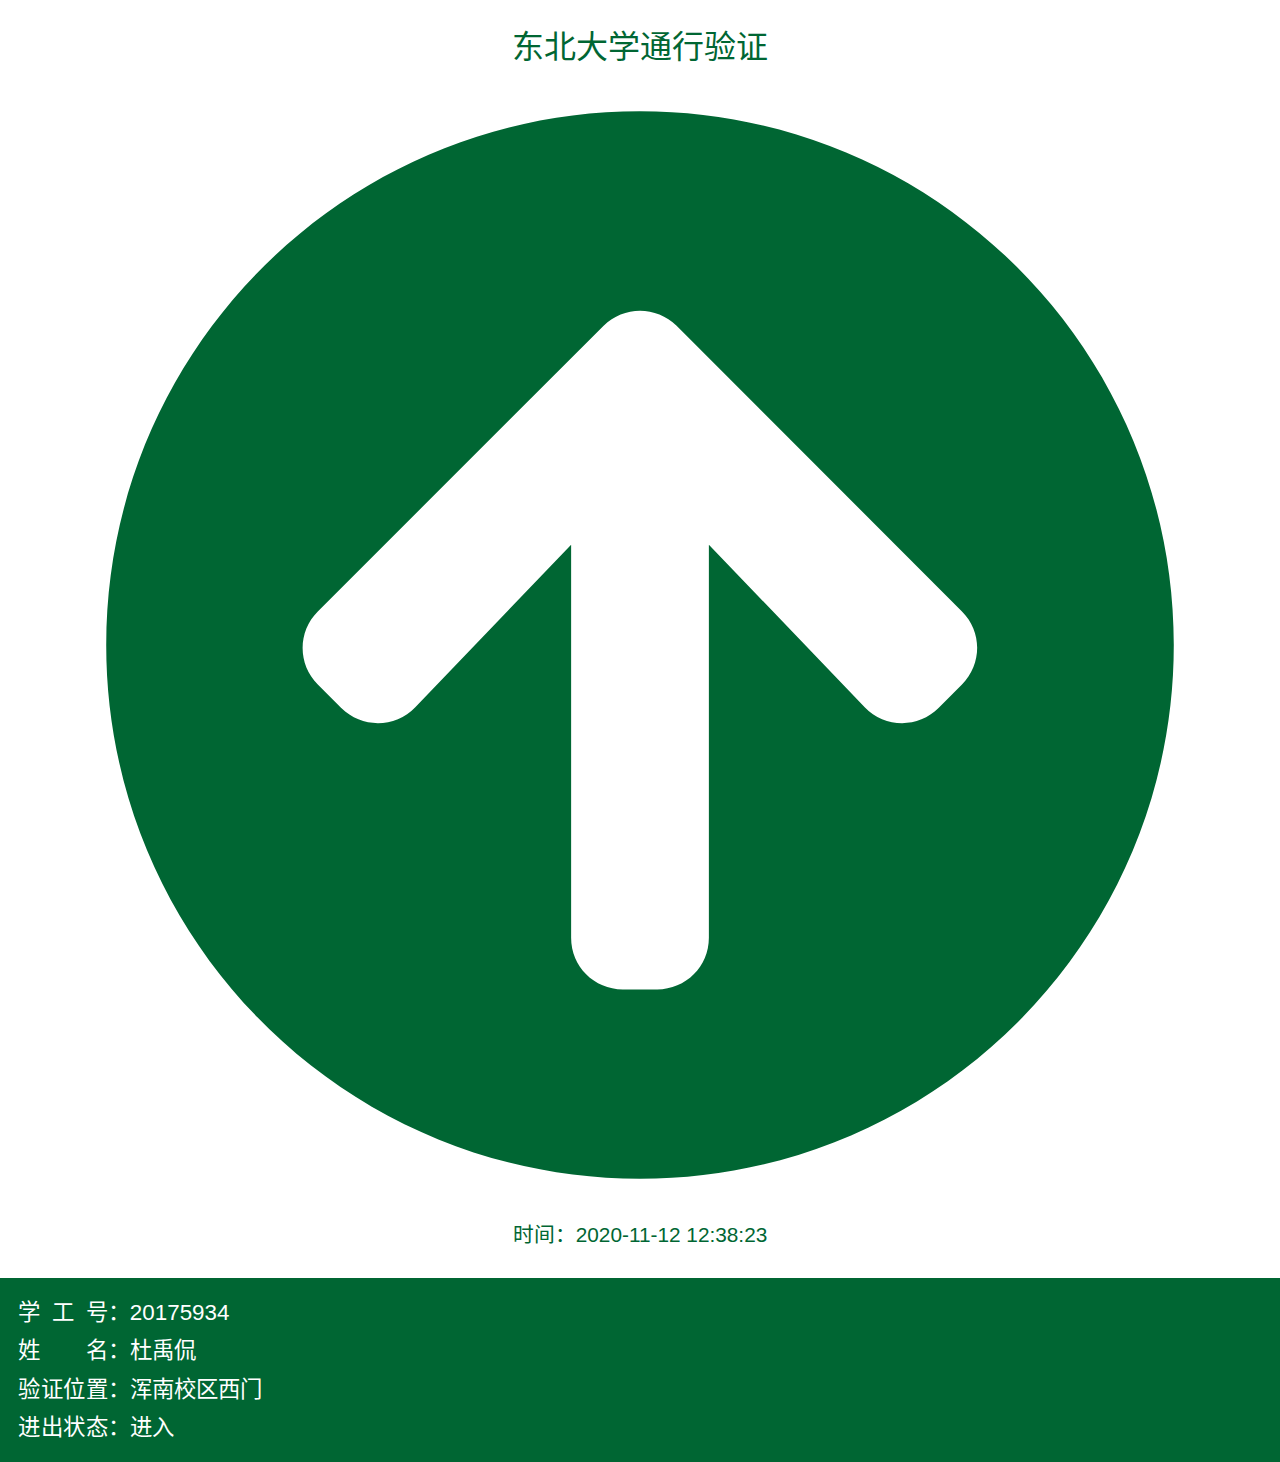
==== neupass.html @ ddfaddd4 "NEU update" ====
<!DOCTYPE html>
<!-- saved from url=(0099)https://e-report.neu.edu.cn/incoming/register2?actual_vehicle=0&entrance_id=79&timestamp=1604403415 -->
<html lang="zh-CN"><div id="translate-button" style="background-color: white; display: none;"><img src="[data-uri]"></div><head><meta http-equiv="Content-Type" content="text/html; charset=UTF-8">
    
    <meta http-equiv="X-UA-Compatible" content="IE=edge,chrome=1">
    <meta name="viewport" content="width=device-width, initial-scale=1">
    <meta name="csrf-token" content="8OZI2ckYRyLGvM7DO9gY2OSLQBNv8jVB5QujS4rV">
    <title>东北大学测温验证平台</title>
    <link href="./main.css" rel="stylesheet">
    <style>
        @-webkit-keyframes pulse {
            50% {
                -webkit-transform: scale3d(1.2, 1.2, 1.2);
                transform: scale3d(1.2, 1.2, 1.2);
            }
        }
        @keyframes  pulse {
            50% {
                -webkit-transform: scale3d(1.2, 1.2, 1.2);
                transform: scale3d(1.2, 1.2, 1.2);
            }
        }
        .list-group {
            padding: 1em;
        }
        .list-group-item {
            font-size: 1.4em;
            padding: 0.1em;
            border: 0px;
        }
    </style>
    <script>
        if(true){
        //获取系统时间
        function showTime() {
            nowtime = new Date();
            year = nowtime.getFullYear();//年
            month = nowtime.getMonth() + 1;//月
            day = nowtime.getDate();//日
            hour = nowtime.getHours();//时
            minutes = nowtime.getMinutes(); //分
            seconds = nowtime.getSeconds(); //秒
            //文字增加空格
            document.getElementById("div_timer").style = "white-space:pre;font-size: 1.3em;";
            //显示时间
            document.getElementById("div_timer").innerText = "时间：2020-" + p(month) + "-" + p(day) + " " + p(hour) + ":" + p(minutes) + ":" + p(seconds);
        }
        setInterval("showTime()", 1000);
        //月日时分秒小于10补0
        function p(s) {
            return s < 10 ? '0' + s : s;
        }
    }
    </script>

</head>
<body>

<div id="app">
    <div class="card border-0 text-center" style="color: #006633">
        <div class="card-body">
            <h2 class="card-title p-2">东北大学通行验证</h2>

            <div class="animated infinite pulse p-2">
                <object data="arrow-circle-up-solid.svg" style="width: 90%;">
                </object>
                <!-- <i class="fas fa-arrow-circle-up" style="font-size: 14em;" >
                </i> -->
            </div>

            <!-- <p class="card-text p-2" style="font-size: 1.3em;">
                时间：2020-11-03 19:38:23
            </p> -->
            <div class="card-text p-2" id="div_timer" style="white-space: pre;font-size: 1.3em;">时间：2020-11-12 12:38:23</div> 
        </div>
    </div>

    <ul class="list-group list-group-flush" style="background-color: #006633">
        <li class="list-group-item bg-transparent text-white d-flex">
            <div style="min-width: 4em; text-align-last: justify;">学工号</div>：<div>20175934</div>
        </li>
        <li class="list-group-item bg-transparent text-white d-flex">
            <div style="min-width: 4em; text-align-last: justify;">姓名</div>：<div>杜禹侃</div>
        </li>
        <li class="list-group-item bg-transparent text-white d-flex">
            <div style="min-width: 4em; text-align-last: justify;">验证位置</div>：<div>浑南校区西门</div>
        </li>
        <li class="list-group-item bg-transparent text-white d-flex">
            <div style="min-width: 4em; text-align-last: justify;">进出状态</div>：<div>进入</div>
        </li>
            </ul>
</div>


</body></html>
---- main.css ----
@charset "utf-8";
body {
	background-color: #fff;
	padding: 0;
	margin: 0;
	font-family:"Microsoft YaHei";
}
 input:-moz-placeholder, textarea:-moz-placeholder {
 color: #fff;
}
 input:-ms-input-placeholder, textarea:-ms-input-placeholder {
 color: #fff;
}
 input::-webkit-input-placeholder, textarea::-webkit-input-placeholder {
 color: #fff;
}
ol, ul, li {
	padding-left: 0em;
	list-style: none
}
h2, h3, h4, ul, li, p {
	padding: 0;
	margin: 0;
}
input {
	outline: none;
}
html {
	padding: 0;
	margin: 0;
}
html, body {
	height: 100%
}
.blue-bg{
	background:url(/blue-bg.png) no-repeat left top;
	background-size:100% auto;
}
.orange-bg{
	background:url(/orange-bg.png) no-repeat left top;
	background-size:100% auto;
}
.top-header{
	line-height:44px;
	height:44px;
	font-size:1.3rem;
	color:#fff;
	text-align:center;
	width:100%;
}
.banner{
	width:100%;
	text-align:center;
	margin:40px 0;
}
.banner img{
	width:88%;
	height:auto;

}
.content-box{
	width:90%;
	height:480px;
	border-radius:10px;
	box-shadow:0 0 8px rgba(0, 0, 0, 0.4);
	background:#fff;
	margin:0 auto;
	position:relative;
}
.top-title{
	width:90%;
	margin:0 auto;
	line-height:48px;
}
.top-title h3{
	font-size:1.3rem;
	color:#333;
	width:70%;
	float:left;
	font-weight:normal;
}
.link-btn{
	width:30%;
	float:right;
	text-align:right;
	color:#028aff;
	text-decoration:none;
	font-size:1.1rem;
}
.time{
	width:90%;
	margin:0 auto;
	margin-top: 15px;
	text-align:center;
	line-height:24px;
	font-size:0.9rem;
	color:#999;
}
.time2{
	/*width:90%;*/
	margin:5px;
	text-align:center;
	line-height:24px;
	font-size:1.3rem;
	color:black;
	/*font-weight: bold;*/
}
.qr{
	width:180px;
	height: 180px;
	/* margin:15px auto; */
	text-align: center;
	margin:0 auto;
}
.qr img{
	width:100%;
	height:auto;
}
.tip{
	width:100%;
	text-align:center;
	line-height:24px;
	font-size:1rem;
	color:#666;
}
.bottom-tip{
	width:80%;
	margin:30px auto;
}
.bottom-tip h3{
	float:left;
	font-size:1rem;
	color:#999;
	font-weight:normal;
	width:70%;
}
.orange{
	color:#f75908;
}
.hz{
	margin-top: 10px;
	margin-bottom: 10px;
	width:100%;
	text-align:center;
	line-height:24px;
	font-size:1rem;
	color:#666;
}
.bgr-blue{
	background: #028aff;
	font-size: 18px;
	border-radius: 20%;
	padding: 3px;
	color: white;
}
.bgr-oranige{
	background: #EB6E18;
	font-size: 18px;
	border-radius: 20%;
	padding: 3px;
	color: white;
}


/*!
 * animate.css -https://daneden.github.io/animate.css/
 * Version - 3.7.2
 * Licensed under the MIT license - http://opensource.org/licenses/MIT
 *
 * Copyright (c) 2019 Daniel Eden
 */@-webkit-keyframes bounce{0%,20%,53%,80%,to{-webkit-animation-timing-function:cubic-bezier(.215,.61,.355,1);animation-timing-function:cubic-bezier(.215,.61,.355,1);transform:translateZ(0)}40%,43%{-webkit-animation-timing-function:cubic-bezier(.755,.05,.855,.06);animation-timing-function:cubic-bezier(.755,.05,.855,.06);transform:translate3d(0,-30px,0)}70%{-webkit-animation-timing-function:cubic-bezier(.755,.05,.855,.06);animation-timing-function:cubic-bezier(.755,.05,.855,.06);transform:translate3d(0,-15px,0)}90%{transform:translate3d(0,-4px,0)}}@keyframes bounce{0%,20%,53%,80%,to{-webkit-animation-timing-function:cubic-bezier(.215,.61,.355,1);animation-timing-function:cubic-bezier(.215,.61,.355,1);transform:translateZ(0)}40%,43%{-webkit-animation-timing-function:cubic-bezier(.755,.05,.855,.06);animation-timing-function:cubic-bezier(.755,.05,.855,.06);transform:translate3d(0,-30px,0)}70%{-webkit-animation-timing-function:cubic-bezier(.755,.05,.855,.06);animation-timing-function:cubic-bezier(.755,.05,.855,.06);transform:translate3d(0,-15px,0)}90%{transform:translate3d(0,-4px,0)}}.bounce{-webkit-animation-name:bounce;animation-name:bounce;transform-origin:center bottom}@-webkit-keyframes flash{0%,50%,to{opacity:1}25%,75%{opacity:0}}@keyframes flash{0%,50%,to{opacity:1}25%,75%{opacity:0}}.flash{-webkit-animation-name:flash;animation-name:flash}@-webkit-keyframes pulse{0%{transform:scaleX(1)}50%{transform:scale3d(1.05,1.05,1.05)}to{transform:scaleX(1)}}@keyframes pulse{0%{transform:scaleX(1)}50%{transform:scale3d(1.05,1.05,1.05)}to{transform:scaleX(1)}}.pulse{-webkit-animation-name:pulse;animation-name:pulse}@-webkit-keyframes rubberBand{0%{transform:scaleX(1)}30%{transform:scale3d(1.25,.75,1)}40%{transform:scale3d(.75,1.25,1)}50%{transform:scale3d(1.15,.85,1)}65%{transform:scale3d(.95,1.05,1)}75%{transform:scale3d(1.05,.95,1)}to{transform:scaleX(1)}}@keyframes rubberBand{0%{transform:scaleX(1)}30%{transform:scale3d(1.25,.75,1)}40%{transform:scale3d(.75,1.25,1)}50%{transform:scale3d(1.15,.85,1)}65%{transform:scale3d(.95,1.05,1)}75%{transform:scale3d(1.05,.95,1)}to{transform:scaleX(1)}}.rubberBand{-webkit-animation-name:rubberBand;animation-name:rubberBand}@-webkit-keyframes shake{0%,to{transform:translateZ(0)}10%,30%,50%,70%,90%{transform:translate3d(-10px,0,0)}20%,40%,60%,80%{transform:translate3d(10px,0,0)}}@keyframes shake{0%,to{transform:translateZ(0)}10%,30%,50%,70%,90%{transform:translate3d(-10px,0,0)}20%,40%,60%,80%{transform:translate3d(10px,0,0)}}.shake{-webkit-animation-name:shake;animation-name:shake}@-webkit-keyframes headShake{0%{transform:translateX(0)}6.5%{transform:translateX(-6px) rotateY(-9deg)}18.5%{transform:translateX(5px) rotateY(7deg)}31.5%{transform:translateX(-3px) rotateY(-5deg)}43.5%{transform:translateX(2px) rotateY(3deg)}50%{transform:translateX(0)}}@keyframes headShake{0%{transform:translateX(0)}6.5%{transform:translateX(-6px) rotateY(-9deg)}18.5%{transform:translateX(5px) rotateY(7deg)}31.5%{transform:translateX(-3px) rotateY(-5deg)}43.5%{transform:translateX(2px) rotateY(3deg)}50%{transform:translateX(0)}}.headShake{-webkit-animation-timing-function:ease-in-out;animation-timing-function:ease-in-out;-webkit-animation-name:headShake;animation-name:headShake}@-webkit-keyframes swing{20%{transform:rotate(15deg)}40%{transform:rotate(-10deg)}60%{transform:rotate(5deg)}80%{transform:rotate(-5deg)}to{transform:rotate(0deg)}}@keyframes swing{20%{transform:rotate(15deg)}40%{transform:rotate(-10deg)}60%{transform:rotate(5deg)}80%{transform:rotate(-5deg)}to{transform:rotate(0deg)}}.swing{transform-origin:top center;-webkit-animation-name:swing;animation-name:swing}@-webkit-keyframes tada{0%{transform:scaleX(1)}10%,20%{transform:scale3d(.9,.9,.9) rotate(-3deg)}30%,50%,70%,90%{transform:scale3d(1.1,1.1,1.1) rotate(3deg)}40%,60%,80%{transform:scale3d(1.1,1.1,1.1) rotate(-3deg)}to{transform:scaleX(1)}}@keyframes tada{0%{transform:scaleX(1)}10%,20%{transform:scale3d(.9,.9,.9) rotate(-3deg)}30%,50%,70%,90%{transform:scale3d(1.1,1.1,1.1) rotate(3deg)}40%,60%,80%{transform:scale3d(1.1,1.1,1.1) rotate(-3deg)}to{transform:scaleX(1)}}.tada{-webkit-animation-name:tada;animation-name:tada}@-webkit-keyframes wobble{0%{transform:translateZ(0)}15%{transform:translate3d(-25%,0,0) rotate(-5deg)}30%{transform:translate3d(20%,0,0) rotate(3deg)}45%{transform:translate3d(-15%,0,0) rotate(-3deg)}60%{transform:translate3d(10%,0,0) rotate(2deg)}75%{transform:translate3d(-5%,0,0) rotate(-1deg)}to{transform:translateZ(0)}}@keyframes wobble{0%{transform:translateZ(0)}15%{transform:translate3d(-25%,0,0) rotate(-5deg)}30%{transform:translate3d(20%,0,0) rotate(3deg)}45%{transform:translate3d(-15%,0,0) rotate(-3deg)}60%{transform:translate3d(10%,0,0) rotate(2deg)}75%{transform:translate3d(-5%,0,0) rotate(-1deg)}to{transform:translateZ(0)}}.wobble{-webkit-animation-name:wobble;animation-name:wobble}@-webkit-keyframes jello{0%,11.1%,to{transform:translateZ(0)}22.2%{transform:skewX(-12.5deg) skewY(-12.5deg)}33.3%{transform:skewX(6.25deg) skewY(6.25deg)}44.4%{transform:skewX(-3.125deg) skewY(-3.125deg)}55.5%{transform:skewX(1.5625deg) skewY(1.5625deg)}66.6%{transform:skewX(-.78125deg) skewY(-.78125deg)}77.7%{transform:skewX(.390625deg) skewY(.390625deg)}88.8%{transform:skewX(-.1953125deg) skewY(-.1953125deg)}}@keyframes jello{0%,11.1%,to{transform:translateZ(0)}22.2%{transform:skewX(-12.5deg) skewY(-12.5deg)}33.3%{transform:skewX(6.25deg) skewY(6.25deg)}44.4%{transform:skewX(-3.125deg) skewY(-3.125deg)}55.5%{transform:skewX(1.5625deg) skewY(1.5625deg)}66.6%{transform:skewX(-.78125deg) skewY(-.78125deg)}77.7%{transform:skewX(.390625deg) skewY(.390625deg)}88.8%{transform:skewX(-.1953125deg) skewY(-.1953125deg)}}.jello{-webkit-animation-name:jello;animation-name:jello;transform-origin:center}@-webkit-keyframes heartBeat{0%{transform:scale(1)}14%{transform:scale(1.3)}28%{transform:scale(1)}42%{transform:scale(1.3)}70%{transform:scale(1)}}@keyframes heartBeat{0%{transform:scale(1)}14%{transform:scale(1.3)}28%{transform:scale(1)}42%{transform:scale(1.3)}70%{transform:scale(1)}}.heartBeat{-webkit-animation-name:heartBeat;animation-name:heartBeat;-webkit-animation-duration:1.3s;animation-duration:1.3s;-webkit-animation-timing-function:ease-in-out;animation-timing-function:ease-in-out}@-webkit-keyframes bounceIn{0%,20%,40%,60%,80%,to{-webkit-animation-timing-function:cubic-bezier(.215,.61,.355,1);animation-timing-function:cubic-bezier(.215,.61,.355,1)}0%{opacity:0;transform:scale3d(.3,.3,.3)}20%{transform:scale3d(1.1,1.1,1.1)}40%{transform:scale3d(.9,.9,.9)}60%{opacity:1;transform:scale3d(1.03,1.03,1.03)}80%{transform:scale3d(.97,.97,.97)}to{opacity:1;transform:scaleX(1)}}@keyframes bounceIn{0%,20%,40%,60%,80%,to{-webkit-animation-timing-function:cubic-bezier(.215,.61,.355,1);animation-timing-function:cubic-bezier(.215,.61,.355,1)}0%{opacity:0;transform:scale3d(.3,.3,.3)}20%{transform:scale3d(1.1,1.1,1.1)}40%{transform:scale3d(.9,.9,.9)}60%{opacity:1;transform:scale3d(1.03,1.03,1.03)}80%{transform:scale3d(.97,.97,.97)}to{opacity:1;transform:scaleX(1)}}.bounceIn{-webkit-animation-duration:.75s;animation-duration:.75s;-webkit-animation-name:bounceIn;animation-name:bounceIn}@-webkit-keyframes bounceInDown{0%,60%,75%,90%,to{-webkit-animation-timing-function:cubic-bezier(.215,.61,.355,1);animation-timing-function:cubic-bezier(.215,.61,.355,1)}0%{opacity:0;transform:translate3d(0,-3000px,0)}60%{opacity:1;transform:translate3d(0,25px,0)}75%{transform:translate3d(0,-10px,0)}90%{transform:translate3d(0,5px,0)}to{transform:translateZ(0)}}@keyframes bounceInDown{0%,60%,75%,90%,to{-webkit-animation-timing-function:cubic-bezier(.215,.61,.355,1);animation-timing-function:cubic-bezier(.215,.61,.355,1)}0%{opacity:0;transform:translate3d(0,-3000px,0)}60%{opacity:1;transform:translate3d(0,25px,0)}75%{transform:translate3d(0,-10px,0)}90%{transform:translate3d(0,5px,0)}to{transform:translateZ(0)}}.bounceInDown{-webkit-animation-name:bounceInDown;animation-name:bounceInDown}@-webkit-keyframes bounceInLeft{0%,60%,75%,90%,to{-webkit-animation-timing-function:cubic-bezier(.215,.61,.355,1);animation-timing-function:cubic-bezier(.215,.61,.355,1)}0%{opacity:0;transform:translate3d(-3000px,0,0)}60%{opacity:1;transform:translate3d(25px,0,0)}75%{transform:translate3d(-10px,0,0)}90%{transform:translate3d(5px,0,0)}to{transform:translateZ(0)}}@keyframes bounceInLeft{0%,60%,75%,90%,to{-webkit-animation-timing-function:cubic-bezier(.215,.61,.355,1);animation-timing-function:cubic-bezier(.215,.61,.355,1)}0%{opacity:0;transform:translate3d(-3000px,0,0)}60%{opacity:1;transform:translate3d(25px,0,0)}75%{transform:translate3d(-10px,0,0)}90%{transform:translate3d(5px,0,0)}to{transform:translateZ(0)}}.bounceInLeft{-webkit-animation-name:bounceInLeft;animation-name:bounceInLeft}@-webkit-keyframes bounceInRight{0%,60%,75%,90%,to{-webkit-animation-timing-function:cubic-bezier(.215,.61,.355,1);animation-timing-function:cubic-bezier(.215,.61,.355,1)}0%{opacity:0;transform:translate3d(3000px,0,0)}60%{opacity:1;transform:translate3d(-25px,0,0)}75%{transform:translate3d(10px,0,0)}90%{transform:translate3d(-5px,0,0)}to{transform:translateZ(0)}}@keyframes bounceInRight{0%,60%,75%,90%,to{-webkit-animation-timing-function:cubic-bezier(.215,.61,.355,1);animation-timing-function:cubic-bezier(.215,.61,.355,1)}0%{opacity:0;transform:translate3d(3000px,0,0)}60%{opacity:1;transform:translate3d(-25px,0,0)}75%{transform:translate3d(10px,0,0)}90%{transform:translate3d(-5px,0,0)}to{transform:translateZ(0)}}.bounceInRight{-webkit-animation-name:bounceInRight;animation-name:bounceInRight}@-webkit-keyframes bounceInUp{0%,60%,75%,90%,to{-webkit-animation-timing-function:cubic-bezier(.215,.61,.355,1);animation-timing-function:cubic-bezier(.215,.61,.355,1)}0%{opacity:0;transform:translate3d(0,3000px,0)}60%{opacity:1;transform:translate3d(0,-20px,0)}75%{transform:translate3d(0,10px,0)}90%{transform:translate3d(0,-5px,0)}to{transform:translateZ(0)}}@keyframes bounceInUp{0%,60%,75%,90%,to{-webkit-animation-timing-function:cubic-bezier(.215,.61,.355,1);animation-timing-function:cubic-bezier(.215,.61,.355,1)}0%{opacity:0;transform:translate3d(0,3000px,0)}60%{opacity:1;transform:translate3d(0,-20px,0)}75%{transform:translate3d(0,10px,0)}90%{transform:translate3d(0,-5px,0)}to{transform:translateZ(0)}}.bounceInUp{-webkit-animation-name:bounceInUp;animation-name:bounceInUp}@-webkit-keyframes bounceOut{20%{transform:scale3d(.9,.9,.9)}50%,55%{opacity:1;transform:scale3d(1.1,1.1,1.1)}to{opacity:0;transform:scale3d(.3,.3,.3)}}@keyframes bounceOut{20%{transform:scale3d(.9,.9,.9)}50%,55%{opacity:1;transform:scale3d(1.1,1.1,1.1)}to{opacity:0;transform:scale3d(.3,.3,.3)}}.bounceOut{-webkit-animation-duration:.75s;animation-duration:.75s;-webkit-animation-name:bounceOut;animation-name:bounceOut}@-webkit-keyframes bounceOutDown{20%{transform:translate3d(0,10px,0)}40%,45%{opacity:1;transform:translate3d(0,-20px,0)}to{opacity:0;transform:translate3d(0,2000px,0)}}@keyframes bounceOutDown{20%{transform:translate3d(0,10px,0)}40%,45%{opacity:1;transform:translate3d(0,-20px,0)}to{opacity:0;transform:translate3d(0,2000px,0)}}.bounceOutDown{-webkit-animation-name:bounceOutDown;animation-name:bounceOutDown}@-webkit-keyframes bounceOutLeft{20%{opacity:1;transform:translate3d(20px,0,0)}to{opacity:0;transform:translate3d(-2000px,0,0)}}@keyframes bounceOutLeft{20%{opacity:1;transform:translate3d(20px,0,0)}to{opacity:0;transform:translate3d(-2000px,0,0)}}.bounceOutLeft{-webkit-animation-name:bounceOutLeft;animation-name:bounceOutLeft}@-webkit-keyframes bounceOutRight{20%{opacity:1;transform:translate3d(-20px,0,0)}to{opacity:0;transform:translate3d(2000px,0,0)}}@keyframes bounceOutRight{20%{opacity:1;transform:translate3d(-20px,0,0)}to{opacity:0;transform:translate3d(2000px,0,0)}}.bounceOutRight{-webkit-animation-name:bounceOutRight;animation-name:bounceOutRight}@-webkit-keyframes bounceOutUp{20%{transform:translate3d(0,-10px,0)}40%,45%{opacity:1;transform:translate3d(0,20px,0)}to{opacity:0;transform:translate3d(0,-2000px,0)}}@keyframes bounceOutUp{20%{transform:translate3d(0,-10px,0)}40%,45%{opacity:1;transform:translate3d(0,20px,0)}to{opacity:0;transform:translate3d(0,-2000px,0)}}.bounceOutUp{-webkit-animation-name:bounceOutUp;animation-name:bounceOutUp}@-webkit-keyframes fadeIn{0%{opacity:0}to{opacity:1}}@keyframes fadeIn{0%{opacity:0}to{opacity:1}}.fadeIn{-webkit-animation-name:fadeIn;animation-name:fadeIn}@-webkit-keyframes fadeInDown{0%{opacity:0;transform:translate3d(0,-100%,0)}to{opacity:1;transform:translateZ(0)}}@keyframes fadeInDown{0%{opacity:0;transform:translate3d(0,-100%,0)}to{opacity:1;transform:translateZ(0)}}.fadeInDown{-webkit-animation-name:fadeInDown;animation-name:fadeInDown}@-webkit-keyframes fadeInDownBig{0%{opacity:0;transform:translate3d(0,-2000px,0)}to{opacity:1;transform:translateZ(0)}}@keyframes fadeInDownBig{0%{opacity:0;transform:translate3d(0,-2000px,0)}to{opacity:1;transform:translateZ(0)}}.fadeInDownBig{-webkit-animation-name:fadeInDownBig;animation-name:fadeInDownBig}@-webkit-keyframes fadeInLeft{0%{opacity:0;transform:translate3d(-100%,0,0)}to{opacity:1;transform:translateZ(0)}}@keyframes fadeInLeft{0%{opacity:0;transform:translate3d(-100%,0,0)}to{opacity:1;transform:translateZ(0)}}.fadeInLeft{-webkit-animation-name:fadeInLeft;animation-name:fadeInLeft}@-webkit-keyframes fadeInLeftBig{0%{opacity:0;transform:translate3d(-2000px,0,0)}to{opacity:1;transform:translateZ(0)}}@keyframes fadeInLeftBig{0%{opacity:0;transform:translate3d(-2000px,0,0)}to{opacity:1;transform:translateZ(0)}}.fadeInLeftBig{-webkit-animation-name:fadeInLeftBig;animation-name:fadeInLeftBig}@-webkit-keyframes fadeInRight{0%{opacity:0;transform:translate3d(100%,0,0)}to{opacity:1;transform:translateZ(0)}}@keyframes fadeInRight{0%{opacity:0;transform:translate3d(100%,0,0)}to{opacity:1;transform:translateZ(0)}}.fadeInRight{-webkit-animation-name:fadeInRight;animation-name:fadeInRight}@-webkit-keyframes fadeInRightBig{0%{opacity:0;transform:translate3d(2000px,0,0)}to{opacity:1;transform:translateZ(0)}}@keyframes fadeInRightBig{0%{opacity:0;transform:translate3d(2000px,0,0)}to{opacity:1;transform:translateZ(0)}}.fadeInRightBig{-webkit-animation-name:fadeInRightBig;animation-name:fadeInRightBig}@-webkit-keyframes fadeInUp{0%{opacity:0;transform:translate3d(0,100%,0)}to{opacity:1;transform:translateZ(0)}}@keyframes fadeInUp{0%{opacity:0;transform:translate3d(0,100%,0)}to{opacity:1;transform:translateZ(0)}}.fadeInUp{-webkit-animation-name:fadeInUp;animation-name:fadeInUp}@-webkit-keyframes fadeInUpBig{0%{opacity:0;transform:translate3d(0,2000px,0)}to{opacity:1;transform:translateZ(0)}}@keyframes fadeInUpBig{0%{opacity:0;transform:translate3d(0,2000px,0)}to{opacity:1;transform:translateZ(0)}}.fadeInUpBig{-webkit-animation-name:fadeInUpBig;animation-name:fadeInUpBig}@-webkit-keyframes fadeOut{0%{opacity:1}to{opacity:0}}@keyframes fadeOut{0%{opacity:1}to{opacity:0}}.fadeOut{-webkit-animation-name:fadeOut;animation-name:fadeOut}@-webkit-keyframes fadeOutDown{0%{opacity:1}to{opacity:0;transform:translate3d(0,100%,0)}}@keyframes fadeOutDown{0%{opacity:1}to{opacity:0;transform:translate3d(0,100%,0)}}.fadeOutDown{-webkit-animation-name:fadeOutDown;animation-name:fadeOutDown}@-webkit-keyframes fadeOutDownBig{0%{opacity:1}to{opacity:0;transform:translate3d(0,2000px,0)}}@keyframes fadeOutDownBig{0%{opacity:1}to{opacity:0;transform:translate3d(0,2000px,0)}}.fadeOutDownBig{-webkit-animation-name:fadeOutDownBig;animation-name:fadeOutDownBig}@-webkit-keyframes fadeOutLeft{0%{opacity:1}to{opacity:0;transform:translate3d(-100%,0,0)}}@keyframes fadeOutLeft{0%{opacity:1}to{opacity:0;transform:translate3d(-100%,0,0)}}.fadeOutLeft{-webkit-animation-name:fadeOutLeft;animation-name:fadeOutLeft}@-webkit-keyframes fadeOutLeftBig{0%{opacity:1}to{opacity:0;transform:translate3d(-2000px,0,0)}}@keyframes fadeOutLeftBig{0%{opacity:1}to{opacity:0;transform:translate3d(-2000px,0,0)}}.fadeOutLeftBig{-webkit-animation-name:fadeOutLeftBig;animation-name:fadeOutLeftBig}@-webkit-keyframes fadeOutRight{0%{opacity:1}to{opacity:0;transform:translate3d(100%,0,0)}}@keyframes fadeOutRight{0%{opacity:1}to{opacity:0;transform:translate3d(100%,0,0)}}.fadeOutRight{-webkit-animation-name:fadeOutRight;animation-name:fadeOutRight}@-webkit-keyframes fadeOutRightBig{0%{opacity:1}to{opacity:0;transform:translate3d(2000px,0,0)}}@keyframes fadeOutRightBig{0%{opacity:1}to{opacity:0;transform:translate3d(2000px,0,0)}}.fadeOutRightBig{-webkit-animation-name:fadeOutRightBig;animation-name:fadeOutRightBig}@-webkit-keyframes fadeOutUp{0%{opacity:1}to{opacity:0;transform:translate3d(0,-100%,0)}}@keyframes fadeOutUp{0%{opacity:1}to{opacity:0;transform:translate3d(0,-100%,0)}}.fadeOutUp{-webkit-animation-name:fadeOutUp;animation-name:fadeOutUp}@-webkit-keyframes fadeOutUpBig{0%{opacity:1}to{opacity:0;transform:translate3d(0,-2000px,0)}}@keyframes fadeOutUpBig{0%{opacity:1}to{opacity:0;transform:translate3d(0,-2000px,0)}}.fadeOutUpBig{-webkit-animation-name:fadeOutUpBig;animation-name:fadeOutUpBig}@-webkit-keyframes flip{0%{transform:perspective(400px) scaleX(1) translateZ(0) rotateY(-1turn);-webkit-animation-timing-function:ease-out;animation-timing-function:ease-out}40%{transform:perspective(400px) scaleX(1) translateZ(150px) rotateY(-190deg);-webkit-animation-timing-function:ease-out;animation-timing-function:ease-out}50%{transform:perspective(400px) scaleX(1) translateZ(150px) rotateY(-170deg);-webkit-animation-timing-function:ease-in;animation-timing-function:ease-in}80%{transform:perspective(400px) scale3d(.95,.95,.95) translateZ(0) rotateY(0deg);-webkit-animation-timing-function:ease-in;animation-timing-function:ease-in}to{transform:perspective(400px) scaleX(1) translateZ(0) rotateY(0deg);-webkit-animation-timing-function:ease-in;animation-timing-function:ease-in}}@keyframes flip{0%{transform:perspective(400px) scaleX(1) translateZ(0) rotateY(-1turn);-webkit-animation-timing-function:ease-out;animation-timing-function:ease-out}40%{transform:perspective(400px) scaleX(1) translateZ(150px) rotateY(-190deg);-webkit-animation-timing-function:ease-out;animation-timing-function:ease-out}50%{transform:perspective(400px) scaleX(1) translateZ(150px) rotateY(-170deg);-webkit-animation-timing-function:ease-in;animation-timing-function:ease-in}80%{transform:perspective(400px) scale3d(.95,.95,.95) translateZ(0) rotateY(0deg);-webkit-animation-timing-function:ease-in;animation-timing-function:ease-in}to{transform:perspective(400px) scaleX(1) translateZ(0) rotateY(0deg);-webkit-animation-timing-function:ease-in;animation-timing-function:ease-in}}.animated.flip{-webkit-backface-visibility:visible;backface-visibility:visible;-webkit-animation-name:flip;animation-name:flip}@-webkit-keyframes flipInX{0%{transform:perspective(400px) rotateX(90deg);-webkit-animation-timing-function:ease-in;animation-timing-function:ease-in;opacity:0}40%{transform:perspective(400px) rotateX(-20deg);-webkit-animation-timing-function:ease-in;animation-timing-function:ease-in}60%{transform:perspective(400px) rotateX(10deg);opacity:1}80%{transform:perspective(400px) rotateX(-5deg)}to{transform:perspective(400px)}}@keyframes flipInX{0%{transform:perspective(400px) rotateX(90deg);-webkit-animation-timing-function:ease-in;animation-timing-function:ease-in;opacity:0}40%{transform:perspective(400px) rotateX(-20deg);-webkit-animation-timing-function:ease-in;animation-timing-function:ease-in}60%{transform:perspective(400px) rotateX(10deg);opacity:1}80%{transform:perspective(400px) rotateX(-5deg)}to{transform:perspective(400px)}}.flipInX{-webkit-backface-visibility:visible!important;backface-visibility:visible!important;-webkit-animation-name:flipInX;animation-name:flipInX}@-webkit-keyframes flipInY{0%{transform:perspective(400px) rotateY(90deg);-webkit-animation-timing-function:ease-in;animation-timing-function:ease-in;opacity:0}40%{transform:perspective(400px) rotateY(-20deg);-webkit-animation-timing-function:ease-in;animation-timing-function:ease-in}60%{transform:perspective(400px) rotateY(10deg);opacity:1}80%{transform:perspective(400px) rotateY(-5deg)}to{transform:perspective(400px)}}@keyframes flipInY{0%{transform:perspective(400px) rotateY(90deg);-webkit-animation-timing-function:ease-in;animation-timing-function:ease-in;opacity:0}40%{transform:perspective(400px) rotateY(-20deg);-webkit-animation-timing-function:ease-in;animation-timing-function:ease-in}60%{transform:perspective(400px) rotateY(10deg);opacity:1}80%{transform:perspective(400px) rotateY(-5deg)}to{transform:perspective(400px)}}.flipInY{-webkit-backface-visibility:visible!important;backface-visibility:visible!important;-webkit-animation-name:flipInY;animation-name:flipInY}@-webkit-keyframes flipOutX{0%{transform:perspective(400px)}30%{transform:perspective(400px) rotateX(-20deg);opacity:1}to{transform:perspective(400px) rotateX(90deg);opacity:0}}@keyframes flipOutX{0%{transform:perspective(400px)}30%{transform:perspective(400px) rotateX(-20deg);opacity:1}to{transform:perspective(400px) rotateX(90deg);opacity:0}}.flipOutX{-webkit-animation-duration:.75s;animation-duration:.75s;-webkit-animation-name:flipOutX;animation-name:flipOutX;-webkit-backface-visibility:visible!important;backface-visibility:visible!important}@-webkit-keyframes flipOutY{0%{transform:perspective(400px)}30%{transform:perspective(400px) rotateY(-15deg);opacity:1}to{transform:perspective(400px) rotateY(90deg);opacity:0}}@keyframes flipOutY{0%{transform:perspective(400px)}30%{transform:perspective(400px) rotateY(-15deg);opacity:1}to{transform:perspective(400px) rotateY(90deg);opacity:0}}.flipOutY{-webkit-animation-duration:.75s;animation-duration:.75s;-webkit-backface-visibility:visible!important;backface-visibility:visible!important;-webkit-animation-name:flipOutY;animation-name:flipOutY}@-webkit-keyframes lightSpeedIn{0%{transform:translate3d(100%,0,0) skewX(-30deg);opacity:0}60%{transform:skewX(20deg);opacity:1}80%{transform:skewX(-5deg)}to{transform:translateZ(0)}}@keyframes lightSpeedIn{0%{transform:translate3d(100%,0,0) skewX(-30deg);opacity:0}60%{transform:skewX(20deg);opacity:1}80%{transform:skewX(-5deg)}to{transform:translateZ(0)}}.lightSpeedIn{-webkit-animation-name:lightSpeedIn;animation-name:lightSpeedIn;-webkit-animation-timing-function:ease-out;animation-timing-function:ease-out}@-webkit-keyframes lightSpeedOut{0%{opacity:1}to{transform:translate3d(100%,0,0) skewX(30deg);opacity:0}}@keyframes lightSpeedOut{0%{opacity:1}to{transform:translate3d(100%,0,0) skewX(30deg);opacity:0}}.lightSpeedOut{-webkit-animation-name:lightSpeedOut;animation-name:lightSpeedOut;-webkit-animation-timing-function:ease-in;animation-timing-function:ease-in}@-webkit-keyframes rotateIn{0%{transform-origin:center;transform:rotate(-200deg);opacity:0}to{transform-origin:center;transform:translateZ(0);opacity:1}}@keyframes rotateIn{0%{transform-origin:center;transform:rotate(-200deg);opacity:0}to{transform-origin:center;transform:translateZ(0);opacity:1}}.rotateIn{-webkit-animation-name:rotateIn;animation-name:rotateIn}@-webkit-keyframes rotateInDownLeft{0%{transform-origin:left bottom;transform:rotate(-45deg);opacity:0}to{transform-origin:left bottom;transform:translateZ(0);opacity:1}}@keyframes rotateInDownLeft{0%{transform-origin:left bottom;transform:rotate(-45deg);opacity:0}to{transform-origin:left bottom;transform:translateZ(0);opacity:1}}.rotateInDownLeft{-webkit-animation-name:rotateInDownLeft;animation-name:rotateInDownLeft}@-webkit-keyframes rotateInDownRight{0%{transform-origin:right bottom;transform:rotate(45deg);opacity:0}to{transform-origin:right bottom;transform:translateZ(0);opacity:1}}@keyframes rotateInDownRight{0%{transform-origin:right bottom;transform:rotate(45deg);opacity:0}to{transform-origin:right bottom;transform:translateZ(0);opacity:1}}.rotateInDownRight{-webkit-animation-name:rotateInDownRight;animation-name:rotateInDownRight}@-webkit-keyframes rotateInUpLeft{0%{transform-origin:left bottom;transform:rotate(45deg);opacity:0}to{transform-origin:left bottom;transform:translateZ(0);opacity:1}}@keyframes rotateInUpLeft{0%{transform-origin:left bottom;transform:rotate(45deg);opacity:0}to{transform-origin:left bottom;transform:translateZ(0);opacity:1}}.rotateInUpLeft{-webkit-animation-name:rotateInUpLeft;animation-name:rotateInUpLeft}@-webkit-keyframes rotateInUpRight{0%{transform-origin:right bottom;transform:rotate(-90deg);opacity:0}to{transform-origin:right bottom;transform:translateZ(0);opacity:1}}@keyframes rotateInUpRight{0%{transform-origin:right bottom;transform:rotate(-90deg);opacity:0}to{transform-origin:right bottom;transform:translateZ(0);opacity:1}}.rotateInUpRight{-webkit-animation-name:rotateInUpRight;animation-name:rotateInUpRight}@-webkit-keyframes rotateOut{0%{transform-origin:center;opacity:1}to{transform-origin:center;transform:rotate(200deg);opacity:0}}@keyframes rotateOut{0%{transform-origin:center;opacity:1}to{transform-origin:center;transform:rotate(200deg);opacity:0}}.rotateOut{-webkit-animation-name:rotateOut;animation-name:rotateOut}@-webkit-keyframes rotateOutDownLeft{0%{transform-origin:left bottom;opacity:1}to{transform-origin:left bottom;transform:rotate(45deg);opacity:0}}@keyframes rotateOutDownLeft{0%{transform-origin:left bottom;opacity:1}to{transform-origin:left bottom;transform:rotate(45deg);opacity:0}}.rotateOutDownLeft{-webkit-animation-name:rotateOutDownLeft;animation-name:rotateOutDownLeft}@-webkit-keyframes rotateOutDownRight{0%{transform-origin:right bottom;opacity:1}to{transform-origin:right bottom;transform:rotate(-45deg);opacity:0}}@keyframes rotateOutDownRight{0%{transform-origin:right bottom;opacity:1}to{transform-origin:right bottom;transform:rotate(-45deg);opacity:0}}.rotateOutDownRight{-webkit-animation-name:rotateOutDownRight;animation-name:rotateOutDownRight}@-webkit-keyframes rotateOutUpLeft{0%{transform-origin:left bottom;opacity:1}to{transform-origin:left bottom;transform:rotate(-45deg);opacity:0}}@keyframes rotateOutUpLeft{0%{transform-origin:left bottom;opacity:1}to{transform-origin:left bottom;transform:rotate(-45deg);opacity:0}}.rotateOutUpLeft{-webkit-animation-name:rotateOutUpLeft;animation-name:rotateOutUpLeft}@-webkit-keyframes rotateOutUpRight{0%{transform-origin:right bottom;opacity:1}to{transform-origin:right bottom;transform:rotate(90deg);opacity:0}}@keyframes rotateOutUpRight{0%{transform-origin:right bottom;opacity:1}to{transform-origin:right bottom;transform:rotate(90deg);opacity:0}}.rotateOutUpRight{-webkit-animation-name:rotateOutUpRight;animation-name:rotateOutUpRight}@-webkit-keyframes hinge{0%{transform-origin:top left;-webkit-animation-timing-function:ease-in-out;animation-timing-function:ease-in-out}20%,60%{transform:rotate(80deg);transform-origin:top left;-webkit-animation-timing-function:ease-in-out;animation-timing-function:ease-in-out}40%,80%{transform:rotate(60deg);transform-origin:top left;-webkit-animation-timing-function:ease-in-out;animation-timing-function:ease-in-out;opacity:1}to{transform:translate3d(0,700px,0);opacity:0}}@keyframes hinge{0%{transform-origin:top left;-webkit-animation-timing-function:ease-in-out;animation-timing-function:ease-in-out}20%,60%{transform:rotate(80deg);transform-origin:top left;-webkit-animation-timing-function:ease-in-out;animation-timing-function:ease-in-out}40%,80%{transform:rotate(60deg);transform-origin:top left;-webkit-animation-timing-function:ease-in-out;animation-timing-function:ease-in-out;opacity:1}to{transform:translate3d(0,700px,0);opacity:0}}.hinge{-webkit-animation-duration:2s;animation-duration:2s;-webkit-animation-name:hinge;animation-name:hinge}@-webkit-keyframes jackInTheBox{0%{opacity:0;transform:scale(.1) rotate(30deg);transform-origin:center bottom}50%{transform:rotate(-10deg)}70%{transform:rotate(3deg)}to{opacity:1;transform:scale(1)}}@keyframes jackInTheBox{0%{opacity:0;transform:scale(.1) rotate(30deg);transform-origin:center bottom}50%{transform:rotate(-10deg)}70%{transform:rotate(3deg)}to{opacity:1;transform:scale(1)}}.jackInTheBox{-webkit-animation-name:jackInTheBox;animation-name:jackInTheBox}@-webkit-keyframes rollIn{0%{opacity:0;transform:translate3d(-100%,0,0) rotate(-120deg)}to{opacity:1;transform:translateZ(0)}}@keyframes rollIn{0%{opacity:0;transform:translate3d(-100%,0,0) rotate(-120deg)}to{opacity:1;transform:translateZ(0)}}.rollIn{-webkit-animation-name:rollIn;animation-name:rollIn}@-webkit-keyframes rollOut{0%{opacity:1}to{opacity:0;transform:translate3d(100%,0,0) rotate(120deg)}}@keyframes rollOut{0%{opacity:1}to{opacity:0;transform:translate3d(100%,0,0) rotate(120deg)}}.rollOut{-webkit-animation-name:rollOut;animation-name:rollOut}@-webkit-keyframes zoomIn{0%{opacity:0;transform:scale3d(.3,.3,.3)}50%{opacity:1}}@keyframes zoomIn{0%{opacity:0;transform:scale3d(.3,.3,.3)}50%{opacity:1}}.zoomIn{-webkit-animation-name:zoomIn;animation-name:zoomIn}@-webkit-keyframes zoomInDown{0%{opacity:0;transform:scale3d(.1,.1,.1) translate3d(0,-1000px,0);-webkit-animation-timing-function:cubic-bezier(.55,.055,.675,.19);animation-timing-function:cubic-bezier(.55,.055,.675,.19)}60%{opacity:1;transform:scale3d(.475,.475,.475) translate3d(0,60px,0);-webkit-animation-timing-function:cubic-bezier(.175,.885,.32,1);animation-timing-function:cubic-bezier(.175,.885,.32,1)}}@keyframes zoomInDown{0%{opacity:0;transform:scale3d(.1,.1,.1) translate3d(0,-1000px,0);-webkit-animation-timing-function:cubic-bezier(.55,.055,.675,.19);animation-timing-function:cubic-bezier(.55,.055,.675,.19)}60%{opacity:1;transform:scale3d(.475,.475,.475) translate3d(0,60px,0);-webkit-animation-timing-function:cubic-bezier(.175,.885,.32,1);animation-timing-function:cubic-bezier(.175,.885,.32,1)}}.zoomInDown{-webkit-animation-name:zoomInDown;animation-name:zoomInDown}@-webkit-keyframes zoomInLeft{0%{opacity:0;transform:scale3d(.1,.1,.1) translate3d(-1000px,0,0);-webkit-animation-timing-function:cubic-bezier(.55,.055,.675,.19);animation-timing-function:cubic-bezier(.55,.055,.675,.19)}60%{opacity:1;transform:scale3d(.475,.475,.475) translate3d(10px,0,0);-webkit-animation-timing-function:cubic-bezier(.175,.885,.32,1);animation-timing-function:cubic-bezier(.175,.885,.32,1)}}@keyframes zoomInLeft{0%{opacity:0;transform:scale3d(.1,.1,.1) translate3d(-1000px,0,0);-webkit-animation-timing-function:cubic-bezier(.55,.055,.675,.19);animation-timing-function:cubic-bezier(.55,.055,.675,.19)}60%{opacity:1;transform:scale3d(.475,.475,.475) translate3d(10px,0,0);-webkit-animation-timing-function:cubic-bezier(.175,.885,.32,1);animation-timing-function:cubic-bezier(.175,.885,.32,1)}}.zoomInLeft{-webkit-animation-name:zoomInLeft;animation-name:zoomInLeft}@-webkit-keyframes zoomInRight{0%{opacity:0;transform:scale3d(.1,.1,.1) translate3d(1000px,0,0);-webkit-animation-timing-function:cubic-bezier(.55,.055,.675,.19);animation-timing-function:cubic-bezier(.55,.055,.675,.19)}60%{opacity:1;transform:scale3d(.475,.475,.475) translate3d(-10px,0,0);-webkit-animation-timing-function:cubic-bezier(.175,.885,.32,1);animation-timing-function:cubic-bezier(.175,.885,.32,1)}}@keyframes zoomInRight{0%{opacity:0;transform:scale3d(.1,.1,.1) translate3d(1000px,0,0);-webkit-animation-timing-function:cubic-bezier(.55,.055,.675,.19);animation-timing-function:cubic-bezier(.55,.055,.675,.19)}60%{opacity:1;transform:scale3d(.475,.475,.475) translate3d(-10px,0,0);-webkit-animation-timing-function:cubic-bezier(.175,.885,.32,1);animation-timing-function:cubic-bezier(.175,.885,.32,1)}}.zoomInRight{-webkit-animation-name:zoomInRight;animation-name:zoomInRight}@-webkit-keyframes zoomInUp{0%{opacity:0;transform:scale3d(.1,.1,.1) translate3d(0,1000px,0);-webkit-animation-timing-function:cubic-bezier(.55,.055,.675,.19);animation-timing-function:cubic-bezier(.55,.055,.675,.19)}60%{opacity:1;transform:scale3d(.475,.475,.475) translate3d(0,-60px,0);-webkit-animation-timing-function:cubic-bezier(.175,.885,.32,1);animation-timing-function:cubic-bezier(.175,.885,.32,1)}}@keyframes zoomInUp{0%{opacity:0;transform:scale3d(.1,.1,.1) translate3d(0,1000px,0);-webkit-animation-timing-function:cubic-bezier(.55,.055,.675,.19);animation-timing-function:cubic-bezier(.55,.055,.675,.19)}60%{opacity:1;transform:scale3d(.475,.475,.475) translate3d(0,-60px,0);-webkit-animation-timing-function:cubic-bezier(.175,.885,.32,1);animation-timing-function:cubic-bezier(.175,.885,.32,1)}}.zoomInUp{-webkit-animation-name:zoomInUp;animation-name:zoomInUp}@-webkit-keyframes zoomOut{0%{opacity:1}50%{opacity:0;transform:scale3d(.3,.3,.3)}to{opacity:0}}@keyframes zoomOut{0%{opacity:1}50%{opacity:0;transform:scale3d(.3,.3,.3)}to{opacity:0}}.zoomOut{-webkit-animation-name:zoomOut;animation-name:zoomOut}@-webkit-keyframes zoomOutDown{40%{opacity:1;transform:scale3d(.475,.475,.475) translate3d(0,-60px,0);-webkit-animation-timing-function:cubic-bezier(.55,.055,.675,.19);animation-timing-function:cubic-bezier(.55,.055,.675,.19)}to{opacity:0;transform:scale3d(.1,.1,.1) translate3d(0,2000px,0);transform-origin:center bottom;-webkit-animation-timing-function:cubic-bezier(.175,.885,.32,1);animation-timing-function:cubic-bezier(.175,.885,.32,1)}}@keyframes zoomOutDown{40%{opacity:1;transform:scale3d(.475,.475,.475) translate3d(0,-60px,0);-webkit-animation-timing-function:cubic-bezier(.55,.055,.675,.19);animation-timing-function:cubic-bezier(.55,.055,.675,.19)}to{opacity:0;transform:scale3d(.1,.1,.1) translate3d(0,2000px,0);transform-origin:center bottom;-webkit-animation-timing-function:cubic-bezier(.175,.885,.32,1);animation-timing-function:cubic-bezier(.175,.885,.32,1)}}.zoomOutDown{-webkit-animation-name:zoomOutDown;animation-name:zoomOutDown}@-webkit-keyframes zoomOutLeft{40%{opacity:1;transform:scale3d(.475,.475,.475) translate3d(42px,0,0)}to{opacity:0;transform:scale(.1) translate3d(-2000px,0,0);transform-origin:left center}}@keyframes zoomOutLeft{40%{opacity:1;transform:scale3d(.475,.475,.475) translate3d(42px,0,0)}to{opacity:0;transform:scale(.1) translate3d(-2000px,0,0);transform-origin:left center}}.zoomOutLeft{-webkit-animation-name:zoomOutLeft;animation-name:zoomOutLeft}@-webkit-keyframes zoomOutRight{40%{opacity:1;transform:scale3d(.475,.475,.475) translate3d(-42px,0,0)}to{opacity:0;transform:scale(.1) translate3d(2000px,0,0);transform-origin:right center}}@keyframes zoomOutRight{40%{opacity:1;transform:scale3d(.475,.475,.475) translate3d(-42px,0,0)}to{opacity:0;transform:scale(.1) translate3d(2000px,0,0);transform-origin:right center}}.zoomOutRight{-webkit-animation-name:zoomOutRight;animation-name:zoomOutRight}@-webkit-keyframes zoomOutUp{40%{opacity:1;transform:scale3d(.475,.475,.475) translate3d(0,60px,0);-webkit-animation-timing-function:cubic-bezier(.55,.055,.675,.19);animation-timing-function:cubic-bezier(.55,.055,.675,.19)}to{opacity:0;transform:scale3d(.1,.1,.1) translate3d(0,-2000px,0);transform-origin:center bottom;-webkit-animation-timing-function:cubic-bezier(.175,.885,.32,1);animation-timing-function:cubic-bezier(.175,.885,.32,1)}}@keyframes zoomOutUp{40%{opacity:1;transform:scale3d(.475,.475,.475) translate3d(0,60px,0);-webkit-animation-timing-function:cubic-bezier(.55,.055,.675,.19);animation-timing-function:cubic-bezier(.55,.055,.675,.19)}to{opacity:0;transform:scale3d(.1,.1,.1) translate3d(0,-2000px,0);transform-origin:center bottom;-webkit-animation-timing-function:cubic-bezier(.175,.885,.32,1);animation-timing-function:cubic-bezier(.175,.885,.32,1)}}.zoomOutUp{-webkit-animation-name:zoomOutUp;animation-name:zoomOutUp}@-webkit-keyframes slideInDown{0%{transform:translate3d(0,-100%,0);visibility:visible}to{transform:translateZ(0)}}@keyframes slideInDown{0%{transform:translate3d(0,-100%,0);visibility:visible}to{transform:translateZ(0)}}.slideInDown{-webkit-animation-name:slideInDown;animation-name:slideInDown}@-webkit-keyframes slideInLeft{0%{transform:translate3d(-100%,0,0);visibility:visible}to{transform:translateZ(0)}}@keyframes slideInLeft{0%{transform:translate3d(-100%,0,0);visibility:visible}to{transform:translateZ(0)}}.slideInLeft{-webkit-animation-name:slideInLeft;animation-name:slideInLeft}@-webkit-keyframes slideInRight{0%{transform:translate3d(100%,0,0);visibility:visible}to{transform:translateZ(0)}}@keyframes slideInRight{0%{transform:translate3d(100%,0,0);visibility:visible}to{transform:translateZ(0)}}.slideInRight{-webkit-animation-name:slideInRight;animation-name:slideInRight}@-webkit-keyframes slideInUp{0%{transform:translate3d(0,100%,0);visibility:visible}to{transform:translateZ(0)}}@keyframes slideInUp{0%{transform:translate3d(0,100%,0);visibility:visible}to{transform:translateZ(0)}}.slideInUp{-webkit-animation-name:slideInUp;animation-name:slideInUp}@-webkit-keyframes slideOutDown{0%{transform:translateZ(0)}to{visibility:hidden;transform:translate3d(0,100%,0)}}@keyframes slideOutDown{0%{transform:translateZ(0)}to{visibility:hidden;transform:translate3d(0,100%,0)}}.slideOutDown{-webkit-animation-name:slideOutDown;animation-name:slideOutDown}@-webkit-keyframes slideOutLeft{0%{transform:translateZ(0)}to{visibility:hidden;transform:translate3d(-100%,0,0)}}@keyframes slideOutLeft{0%{transform:translateZ(0)}to{visibility:hidden;transform:translate3d(-100%,0,0)}}.slideOutLeft{-webkit-animation-name:slideOutLeft;animation-name:slideOutLeft}@-webkit-keyframes slideOutRight{0%{transform:translateZ(0)}to{visibility:hidden;transform:translate3d(100%,0,0)}}@keyframes slideOutRight{0%{transform:translateZ(0)}to{visibility:hidden;transform:translate3d(100%,0,0)}}.slideOutRight{-webkit-animation-name:slideOutRight;animation-name:slideOutRight}@-webkit-keyframes slideOutUp{0%{transform:translateZ(0)}to{visibility:hidden;transform:translate3d(0,-100%,0)}}@keyframes slideOutUp{0%{transform:translateZ(0)}to{visibility:hidden;transform:translate3d(0,-100%,0)}}.slideOutUp{-webkit-animation-name:slideOutUp;animation-name:slideOutUp}.animated{-webkit-animation-duration:1s;animation-duration:1s;-webkit-animation-fill-mode:both;animation-fill-mode:both}.animated.infinite{-webkit-animation-iteration-count:infinite;animation-iteration-count:infinite}.animated.delay-1s{-webkit-animation-delay:1s;animation-delay:1s}.animated.delay-2s{-webkit-animation-delay:2s;animation-delay:2s}.animated.delay-3s{-webkit-animation-delay:3s;animation-delay:3s}.animated.delay-4s{-webkit-animation-delay:4s;animation-delay:4s}.animated.delay-5s{-webkit-animation-delay:5s;animation-delay:5s}.animated.fast{-webkit-animation-duration:.8s;animation-duration:.8s}.animated.faster{-webkit-animation-duration:.5s;animation-duration:.5s}.animated.slow{-webkit-animation-duration:2s;animation-duration:2s}.animated.slower{-webkit-animation-duration:3s;animation-duration:3s}@media (prefers-reduced-motion:reduce),(print){.animated{-webkit-animation-duration:1ms!important;animation-duration:1ms!important;transition-duration:1ms!important;-webkit-animation-iteration-count:1!important;animation-iteration-count:1!important}}

/*!
 * Bootstrap v4.4.1 (https://getbootstrap.com/)
 * Copyright 2011-2019 The Bootstrap Authors
 * Copyright 2011-2019 Twitter, Inc.
 * Licensed under MIT (https://github.com/twbs/bootstrap/blob/master/LICENSE)
 */:root{--blue:#3490dc;--indigo:#6610f2;--purple:#6f42c1;--pink:#e83e8c;--red:#dc3545;--orange:#fd7e14;--yellow:#ffc107;--green:#28a745;--teal:#20c997;--cyan:#17a2b8;--white:#fff;--gray:#6c757d;--gray-dark:#343a40;--primary:#3490dc;--secondary:#6c757d;--success:#28a745;--info:#17a2b8;--warning:#ffc107;--danger:#dc3545;--light:#f8f9fa;--dark:#343a40;--breakpoint-xs:0;--breakpoint-sm:576px;--breakpoint-md:768px;--breakpoint-lg:992px;--breakpoint-xl:1200px;--font-family-sans-serif:-apple-system,BlinkMacSystemFont,"Segoe UI",Roboto,"Helvetica Neue",Arial,"Noto Sans",sans-serif,"Apple Color Emoji","Segoe UI Emoji","Segoe UI Symbol","Noto Color Emoji";--font-family-monospace:SFMono-Regular,Menlo,Monaco,Consolas,"Liberation Mono","Courier New",monospace}*,:after,:before{box-sizing:border-box}html{font-family:sans-serif;line-height:1.15;-webkit-text-size-adjust:100%;-webkit-tap-highlight-color:rgba(0,0,0,0)}article,aside,figcaption,figure,footer,header,hgroup,main,nav,section{display:block}body{margin:0;font-family:-apple-system,BlinkMacSystemFont,Segoe UI,Roboto,Helvetica Neue,Arial,Noto Sans,sans-serif,Apple Color Emoji,Segoe UI Emoji,Segoe UI Symbol,Noto Color Emoji;font-size:1rem;font-weight:400;line-height:1.5;color:#212529;text-align:left;background-color:#fff}[tabindex="-1"]:focus:not(:focus-visible){outline:0!important}hr{box-sizing:content-box;height:0;overflow:visible}h1,h2,h3,h4,h5,h6{margin-top:0;margin-bottom:.5rem}p{margin-top:0;margin-bottom:1rem}abbr[data-original-title],abbr[title]{text-decoration:underline;-webkit-text-decoration:underline dotted;text-decoration:underline dotted;cursor:help;border-bottom:0;-webkit-text-decoration-skip-ink:none;text-decoration-skip-ink:none}address{font-style:normal;line-height:inherit}address,dl,ol,ul{margin-bottom:1rem}dl,ol,ul{margin-top:0}ol ol,ol ul,ul ol,ul ul{margin-bottom:0}dt{font-weight:700}dd{margin-bottom:.5rem;margin-left:0}blockquote{margin:0 0 1rem}b,strong{font-weight:bolder}small{font-size:80%}sub,sup{position:relative;font-size:75%;line-height:0;vertical-align:baseline}sub{bottom:-.25em}sup{top:-.5em}a{color:#3490dc;text-decoration:none;background-color:transparent}a:hover{color:#1d68a7;text-decoration:underline}a:not([href]),a:not([href]):hover{color:inherit;text-decoration:none}code,kbd,pre,samp{font-family:SFMono-Regular,Menlo,Monaco,Consolas,Liberation Mono,Courier New,monospace;font-size:1em}pre{margin-top:0;margin-bottom:1rem;overflow:auto}figure{margin:0 0 1rem}img{border-style:none}img,svg{vertical-align:middle}svg{overflow:hidden}table{border-collapse:collapse}caption{padding-top:.75rem;padding-bottom:.75rem;color:#6c757d;text-align:left;caption-side:bottom}th{text-align:inherit}label{display:inline-block;margin-bottom:.5rem}button{border-radius:0}button:focus{outline:1px dotted;outline:5px auto -webkit-focus-ring-color}button,input,optgroup,select,textarea{margin:0;font-family:inherit;font-size:inherit;line-height:inherit}button,input{overflow:visible}button,select{text-transform:none}select{word-wrap:normal}[type=button],[type=reset],[type=submit],button{-webkit-appearance:button}[type=button]:not(:disabled),[type=reset]:not(:disabled),[type=submit]:not(:disabled),button:not(:disabled){cursor:pointer}[type=button]::-moz-focus-inner,[type=reset]::-moz-focus-inner,[type=submit]::-moz-focus-inner,button::-moz-focus-inner{padding:0;border-style:none}input[type=checkbox],input[type=radio]{box-sizing:border-box;padding:0}input[type=date],input[type=datetime-local],input[type=month],input[type=time]{-webkit-appearance:listbox}textarea{overflow:auto;resize:vertical}fieldset{min-width:0;padding:0;margin:0;border:0}legend{display:block;width:100%;max-width:100%;padding:0;margin-bottom:.5rem;font-size:1.5rem;line-height:inherit;color:inherit;white-space:normal}progress{vertical-align:baseline}[type=number]::-webkit-inner-spin-button,[type=number]::-webkit-outer-spin-button{height:auto}[type=search]{outline-offset:-2px;-webkit-appearance:none}[type=search]::-webkit-search-decoration{-webkit-appearance:none}::-webkit-file-upload-button{font:inherit;-webkit-appearance:button}output{display:inline-block}summary{display:list-item;cursor:pointer}template{display:none}[hidden]{display:none!important}.h1,.h2,.h3,.h4,.h5,.h6,h1,h2,h3,h4,h5,h6{margin-bottom:.5rem;font-weight:500;line-height:1.2}.h1,h1{font-size:2.5rem}.h2,h2{font-size:2rem}.h3,h3{font-size:1.75rem}.h4,h4{font-size:1.5rem}.h5,h5{font-size:1.25rem}.h6,h6{font-size:1rem}.lead{font-size:1.25rem;font-weight:300}.display-1{font-size:6rem}.display-1,.display-2{font-weight:300;line-height:1.2}.display-2{font-size:5.5rem}.display-3{font-size:4.5rem}.display-3,.display-4{font-weight:300;line-height:1.2}.display-4{font-size:3.5rem}hr{margin-top:1rem;margin-bottom:1rem;border:0;border-top:1px solid rgba(0,0,0,.1)}.small,small{font-size:80%;font-weight:400}.mark,mark{padding:.2em;background-color:#fcf8e3}.list-inline,.list-unstyled{padding-left:0;list-style:none}.list-inline-item{display:inline-block}.list-inline-item:not(:last-child){margin-right:.5rem}.initialism{font-size:90%;text-transform:uppercase}.blockquote{margin-bottom:1rem;font-size:1.25rem}.blockquote-footer{display:block;font-size:80%;color:#6c757d}.blockquote-footer:before{content:"\2014\A0"}.img-fluid,.img-thumbnail{max-width:100%;height:auto}.img-thumbnail{padding:.25rem;background-color:#fff;border:1px solid #dee2e6;border-radius:.25rem}.figure{display:inline-block}.figure-img{margin-bottom:.5rem;line-height:1}.figure-caption{font-size:90%;color:#6c757d}code{font-size:87.5%;color:#e83e8c;word-wrap:break-word}a>code{color:inherit}kbd{padding:.2rem .4rem;font-size:87.5%;color:#fff;background-color:#212529;border-radius:.2rem}kbd kbd{padding:0;font-size:100%;font-weight:700}pre{display:block;font-size:87.5%;color:#212529}pre code{font-size:inherit;color:inherit;word-break:normal}.pre-scrollable{max-height:340px;overflow-y:scroll}.container{width:100%;padding-right:15px;padding-left:15px;margin-right:auto;margin-left:auto}@media (min-width:576px){.container{max-width:540px}}@media (min-width:768px){.container{max-width:720px}}@media (min-width:992px){.container{max-width:960px}}@media (min-width:1200px){.container{max-width:1140px}}.container-fluid,.container-lg,.container-md,.container-sm,.container-xl{width:100%;padding-right:15px;padding-left:15px;margin-right:auto;margin-left:auto}@media (min-width:576px){.container,.container-sm{max-width:540px}}@media (min-width:768px){.container,.container-md,.container-sm{max-width:720px}}@media (min-width:992px){.container,.container-lg,.container-md,.container-sm{max-width:960px}}@media (min-width:1200px){.container,.container-lg,.container-md,.container-sm,.container-xl{max-width:1140px}}.row{display:flex;flex-wrap:wrap;margin-right:-15px;margin-left:-15px}.no-gutters{margin-right:0;margin-left:0}.no-gutters>.col,.no-gutters>[class*=col-]{padding-right:0;padding-left:0}.col,.col-1,.col-2,.col-3,.col-4,.col-5,.col-6,.col-7,.col-8,.col-9,.col-10,.col-11,.col-12,.col-auto,.col-lg,.col-lg-1,.col-lg-2,.col-lg-3,.col-lg-4,.col-lg-5,.col-lg-6,.col-lg-7,.col-lg-8,.col-lg-9,.col-lg-10,.col-lg-11,.col-lg-12,.col-lg-auto,.col-md,.col-md-1,.col-md-2,.col-md-3,.col-md-4,.col-md-5,.col-md-6,.col-md-7,.col-md-8,.col-md-9,.col-md-10,.col-md-11,.col-md-12,.col-md-auto,.col-sm,.col-sm-1,.col-sm-2,.col-sm-3,.col-sm-4,.col-sm-5,.col-sm-6,.col-sm-7,.col-sm-8,.col-sm-9,.col-sm-10,.col-sm-11,.col-sm-12,.col-sm-auto,.col-xl,.col-xl-1,.col-xl-2,.col-xl-3,.col-xl-4,.col-xl-5,.col-xl-6,.col-xl-7,.col-xl-8,.col-xl-9,.col-xl-10,.col-xl-11,.col-xl-12,.col-xl-auto{position:relative;width:100%;padding-right:15px;padding-left:15px}.col{flex-basis:0;flex-grow:1;max-width:100%}.row-cols-1>*{flex:0 0 100%;max-width:100%}.row-cols-2>*{flex:0 0 50%;max-width:50%}.row-cols-3>*{flex:0 0 33.3333333333%;max-width:33.3333333333%}.row-cols-4>*{flex:0 0 25%;max-width:25%}.row-cols-5>*{flex:0 0 20%;max-width:20%}.row-cols-6>*{flex:0 0 16.6666666667%;max-width:16.6666666667%}.col-auto{flex:0 0 auto;width:auto;max-width:100%}.col-1{flex:0 0 8.3333333333%;max-width:8.3333333333%}.col-2{flex:0 0 16.6666666667%;max-width:16.6666666667%}.col-3{flex:0 0 25%;max-width:25%}.col-4{flex:0 0 33.3333333333%;max-width:33.3333333333%}.col-5{flex:0 0 41.6666666667%;max-width:41.6666666667%}.col-6{flex:0 0 50%;max-width:50%}.col-7{flex:0 0 58.3333333333%;max-width:58.3333333333%}.col-8{flex:0 0 66.6666666667%;max-width:66.6666666667%}.col-9{flex:0 0 75%;max-width:75%}.col-10{flex:0 0 83.3333333333%;max-width:83.3333333333%}.col-11{flex:0 0 91.6666666667%;max-width:91.6666666667%}.col-12{flex:0 0 100%;max-width:100%}.order-first{order:-1}.order-last{order:13}.order-0{order:0}.order-1{order:1}.order-2{order:2}.order-3{order:3}.order-4{order:4}.order-5{order:5}.order-6{order:6}.order-7{order:7}.order-8{order:8}.order-9{order:9}.order-10{order:10}.order-11{order:11}.order-12{order:12}.offset-1{margin-left:8.3333333333%}.offset-2{margin-left:16.6666666667%}.offset-3{margin-left:25%}.offset-4{margin-left:33.3333333333%}.offset-5{margin-left:41.6666666667%}.offset-6{margin-left:50%}.offset-7{margin-left:58.3333333333%}.offset-8{margin-left:66.6666666667%}.offset-9{margin-left:75%}.offset-10{margin-left:83.3333333333%}.offset-11{margin-left:91.6666666667%}@media (min-width:576px){.col-sm{flex-basis:0;flex-grow:1;max-width:100%}.row-cols-sm-1>*{flex:0 0 100%;max-width:100%}.row-cols-sm-2>*{flex:0 0 50%;max-width:50%}.row-cols-sm-3>*{flex:0 0 33.3333333333%;max-width:33.3333333333%}.row-cols-sm-4>*{flex:0 0 25%;max-width:25%}.row-cols-sm-5>*{flex:0 0 20%;max-width:20%}.row-cols-sm-6>*{flex:0 0 16.6666666667%;max-width:16.6666666667%}.col-sm-auto{flex:0 0 auto;width:auto;max-width:100%}.col-sm-1{flex:0 0 8.3333333333%;max-width:8.3333333333%}.col-sm-2{flex:0 0 16.6666666667%;max-width:16.6666666667%}.col-sm-3{flex:0 0 25%;max-width:25%}.col-sm-4{flex:0 0 33.3333333333%;max-width:33.3333333333%}.col-sm-5{flex:0 0 41.6666666667%;max-width:41.6666666667%}.col-sm-6{flex:0 0 50%;max-width:50%}.col-sm-7{flex:0 0 58.3333333333%;max-width:58.3333333333%}.col-sm-8{flex:0 0 66.6666666667%;max-width:66.6666666667%}.col-sm-9{flex:0 0 75%;max-width:75%}.col-sm-10{flex:0 0 83.3333333333%;max-width:83.3333333333%}.col-sm-11{flex:0 0 91.6666666667%;max-width:91.6666666667%}.col-sm-12{flex:0 0 100%;max-width:100%}.order-sm-first{order:-1}.order-sm-last{order:13}.order-sm-0{order:0}.order-sm-1{order:1}.order-sm-2{order:2}.order-sm-3{order:3}.order-sm-4{order:4}.order-sm-5{order:5}.order-sm-6{order:6}.order-sm-7{order:7}.order-sm-8{order:8}.order-sm-9{order:9}.order-sm-10{order:10}.order-sm-11{order:11}.order-sm-12{order:12}.offset-sm-0{margin-left:0}.offset-sm-1{margin-left:8.3333333333%}.offset-sm-2{margin-left:16.6666666667%}.offset-sm-3{margin-left:25%}.offset-sm-4{margin-left:33.3333333333%}.offset-sm-5{margin-left:41.6666666667%}.offset-sm-6{margin-left:50%}.offset-sm-7{margin-left:58.3333333333%}.offset-sm-8{margin-left:66.6666666667%}.offset-sm-9{margin-left:75%}.offset-sm-10{margin-left:83.3333333333%}.offset-sm-11{margin-left:91.6666666667%}}@media (min-width:768px){.col-md{flex-basis:0;flex-grow:1;max-width:100%}.row-cols-md-1>*{flex:0 0 100%;max-width:100%}.row-cols-md-2>*{flex:0 0 50%;max-width:50%}.row-cols-md-3>*{flex:0 0 33.3333333333%;max-width:33.3333333333%}.row-cols-md-4>*{flex:0 0 25%;max-width:25%}.row-cols-md-5>*{flex:0 0 20%;max-width:20%}.row-cols-md-6>*{flex:0 0 16.6666666667%;max-width:16.6666666667%}.col-md-auto{flex:0 0 auto;width:auto;max-width:100%}.col-md-1{flex:0 0 8.3333333333%;max-width:8.3333333333%}.col-md-2{flex:0 0 16.6666666667%;max-width:16.6666666667%}.col-md-3{flex:0 0 25%;max-width:25%}.col-md-4{flex:0 0 33.3333333333%;max-width:33.3333333333%}.col-md-5{flex:0 0 41.6666666667%;max-width:41.6666666667%}.col-md-6{flex:0 0 50%;max-width:50%}.col-md-7{flex:0 0 58.3333333333%;max-width:58.3333333333%}.col-md-8{flex:0 0 66.6666666667%;max-width:66.6666666667%}.col-md-9{flex:0 0 75%;max-width:75%}.col-md-10{flex:0 0 83.3333333333%;max-width:83.3333333333%}.col-md-11{flex:0 0 91.6666666667%;max-width:91.6666666667%}.col-md-12{flex:0 0 100%;max-width:100%}.order-md-first{order:-1}.order-md-last{order:13}.order-md-0{order:0}.order-md-1{order:1}.order-md-2{order:2}.order-md-3{order:3}.order-md-4{order:4}.order-md-5{order:5}.order-md-6{order:6}.order-md-7{order:7}.order-md-8{order:8}.order-md-9{order:9}.order-md-10{order:10}.order-md-11{order:11}.order-md-12{order:12}.offset-md-0{margin-left:0}.offset-md-1{margin-left:8.3333333333%}.offset-md-2{margin-left:16.6666666667%}.offset-md-3{margin-left:25%}.offset-md-4{margin-left:33.3333333333%}.offset-md-5{margin-left:41.6666666667%}.offset-md-6{margin-left:50%}.offset-md-7{margin-left:58.3333333333%}.offset-md-8{margin-left:66.6666666667%}.offset-md-9{margin-left:75%}.offset-md-10{margin-left:83.3333333333%}.offset-md-11{margin-left:91.6666666667%}}@media (min-width:992px){.col-lg{flex-basis:0;flex-grow:1;max-width:100%}.row-cols-lg-1>*{flex:0 0 100%;max-width:100%}.row-cols-lg-2>*{flex:0 0 50%;max-width:50%}.row-cols-lg-3>*{flex:0 0 33.3333333333%;max-width:33.3333333333%}.row-cols-lg-4>*{flex:0 0 25%;max-width:25%}.row-cols-lg-5>*{flex:0 0 20%;max-width:20%}.row-cols-lg-6>*{flex:0 0 16.6666666667%;max-width:16.6666666667%}.col-lg-auto{flex:0 0 auto;width:auto;max-width:100%}.col-lg-1{flex:0 0 8.3333333333%;max-width:8.3333333333%}.col-lg-2{flex:0 0 16.6666666667%;max-width:16.6666666667%}.col-lg-3{flex:0 0 25%;max-width:25%}.col-lg-4{flex:0 0 33.3333333333%;max-width:33.3333333333%}.col-lg-5{flex:0 0 41.6666666667%;max-width:41.6666666667%}.col-lg-6{flex:0 0 50%;max-width:50%}.col-lg-7{flex:0 0 58.3333333333%;max-width:58.3333333333%}.col-lg-8{flex:0 0 66.6666666667%;max-width:66.6666666667%}.col-lg-9{flex:0 0 75%;max-width:75%}.col-lg-10{flex:0 0 83.3333333333%;max-width:83.3333333333%}.col-lg-11{flex:0 0 91.6666666667%;max-width:91.6666666667%}.col-lg-12{flex:0 0 100%;max-width:100%}.order-lg-first{order:-1}.order-lg-last{order:13}.order-lg-0{order:0}.order-lg-1{order:1}.order-lg-2{order:2}.order-lg-3{order:3}.order-lg-4{order:4}.order-lg-5{order:5}.order-lg-6{order:6}.order-lg-7{order:7}.order-lg-8{order:8}.order-lg-9{order:9}.order-lg-10{order:10}.order-lg-11{order:11}.order-lg-12{order:12}.offset-lg-0{margin-left:0}.offset-lg-1{margin-left:8.3333333333%}.offset-lg-2{margin-left:16.6666666667%}.offset-lg-3{margin-left:25%}.offset-lg-4{margin-left:33.3333333333%}.offset-lg-5{margin-left:41.6666666667%}.offset-lg-6{margin-left:50%}.offset-lg-7{margin-left:58.3333333333%}.offset-lg-8{margin-left:66.6666666667%}.offset-lg-9{margin-left:75%}.offset-lg-10{margin-left:83.3333333333%}.offset-lg-11{margin-left:91.6666666667%}}@media (min-width:1200px){.col-xl{flex-basis:0;flex-grow:1;max-width:100%}.row-cols-xl-1>*{flex:0 0 100%;max-width:100%}.row-cols-xl-2>*{flex:0 0 50%;max-width:50%}.row-cols-xl-3>*{flex:0 0 33.3333333333%;max-width:33.3333333333%}.row-cols-xl-4>*{flex:0 0 25%;max-width:25%}.row-cols-xl-5>*{flex:0 0 20%;max-width:20%}.row-cols-xl-6>*{flex:0 0 16.6666666667%;max-width:16.6666666667%}.col-xl-auto{flex:0 0 auto;width:auto;max-width:100%}.col-xl-1{flex:0 0 8.3333333333%;max-width:8.3333333333%}.col-xl-2{flex:0 0 16.6666666667%;max-width:16.6666666667%}.col-xl-3{flex:0 0 25%;max-width:25%}.col-xl-4{flex:0 0 33.3333333333%;max-width:33.3333333333%}.col-xl-5{flex:0 0 41.6666666667%;max-width:41.6666666667%}.col-xl-6{flex:0 0 50%;max-width:50%}.col-xl-7{flex:0 0 58.3333333333%;max-width:58.3333333333%}.col-xl-8{flex:0 0 66.6666666667%;max-width:66.6666666667%}.col-xl-9{flex:0 0 75%;max-width:75%}.col-xl-10{flex:0 0 83.3333333333%;max-width:83.3333333333%}.col-xl-11{flex:0 0 91.6666666667%;max-width:91.6666666667%}.col-xl-12{flex:0 0 100%;max-width:100%}.order-xl-first{order:-1}.order-xl-last{order:13}.order-xl-0{order:0}.order-xl-1{order:1}.order-xl-2{order:2}.order-xl-3{order:3}.order-xl-4{order:4}.order-xl-5{order:5}.order-xl-6{order:6}.order-xl-7{order:7}.order-xl-8{order:8}.order-xl-9{order:9}.order-xl-10{order:10}.order-xl-11{order:11}.order-xl-12{order:12}.offset-xl-0{margin-left:0}.offset-xl-1{margin-left:8.3333333333%}.offset-xl-2{margin-left:16.6666666667%}.offset-xl-3{margin-left:25%}.offset-xl-4{margin-left:33.3333333333%}.offset-xl-5{margin-left:41.6666666667%}.offset-xl-6{margin-left:50%}.offset-xl-7{margin-left:58.3333333333%}.offset-xl-8{margin-left:66.6666666667%}.offset-xl-9{margin-left:75%}.offset-xl-10{margin-left:83.3333333333%}.offset-xl-11{margin-left:91.6666666667%}}.table{width:100%;margin-bottom:1rem;color:#212529}.table td,.table th{padding:.75rem;vertical-align:top;border-top:1px solid #dee2e6}.table thead th{vertical-align:bottom;border-bottom:2px solid #dee2e6}.table tbody+tbody{border-top:2px solid #dee2e6}.table-sm td,.table-sm th{padding:.3rem}.table-bordered,.table-bordered td,.table-bordered th{border:1px solid #dee2e6}.table-bordered thead td,.table-bordered thead th{border-bottom-width:2px}.table-borderless tbody+tbody,.table-borderless td,.table-borderless th,.table-borderless thead th{border:0}.table-striped tbody tr:nth-of-type(odd){background-color:rgba(0,0,0,.05)}.table-hover tbody tr:hover{color:#212529;background-color:rgba(0,0,0,.075)}.table-primary,.table-primary>td,.table-primary>th{background-color:#c6e0f5}.table-primary tbody+tbody,.table-primary td,.table-primary th,.table-primary thead th{border-color:#95c5ed}.table-hover .table-primary:hover,.table-hover .table-primary:hover>td,.table-hover .table-primary:hover>th{background-color:#b0d4f1}.table-secondary,.table-secondary>td,.table-secondary>th{background-color:#d6d8db}.table-secondary tbody+tbody,.table-secondary td,.table-secondary th,.table-secondary thead th{border-color:#b3b7bb}.table-hover .table-secondary:hover,.table-hover .table-secondary:hover>td,.table-hover .table-secondary:hover>th{background-color:#c8cbcf}.table-success,.table-success>td,.table-success>th{background-color:#c3e6cb}.table-success tbody+tbody,.table-success td,.table-success th,.table-success thead th{border-color:#8fd19e}.table-hover .table-success:hover,.table-hover .table-success:hover>td,.table-hover .table-success:hover>th{background-color:#b1dfbb}.table-info,.table-info>td,.table-info>th{background-color:#bee5eb}.table-info tbody+tbody,.table-info td,.table-info th,.table-info thead th{border-color:#86cfda}.table-hover .table-info:hover,.table-hover .table-info:hover>td,.table-hover .table-info:hover>th{background-color:#abdde5}.table-warning,.table-warning>td,.table-warning>th{background-color:#ffeeba}.table-warning tbody+tbody,.table-warning td,.table-warning th,.table-warning thead th{border-color:#ffdf7e}.table-hover .table-warning:hover,.table-hover .table-warning:hover>td,.table-hover .table-warning:hover>th{background-color:#ffe8a1}.table-danger,.table-danger>td,.table-danger>th{background-color:#f5c6cb}.table-danger tbody+tbody,.table-danger td,.table-danger th,.table-danger thead th{border-color:#ed969e}.table-hover .table-danger:hover,.table-hover .table-danger:hover>td,.table-hover .table-danger:hover>th{background-color:#f1b0b7}.table-light,.table-light>td,.table-light>th{background-color:#fdfdfe}.table-light tbody+tbody,.table-light td,.table-light th,.table-light thead th{border-color:#fbfcfc}.table-hover .table-light:hover,.table-hover .table-light:hover>td,.table-hover .table-light:hover>th{background-color:#ececf6}.table-dark,.table-dark>td,.table-dark>th{background-color:#c6c8ca}.table-dark tbody+tbody,.table-dark td,.table-dark th,.table-dark thead th{border-color:#95999c}.table-hover .table-dark:hover,.table-hover .table-dark:hover>td,.table-hover .table-dark:hover>th{background-color:#b9bbbe}.table-active,.table-active>td,.table-active>th,.table-hover .table-active:hover,.table-hover .table-active:hover>td,.table-hover .table-active:hover>th{background-color:rgba(0,0,0,.075)}.table .thead-dark th{color:#fff;background-color:#343a40;border-color:#454d55}.table .thead-light th{color:#495057;background-color:#e9ecef;border-color:#dee2e6}.table-dark{color:#fff;background-color:#343a40}.table-dark td,.table-dark th,.table-dark thead th{border-color:#454d55}.table-dark.table-bordered{border:0}.table-dark.table-striped tbody tr:nth-of-type(odd){background-color:hsla(0,0%,100%,.05)}.table-dark.table-hover tbody tr:hover{color:#fff;background-color:hsla(0,0%,100%,.075)}@media (max-width:575.98px){.table-responsive-sm{display:block;width:100%;overflow-x:auto;-webkit-overflow-scrolling:touch}.table-responsive-sm>.table-bordered{border:0}}@media (max-width:767.98px){.table-responsive-md{display:block;width:100%;overflow-x:auto;-webkit-overflow-scrolling:touch}.table-responsive-md>.table-bordered{border:0}}@media (max-width:991.98px){.table-responsive-lg{display:block;width:100%;overflow-x:auto;-webkit-overflow-scrolling:touch}.table-responsive-lg>.table-bordered{border:0}}@media (max-width:1199.98px){.table-responsive-xl{display:block;width:100%;overflow-x:auto;-webkit-overflow-scrolling:touch}.table-responsive-xl>.table-bordered{border:0}}.table-responsive{display:block;width:100%;overflow-x:auto;-webkit-overflow-scrolling:touch}.table-responsive>.table-bordered{border:0}.form-control{display:block;width:100%;height:calc(1.5em + .75rem + 2px);padding:.375rem .75rem;font-size:1rem;font-weight:400;line-height:1.5;color:#495057;background-color:#fff;background-clip:padding-box;border:1px solid #ced4da;border-radius:.25rem;transition:border-color .15s ease-in-out,box-shadow .15s ease-in-out}@media (prefers-reduced-motion:reduce){.form-control{transition:none}}.form-control::-ms-expand{background-color:transparent;border:0}.form-control:-moz-focusring{color:transparent;text-shadow:0 0 0 #495057}.form-control:focus{color:#495057;background-color:#fff;border-color:#a1cbef;outline:0;box-shadow:0 0 0 .2rem rgba(52,144,220,.25)}.form-control::-webkit-input-placeholder{color:#6c757d;opacity:1}.form-control::-moz-placeholder{color:#6c757d;opacity:1}.form-control:-ms-input-placeholder{color:#6c757d;opacity:1}.form-control::-ms-input-placeholder{color:#6c757d;opacity:1}.form-control::placeholder{color:#6c757d;opacity:1}.form-control:disabled,.form-control[readonly]{background-color:#e9ecef;opacity:1}select.form-control:focus::-ms-value{color:#495057;background-color:#fff}.form-control-file,.form-control-range{display:block;width:100%}.col-form-label{padding-top:calc(.375rem + 1px);padding-bottom:calc(.375rem + 1px);margin-bottom:0;font-size:inherit;line-height:1.5}.col-form-label-lg{padding-top:calc(.5rem + 1px);padding-bottom:calc(.5rem + 1px);font-size:1.25rem;line-height:1.5}.col-form-label-sm{padding-top:calc(.25rem + 1px);padding-bottom:calc(.25rem + 1px);font-size:.875rem;line-height:1.5}.form-control-plaintext{display:block;width:100%;padding:.375rem 0;margin-bottom:0;font-size:1rem;line-height:1.5;color:#212529;background-color:transparent;border:solid transparent;border-width:1px 0}.form-control-plaintext.form-control-lg,.form-control-plaintext.form-control-sm{padding-right:0;padding-left:0}.form-control-sm{height:calc(1.5em + .5rem + 2px);padding:.25rem .5rem;font-size:.875rem;line-height:1.5;border-radius:.2rem}.form-control-lg{height:calc(1.5em + 1rem + 2px);padding:.5rem 1rem;font-size:1.25rem;line-height:1.5;border-radius:.3rem}select.form-control[multiple],select.form-control[size],textarea.form-control{height:auto}.form-group{margin-bottom:1rem}.form-text{display:block;margin-top:.25rem}.form-row{display:flex;flex-wrap:wrap;margin-right:-5px;margin-left:-5px}.form-row>.col,.form-row>[class*=col-]{padding-right:5px;padding-left:5px}.form-check{position:relative;display:block;padding-left:1.25rem}.form-check-input{position:absolute;margin-top:.3rem;margin-left:-1.25rem}.form-check-input:disabled~.form-check-label,.form-check-input[disabled]~.form-check-label{color:#6c757d}.form-check-label{margin-bottom:0}.form-check-inline{display:inline-flex;align-items:center;padding-left:0;margin-right:.75rem}.form-check-inline .form-check-input{position:static;margin-top:0;margin-right:.3125rem;margin-left:0}.valid-feedback{display:none;width:100%;margin-top:.25rem;font-size:80%;color:#28a745}.valid-tooltip{position:absolute;top:100%;z-index:5;display:none;max-width:100%;padding:.25rem .5rem;margin-top:.1rem;font-size:.875rem;line-height:1.5;color:#fff;background-color:rgba(40,167,69,.9);border-radius:.25rem}.is-valid~.valid-feedback,.is-valid~.valid-tooltip,.was-validated :valid~.valid-feedback,.was-validated :valid~.valid-tooltip{display:block}.form-control.is-valid,.was-validated .form-control:valid{border-color:#28a745;padding-right:calc(1.5em + .75rem);background-image:url("data:image/svg+xml;charset=utf-8,%3Csvg xmlns='http://www.w3.org/2000/svg' width='8' height='8'%3E%3Cpath fill='%2328a745' d='M2.3 6.73L.6 4.53c-.4-1.04.46-1.4 1.1-.8l1.1 1.4 3.4-3.8c.6-.63 1.6-.27 1.2.7l-4 4.6c-.43.5-.8.4-1.1.1z'/%3E%3C/svg%3E");background-repeat:no-repeat;background-position:right calc(.375em + .1875rem) center;background-size:calc(.75em + .375rem) calc(.75em + .375rem)}.form-control.is-valid:focus,.was-validated .form-control:valid:focus{border-color:#28a745;box-shadow:0 0 0 .2rem rgba(40,167,69,.25)}.was-validated textarea.form-control:valid,textarea.form-control.is-valid{padding-right:calc(1.5em + .75rem);background-position:top calc(.375em + .1875rem) right calc(.375em + .1875rem)}.custom-select.is-valid,.was-validated .custom-select:valid{border-color:#28a745;padding-right:calc(.75em + 2.3125rem);background:url("data:image/svg+xml;charset=utf-8,%3Csvg xmlns='http://www.w3.org/2000/svg' width='4' height='5'%3E%3Cpath fill='%23343a40' d='M2 0L0 2h4zm0 5L0 3h4z'/%3E%3C/svg%3E") no-repeat right .75rem center/8px 10px,url("data:image/svg+xml;charset=utf-8,%3Csvg xmlns='http://www.w3.org/2000/svg' width='8' height='8'%3E%3Cpath fill='%2328a745' d='M2.3 6.73L.6 4.53c-.4-1.04.46-1.4 1.1-.8l1.1 1.4 3.4-3.8c.6-.63 1.6-.27 1.2.7l-4 4.6c-.43.5-.8.4-1.1.1z'/%3E%3C/svg%3E") #fff no-repeat center right 1.75rem/calc(.75em + .375rem) calc(.75em + .375rem)}.custom-select.is-valid:focus,.was-validated .custom-select:valid:focus{border-color:#28a745;box-shadow:0 0 0 .2rem rgba(40,167,69,.25)}.form-check-input.is-valid~.form-check-label,.was-validated .form-check-input:valid~.form-check-label{color:#28a745}.form-check-input.is-valid~.valid-feedback,.form-check-input.is-valid~.valid-tooltip,.was-validated .form-check-input:valid~.valid-feedback,.was-validated .form-check-input:valid~.valid-tooltip{display:block}.custom-control-input.is-valid~.custom-control-label,.was-validated .custom-control-input:valid~.custom-control-label{color:#28a745}.custom-control-input.is-valid~.custom-control-label:before,.was-validated .custom-control-input:valid~.custom-control-label:before{border-color:#28a745}.custom-control-input.is-valid:checked~.custom-control-label:before,.was-validated .custom-control-input:valid:checked~.custom-control-label:before{border-color:#34ce57;background-color:#34ce57}.custom-control-input.is-valid:focus~.custom-control-label:before,.was-validated .custom-control-input:valid:focus~.custom-control-label:before{box-shadow:0 0 0 .2rem rgba(40,167,69,.25)}.custom-control-input.is-valid:focus:not(:checked)~.custom-control-label:before,.custom-file-input.is-valid~.custom-file-label,.was-validated .custom-control-input:valid:focus:not(:checked)~.custom-control-label:before,.was-validated .custom-file-input:valid~.custom-file-label{border-color:#28a745}.custom-file-input.is-valid:focus~.custom-file-label,.was-validated .custom-file-input:valid:focus~.custom-file-label{border-color:#28a745;box-shadow:0 0 0 .2rem rgba(40,167,69,.25)}.invalid-feedback{display:none;width:100%;margin-top:.25rem;font-size:80%;color:#dc3545}.invalid-tooltip{position:absolute;top:100%;z-index:5;display:none;max-width:100%;padding:.25rem .5rem;margin-top:.1rem;font-size:.875rem;line-height:1.5;color:#fff;background-color:rgba(220,53,69,.9);border-radius:.25rem}.is-invalid~.invalid-feedback,.is-invalid~.invalid-tooltip,.was-validated :invalid~.invalid-feedback,.was-validated :invalid~.invalid-tooltip{display:block}.form-control.is-invalid,.was-validated .form-control:invalid{border-color:#dc3545;padding-right:calc(1.5em + .75rem);background-image:url("data:image/svg+xml;charset=utf-8,%3Csvg xmlns='http://www.w3.org/2000/svg' width='12' height='12' fill='none' stroke='%23dc3545'%3E%3Ccircle cx='6' cy='6' r='4.5'/%3E%3Cpath stroke-linejoin='round' d='M5.8 3.6h.4L6 6.5z'/%3E%3Ccircle cx='6' cy='8.2' r='.6' fill='%23dc3545' stroke='none'/%3E%3C/svg%3E");background-repeat:no-repeat;background-position:right calc(.375em + .1875rem) center;background-size:calc(.75em + .375rem) calc(.75em + .375rem)}.form-control.is-invalid:focus,.was-validated .form-control:invalid:focus{border-color:#dc3545;box-shadow:0 0 0 .2rem rgba(220,53,69,.25)}.was-validated textarea.form-control:invalid,textarea.form-control.is-invalid{padding-right:calc(1.5em + .75rem);background-position:top calc(.375em + .1875rem) right calc(.375em + .1875rem)}.custom-select.is-invalid,.was-validated .custom-select:invalid{border-color:#dc3545;padding-right:calc(.75em + 2.3125rem);background:url("data:image/svg+xml;charset=utf-8,%3Csvg xmlns='http://www.w3.org/2000/svg' width='4' height='5'%3E%3Cpath fill='%23343a40' d='M2 0L0 2h4zm0 5L0 3h4z'/%3E%3C/svg%3E") no-repeat right .75rem center/8px 10px,url("data:image/svg+xml;charset=utf-8,%3Csvg xmlns='http://www.w3.org/2000/svg' width='12' height='12' fill='none' stroke='%23dc3545'%3E%3Ccircle cx='6' cy='6' r='4.5'/%3E%3Cpath stroke-linejoin='round' d='M5.8 3.6h.4L6 6.5z'/%3E%3Ccircle cx='6' cy='8.2' r='.6' fill='%23dc3545' stroke='none'/%3E%3C/svg%3E") #fff no-repeat center right 1.75rem/calc(.75em + .375rem) calc(.75em + .375rem)}.custom-select.is-invalid:focus,.was-validated .custom-select:invalid:focus{border-color:#dc3545;box-shadow:0 0 0 .2rem rgba(220,53,69,.25)}.form-check-input.is-invalid~.form-check-label,.was-validated .form-check-input:invalid~.form-check-label{color:#dc3545}.form-check-input.is-invalid~.invalid-feedback,.form-check-input.is-invalid~.invalid-tooltip,.was-validated .form-check-input:invalid~.invalid-feedback,.was-validated .form-check-input:invalid~.invalid-tooltip{display:block}.custom-control-input.is-invalid~.custom-control-label,.was-validated .custom-control-input:invalid~.custom-control-label{color:#dc3545}.custom-control-input.is-invalid~.custom-control-label:before,.was-validated .custom-control-input:invalid~.custom-control-label:before{border-color:#dc3545}.custom-control-input.is-invalid:checked~.custom-control-label:before,.was-validated .custom-control-input:invalid:checked~.custom-control-label:before{border-color:#e4606d;background-color:#e4606d}.custom-control-input.is-invalid:focus~.custom-control-label:before,.was-validated .custom-control-input:invalid:focus~.custom-control-label:before{box-shadow:0 0 0 .2rem rgba(220,53,69,.25)}.custom-control-input.is-invalid:focus:not(:checked)~.custom-control-label:before,.custom-file-input.is-invalid~.custom-file-label,.was-validated .custom-control-input:invalid:focus:not(:checked)~.custom-control-label:before,.was-validated .custom-file-input:invalid~.custom-file-label{border-color:#dc3545}.custom-file-input.is-invalid:focus~.custom-file-label,.was-validated .custom-file-input:invalid:focus~.custom-file-label{border-color:#dc3545;box-shadow:0 0 0 .2rem rgba(220,53,69,.25)}.form-inline{display:flex;flex-flow:row wrap;align-items:center}.form-inline .form-check{width:100%}@media (min-width:576px){.form-inline label{justify-content:center}.form-inline .form-group,.form-inline label{display:flex;align-items:center;margin-bottom:0}.form-inline .form-group{flex:0 0 auto;flex-flow:row wrap}.form-inline .form-control{display:inline-block;width:auto;vertical-align:middle}.form-inline .form-control-plaintext{display:inline-block}.form-inline .custom-select,.form-inline .input-group{width:auto}.form-inline .form-check{display:flex;align-items:center;justify-content:center;width:auto;padding-left:0}.form-inline .form-check-input{position:relative;flex-shrink:0;margin-top:0;margin-right:.25rem;margin-left:0}.form-inline .custom-control{align-items:center;justify-content:center}.form-inline .custom-control-label{margin-bottom:0}}.btn{display:inline-block;font-weight:400;color:#212529;text-align:center;vertical-align:middle;cursor:pointer;-webkit-user-select:none;-moz-user-select:none;-ms-user-select:none;user-select:none;background-color:transparent;border:1px solid transparent;padding:.375rem .75rem;font-size:1rem;line-height:1.5;border-radius:.25rem;transition:color .15s ease-in-out,background-color .15s ease-in-out,border-color .15s ease-in-out,box-shadow .15s ease-in-out}@media (prefers-reduced-motion:reduce){.btn{transition:none}}.btn:hover{color:#212529;text-decoration:none}.btn.focus,.btn:focus{outline:0;box-shadow:0 0 0 .2rem rgba(52,144,220,.25)}.btn.disabled,.btn:disabled{opacity:.65}a.btn.disabled,fieldset:disabled a.btn{pointer-events:none}.btn-primary{color:#fff;background-color:#3490dc;border-color:#3490dc}.btn-primary.focus,.btn-primary:focus,.btn-primary:hover{color:#fff;background-color:#227dc7;border-color:#2176bd}.btn-primary.focus,.btn-primary:focus{box-shadow:0 0 0 .2rem rgba(82,161,225,.5)}.btn-primary.disabled,.btn-primary:disabled{color:#fff;background-color:#3490dc;border-color:#3490dc}.btn-primary:not(:disabled):not(.disabled).active,.btn-primary:not(:disabled):not(.disabled):active,.show>.btn-primary.dropdown-toggle{color:#fff;background-color:#2176bd;border-color:#1f6fb2}.btn-primary:not(:disabled):not(.disabled).active:focus,.btn-primary:not(:disabled):not(.disabled):active:focus,.show>.btn-primary.dropdown-toggle:focus{box-shadow:0 0 0 .2rem rgba(82,161,225,.5)}.btn-secondary{color:#fff;background-color:#6c757d;border-color:#6c757d}.btn-secondary.focus,.btn-secondary:focus,.btn-secondary:hover{color:#fff;background-color:#5a6268;border-color:#545b62}.btn-secondary.focus,.btn-secondary:focus{box-shadow:0 0 0 .2rem rgba(130,138,145,.5)}.btn-secondary.disabled,.btn-secondary:disabled{color:#fff;background-color:#6c757d;border-color:#6c757d}.btn-secondary:not(:disabled):not(.disabled).active,.btn-secondary:not(:disabled):not(.disabled):active,.show>.btn-secondary.dropdown-toggle{color:#fff;background-color:#545b62;border-color:#4e555b}.btn-secondary:not(:disabled):not(.disabled).active:focus,.btn-secondary:not(:disabled):not(.disabled):active:focus,.show>.btn-secondary.dropdown-toggle:focus{box-shadow:0 0 0 .2rem rgba(130,138,145,.5)}.btn-success{color:#fff;background-color:#28a745;border-color:#28a745}.btn-success.focus,.btn-success:focus,.btn-success:hover{color:#fff;background-color:#218838;border-color:#1e7e34}.btn-success.focus,.btn-success:focus{box-shadow:0 0 0 .2rem rgba(72,180,97,.5)}.btn-success.disabled,.btn-success:disabled{color:#fff;background-color:#28a745;border-color:#28a745}.btn-success:not(:disabled):not(.disabled).active,.btn-success:not(:disabled):not(.disabled):active,.show>.btn-success.dropdown-toggle{color:#fff;background-color:#1e7e34;border-color:#1c7430}.btn-success:not(:disabled):not(.disabled).active:focus,.btn-success:not(:disabled):not(.disabled):active:focus,.show>.btn-success.dropdown-toggle:focus{box-shadow:0 0 0 .2rem rgba(72,180,97,.5)}.btn-info{color:#fff;background-color:#17a2b8;border-color:#17a2b8}.btn-info.focus,.btn-info:focus,.btn-info:hover{color:#fff;background-color:#138496;border-color:#117a8b}.btn-info.focus,.btn-info:focus{box-shadow:0 0 0 .2rem rgba(58,176,195,.5)}.btn-info.disabled,.btn-info:disabled{color:#fff;background-color:#17a2b8;border-color:#17a2b8}.btn-info:not(:disabled):not(.disabled).active,.btn-info:not(:disabled):not(.disabled):active,.show>.btn-info.dropdown-toggle{color:#fff;background-color:#117a8b;border-color:#10707f}.btn-info:not(:disabled):not(.disabled).active:focus,.btn-info:not(:disabled):not(.disabled):active:focus,.show>.btn-info.dropdown-toggle:focus{box-shadow:0 0 0 .2rem rgba(58,176,195,.5)}.btn-warning{color:#212529;background-color:#ffc107;border-color:#ffc107}.btn-warning.focus,.btn-warning:focus,.btn-warning:hover{color:#212529;background-color:#e0a800;border-color:#d39e00}.btn-warning.focus,.btn-warning:focus{box-shadow:0 0 0 .2rem rgba(222,170,12,.5)}.btn-warning.disabled,.btn-warning:disabled{color:#212529;background-color:#ffc107;border-color:#ffc107}.btn-warning:not(:disabled):not(.disabled).active,.btn-warning:not(:disabled):not(.disabled):active,.show>.btn-warning.dropdown-toggle{color:#212529;background-color:#d39e00;border-color:#c69500}.btn-warning:not(:disabled):not(.disabled).active:focus,.btn-warning:not(:disabled):not(.disabled):active:focus,.show>.btn-warning.dropdown-toggle:focus{box-shadow:0 0 0 .2rem rgba(222,170,12,.5)}.btn-danger{color:#fff;background-color:#dc3545;border-color:#dc3545}.btn-danger.focus,.btn-danger:focus,.btn-danger:hover{color:#fff;background-color:#c82333;border-color:#bd2130}.btn-danger.focus,.btn-danger:focus{box-shadow:0 0 0 .2rem rgba(225,83,97,.5)}.btn-danger.disabled,.btn-danger:disabled{color:#fff;background-color:#dc3545;border-color:#dc3545}.btn-danger:not(:disabled):not(.disabled).active,.btn-danger:not(:disabled):not(.disabled):active,.show>.btn-danger.dropdown-toggle{color:#fff;background-color:#bd2130;border-color:#b21f2d}.btn-danger:not(:disabled):not(.disabled).active:focus,.btn-danger:not(:disabled):not(.disabled):active:focus,.show>.btn-danger.dropdown-toggle:focus{box-shadow:0 0 0 .2rem rgba(225,83,97,.5)}.btn-light{color:#212529;background-color:#f8f9fa;border-color:#f8f9fa}.btn-light.focus,.btn-light:focus,.btn-light:hover{color:#212529;background-color:#e2e6ea;border-color:#dae0e5}.btn-light.focus,.btn-light:focus{box-shadow:0 0 0 .2rem rgba(216,217,219,.5)}.btn-light.disabled,.btn-light:disabled{color:#212529;background-color:#f8f9fa;border-color:#f8f9fa}.btn-light:not(:disabled):not(.disabled).active,.btn-light:not(:disabled):not(.disabled):active,.show>.btn-light.dropdown-toggle{color:#212529;background-color:#dae0e5;border-color:#d3d9df}.btn-light:not(:disabled):not(.disabled).active:focus,.btn-light:not(:disabled):not(.disabled):active:focus,.show>.btn-light.dropdown-toggle:focus{box-shadow:0 0 0 .2rem rgba(216,217,219,.5)}.btn-dark{color:#fff;background-color:#343a40;border-color:#343a40}.btn-dark.focus,.btn-dark:focus,.btn-dark:hover{color:#fff;background-color:#23272b;border-color:#1d2124}.btn-dark.focus,.btn-dark:focus{box-shadow:0 0 0 .2rem rgba(82,88,93,.5)}.btn-dark.disabled,.btn-dark:disabled{color:#fff;background-color:#343a40;border-color:#343a40}.btn-dark:not(:disabled):not(.disabled).active,.btn-dark:not(:disabled):not(.disabled):active,.show>.btn-dark.dropdown-toggle{color:#fff;background-color:#1d2124;border-color:#171a1d}.btn-dark:not(:disabled):not(.disabled).active:focus,.btn-dark:not(:disabled):not(.disabled):active:focus,.show>.btn-dark.dropdown-toggle:focus{box-shadow:0 0 0 .2rem rgba(82,88,93,.5)}.btn-outline-primary{color:#3490dc;border-color:#3490dc}.btn-outline-primary:hover{color:#fff;background-color:#3490dc;border-color:#3490dc}.btn-outline-primary.focus,.btn-outline-primary:focus{box-shadow:0 0 0 .2rem rgba(52,144,220,.5)}.btn-outline-primary.disabled,.btn-outline-primary:disabled{color:#3490dc;background-color:transparent}.btn-outline-primary:not(:disabled):not(.disabled).active,.btn-outline-primary:not(:disabled):not(.disabled):active,.show>.btn-outline-primary.dropdown-toggle{color:#fff;background-color:#3490dc;border-color:#3490dc}.btn-outline-primary:not(:disabled):not(.disabled).active:focus,.btn-outline-primary:not(:disabled):not(.disabled):active:focus,.show>.btn-outline-primary.dropdown-toggle:focus{box-shadow:0 0 0 .2rem rgba(52,144,220,.5)}.btn-outline-secondary{color:#6c757d;border-color:#6c757d}.btn-outline-secondary:hover{color:#fff;background-color:#6c757d;border-color:#6c757d}.btn-outline-secondary.focus,.btn-outline-secondary:focus{box-shadow:0 0 0 .2rem rgba(108,117,125,.5)}.btn-outline-secondary.disabled,.btn-outline-secondary:disabled{color:#6c757d;background-color:transparent}.btn-outline-secondary:not(:disabled):not(.disabled).active,.btn-outline-secondary:not(:disabled):not(.disabled):active,.show>.btn-outline-secondary.dropdown-toggle{color:#fff;background-color:#6c757d;border-color:#6c757d}.btn-outline-secondary:not(:disabled):not(.disabled).active:focus,.btn-outline-secondary:not(:disabled):not(.disabled):active:focus,.show>.btn-outline-secondary.dropdown-toggle:focus{box-shadow:0 0 0 .2rem rgba(108,117,125,.5)}.btn-outline-success{color:#28a745;border-color:#28a745}.btn-outline-success:hover{color:#fff;background-color:#28a745;border-color:#28a745}.btn-outline-success.focus,.btn-outline-success:focus{box-shadow:0 0 0 .2rem rgba(40,167,69,.5)}.btn-outline-success.disabled,.btn-outline-success:disabled{color:#28a745;background-color:transparent}.btn-outline-success:not(:disabled):not(.disabled).active,.btn-outline-success:not(:disabled):not(.disabled):active,.show>.btn-outline-success.dropdown-toggle{color:#fff;background-color:#28a745;border-color:#28a745}.btn-outline-success:not(:disabled):not(.disabled).active:focus,.btn-outline-success:not(:disabled):not(.disabled):active:focus,.show>.btn-outline-success.dropdown-toggle:focus{box-shadow:0 0 0 .2rem rgba(40,167,69,.5)}.btn-outline-info{color:#17a2b8;border-color:#17a2b8}.btn-outline-info:hover{color:#fff;background-color:#17a2b8;border-color:#17a2b8}.btn-outline-info.focus,.btn-outline-info:focus{box-shadow:0 0 0 .2rem rgba(23,162,184,.5)}.btn-outline-info.disabled,.btn-outline-info:disabled{color:#17a2b8;background-color:transparent}.btn-outline-info:not(:disabled):not(.disabled).active,.btn-outline-info:not(:disabled):not(.disabled):active,.show>.btn-outline-info.dropdown-toggle{color:#fff;background-color:#17a2b8;border-color:#17a2b8}.btn-outline-info:not(:disabled):not(.disabled).active:focus,.btn-outline-info:not(:disabled):not(.disabled):active:focus,.show>.btn-outline-info.dropdown-toggle:focus{box-shadow:0 0 0 .2rem rgba(23,162,184,.5)}.btn-outline-warning{color:#ffc107;border-color:#ffc107}.btn-outline-warning:hover{color:#212529;background-color:#ffc107;border-color:#ffc107}.btn-outline-warning.focus,.btn-outline-warning:focus{box-shadow:0 0 0 .2rem rgba(255,193,7,.5)}.btn-outline-warning.disabled,.btn-outline-warning:disabled{color:#ffc107;background-color:transparent}.btn-outline-warning:not(:disabled):not(.disabled).active,.btn-outline-warning:not(:disabled):not(.disabled):active,.show>.btn-outline-warning.dropdown-toggle{color:#212529;background-color:#ffc107;border-color:#ffc107}.btn-outline-warning:not(:disabled):not(.disabled).active:focus,.btn-outline-warning:not(:disabled):not(.disabled):active:focus,.show>.btn-outline-warning.dropdown-toggle:focus{box-shadow:0 0 0 .2rem rgba(255,193,7,.5)}.btn-outline-danger{color:#dc3545;border-color:#dc3545}.btn-outline-danger:hover{color:#fff;background-color:#dc3545;border-color:#dc3545}.btn-outline-danger.focus,.btn-outline-danger:focus{box-shadow:0 0 0 .2rem rgba(220,53,69,.5)}.btn-outline-danger.disabled,.btn-outline-danger:disabled{color:#dc3545;background-color:transparent}.btn-outline-danger:not(:disabled):not(.disabled).active,.btn-outline-danger:not(:disabled):not(.disabled):active,.show>.btn-outline-danger.dropdown-toggle{color:#fff;background-color:#dc3545;border-color:#dc3545}.btn-outline-danger:not(:disabled):not(.disabled).active:focus,.btn-outline-danger:not(:disabled):not(.disabled):active:focus,.show>.btn-outline-danger.dropdown-toggle:focus{box-shadow:0 0 0 .2rem rgba(220,53,69,.5)}.btn-outline-light{color:#f8f9fa;border-color:#f8f9fa}.btn-outline-light:hover{color:#212529;background-color:#f8f9fa;border-color:#f8f9fa}.btn-outline-light.focus,.btn-outline-light:focus{box-shadow:0 0 0 .2rem rgba(248,249,250,.5)}.btn-outline-light.disabled,.btn-outline-light:disabled{color:#f8f9fa;background-color:transparent}.btn-outline-light:not(:disabled):not(.disabled).active,.btn-outline-light:not(:disabled):not(.disabled):active,.show>.btn-outline-light.dropdown-toggle{color:#212529;background-color:#f8f9fa;border-color:#f8f9fa}.btn-outline-light:not(:disabled):not(.disabled).active:focus,.btn-outline-light:not(:disabled):not(.disabled):active:focus,.show>.btn-outline-light.dropdown-toggle:focus{box-shadow:0 0 0 .2rem rgba(248,249,250,.5)}.btn-outline-dark{color:#343a40;border-color:#343a40}.btn-outline-dark:hover{color:#fff;background-color:#343a40;border-color:#343a40}.btn-outline-dark.focus,.btn-outline-dark:focus{box-shadow:0 0 0 .2rem rgba(52,58,64,.5)}.btn-outline-dark.disabled,.btn-outline-dark:disabled{color:#343a40;background-color:transparent}.btn-outline-dark:not(:disabled):not(.disabled).active,.btn-outline-dark:not(:disabled):not(.disabled):active,.show>.btn-outline-dark.dropdown-toggle{color:#fff;background-color:#343a40;border-color:#343a40}.btn-outline-dark:not(:disabled):not(.disabled).active:focus,.btn-outline-dark:not(:disabled):not(.disabled):active:focus,.show>.btn-outline-dark.dropdown-toggle:focus{box-shadow:0 0 0 .2rem rgba(52,58,64,.5)}.btn-link{font-weight:400;color:#3490dc;text-decoration:none}.btn-link:hover{color:#1d68a7;text-decoration:underline}.btn-link.focus,.btn-link:focus{text-decoration:underline;box-shadow:none}.btn-link.disabled,.btn-link:disabled{color:#6c757d;pointer-events:none}.btn-group-lg>.btn,.btn-lg{padding:.5rem 1rem;font-size:1.25rem;line-height:1.5;border-radius:.3rem}.btn-group-sm>.btn,.btn-sm{padding:.25rem .5rem;font-size:.875rem;line-height:1.5;border-radius:.2rem}.btn-block{display:block;width:100%}.btn-block+.btn-block{margin-top:.5rem}input[type=button].btn-block,input[type=reset].btn-block,input[type=submit].btn-block{width:100%}.fade{transition:opacity .15s linear}@media (prefers-reduced-motion:reduce){.fade{transition:none}}.fade:not(.show){opacity:0}.collapse:not(.show){display:none}.collapsing{position:relative;height:0;overflow:hidden;transition:height .35s ease}@media (prefers-reduced-motion:reduce){.collapsing{transition:none}}.dropdown,.dropleft,.dropright,.dropup{position:relative}.dropdown-toggle{white-space:nowrap}.dropdown-toggle:after{display:inline-block;margin-left:.255em;vertical-align:.255em;content:"";border-top:.3em solid;border-right:.3em solid transparent;border-bottom:0;border-left:.3em solid transparent}.dropdown-toggle:empty:after{margin-left:0}.dropdown-menu{position:absolute;top:100%;left:0;z-index:1000;display:none;float:left;min-width:10rem;padding:.5rem 0;margin:.125rem 0 0;font-size:1rem;color:#212529;text-align:left;list-style:none;background-color:#fff;background-clip:padding-box;border:1px solid rgba(0,0,0,.15);border-radius:.25rem}.dropdown-menu-left{right:auto;left:0}.dropdown-menu-right{right:0;left:auto}@media (min-width:576px){.dropdown-menu-sm-left{right:auto;left:0}.dropdown-menu-sm-right{right:0;left:auto}}@media (min-width:768px){.dropdown-menu-md-left{right:auto;left:0}.dropdown-menu-md-right{right:0;left:auto}}@media (min-width:992px){.dropdown-menu-lg-left{right:auto;left:0}.dropdown-menu-lg-right{right:0;left:auto}}@media (min-width:1200px){.dropdown-menu-xl-left{right:auto;left:0}.dropdown-menu-xl-right{right:0;left:auto}}.dropup .dropdown-menu{top:auto;bottom:100%;margin-top:0;margin-bottom:.125rem}.dropup .dropdown-toggle:after{display:inline-block;margin-left:.255em;vertical-align:.255em;content:"";border-top:0;border-right:.3em solid transparent;border-bottom:.3em solid;border-left:.3em solid transparent}.dropup .dropdown-toggle:empty:after{margin-left:0}.dropright .dropdown-menu{top:0;right:auto;left:100%;margin-top:0;margin-left:.125rem}.dropright .dropdown-toggle:after{display:inline-block;margin-left:.255em;vertical-align:.255em;content:"";border-top:.3em solid transparent;border-right:0;border-bottom:.3em solid transparent;border-left:.3em solid}.dropright .dropdown-toggle:empty:after{margin-left:0}.dropright .dropdown-toggle:after{vertical-align:0}.dropleft .dropdown-menu{top:0;right:100%;left:auto;margin-top:0;margin-right:.125rem}.dropleft .dropdown-toggle:after{display:inline-block;margin-left:.255em;vertical-align:.255em;content:"";display:none}.dropleft .dropdown-toggle:before{display:inline-block;margin-right:.255em;vertical-align:.255em;content:"";border-top:.3em solid transparent;border-right:.3em solid;border-bottom:.3em solid transparent}.dropleft .dropdown-toggle:empty:after{margin-left:0}.dropleft .dropdown-toggle:before{vertical-align:0}.dropdown-menu[x-placement^=bottom],.dropdown-menu[x-placement^=left],.dropdown-menu[x-placement^=right],.dropdown-menu[x-placement^=top]{right:auto;bottom:auto}.dropdown-divider{height:0;margin:.5rem 0;overflow:hidden;border-top:1px solid #e9ecef}.dropdown-item{display:block;width:100%;padding:.25rem 1.5rem;clear:both;font-weight:400;color:#212529;text-align:inherit;white-space:nowrap;background-color:transparent;border:0}.dropdown-item:focus,.dropdown-item:hover{color:#16181b;text-decoration:none;background-color:#f8f9fa}.dropdown-item.active,.dropdown-item:active{color:#fff;text-decoration:none;background-color:#3490dc}.dropdown-item.disabled,.dropdown-item:disabled{color:#6c757d;pointer-events:none;background-color:transparent}.dropdown-menu.show{display:block}.dropdown-header{display:block;padding:.5rem 1.5rem;margin-bottom:0;font-size:.875rem;color:#6c757d;white-space:nowrap}.dropdown-item-text{display:block;padding:.25rem 1.5rem;color:#212529}.btn-group,.btn-group-vertical{position:relative;display:inline-flex;vertical-align:middle}.btn-group-vertical>.btn,.btn-group>.btn{position:relative;flex:1 1 auto}.btn-group-vertical>.btn.active,.btn-group-vertical>.btn:active,.btn-group-vertical>.btn:focus,.btn-group-vertical>.btn:hover,.btn-group>.btn.active,.btn-group>.btn:active,.btn-group>.btn:focus,.btn-group>.btn:hover{z-index:1}.btn-toolbar{display:flex;flex-wrap:wrap;justify-content:flex-start}.btn-toolbar .input-group{width:auto}.btn-group>.btn-group:not(:first-child),.btn-group>.btn:not(:first-child){margin-left:-1px}.btn-group>.btn-group:not(:last-child)>.btn,.btn-group>.btn:not(:last-child):not(.dropdown-toggle){border-top-right-radius:0;border-bottom-right-radius:0}.btn-group>.btn-group:not(:first-child)>.btn,.btn-group>.btn:not(:first-child){border-top-left-radius:0;border-bottom-left-radius:0}.dropdown-toggle-split{padding-right:.5625rem;padding-left:.5625rem}.dropdown-toggle-split:after,.dropright .dropdown-toggle-split:after,.dropup .dropdown-toggle-split:after{margin-left:0}.dropleft .dropdown-toggle-split:before{margin-right:0}.btn-group-sm>.btn+.dropdown-toggle-split,.btn-sm+.dropdown-toggle-split{padding-right:.375rem;padding-left:.375rem}.btn-group-lg>.btn+.dropdown-toggle-split,.btn-lg+.dropdown-toggle-split{padding-right:.75rem;padding-left:.75rem}.btn-group-vertical{flex-direction:column;align-items:flex-start;justify-content:center}.btn-group-vertical>.btn,.btn-group-vertical>.btn-group{width:100%}.btn-group-vertical>.btn-group:not(:first-child),.btn-group-vertical>.btn:not(:first-child){margin-top:-1px}.btn-group-vertical>.btn-group:not(:last-child)>.btn,.btn-group-vertical>.btn:not(:last-child):not(.dropdown-toggle){border-bottom-right-radius:0;border-bottom-left-radius:0}.btn-group-vertical>.btn-group:not(:first-child)>.btn,.btn-group-vertical>.btn:not(:first-child){border-top-left-radius:0;border-top-right-radius:0}.btn-group-toggle>.btn,.btn-group-toggle>.btn-group>.btn{margin-bottom:0}.btn-group-toggle>.btn-group>.btn input[type=checkbox],.btn-group-toggle>.btn-group>.btn input[type=radio],.btn-group-toggle>.btn input[type=checkbox],.btn-group-toggle>.btn input[type=radio]{position:absolute;clip:rect(0,0,0,0);pointer-events:none}.input-group{position:relative;display:flex;flex-wrap:wrap;align-items:stretch;width:100%}.input-group>.custom-file,.input-group>.custom-select,.input-group>.form-control,.input-group>.form-control-plaintext{position:relative;flex:1 1 0%;min-width:0;margin-bottom:0}.input-group>.custom-file+.custom-file,.input-group>.custom-file+.custom-select,.input-group>.custom-file+.form-control,.input-group>.custom-select+.custom-file,.input-group>.custom-select+.custom-select,.input-group>.custom-select+.form-control,.input-group>.form-control+.custom-file,.input-group>.form-control+.custom-select,.input-group>.form-control+.form-control,.input-group>.form-control-plaintext+.custom-file,.input-group>.form-control-plaintext+.custom-select,.input-group>.form-control-plaintext+.form-control{margin-left:-1px}.input-group>.custom-file .custom-file-input:focus~.custom-file-label,.input-group>.custom-select:focus,.input-group>.form-control:focus{z-index:3}.input-group>.custom-file .custom-file-input:focus{z-index:4}.input-group>.custom-select:not(:last-child),.input-group>.form-control:not(:last-child){border-top-right-radius:0;border-bottom-right-radius:0}.input-group>.custom-select:not(:first-child),.input-group>.form-control:not(:first-child){border-top-left-radius:0;border-bottom-left-radius:0}.input-group>.custom-file{display:flex;align-items:center}.input-group>.custom-file:not(:last-child) .custom-file-label,.input-group>.custom-file:not(:last-child) .custom-file-label:after{border-top-right-radius:0;border-bottom-right-radius:0}.input-group>.custom-file:not(:first-child) .custom-file-label{border-top-left-radius:0;border-bottom-left-radius:0}.input-group-append,.input-group-prepend{display:flex}.input-group-append .btn,.input-group-prepend .btn{position:relative;z-index:2}.input-group-append .btn:focus,.input-group-prepend .btn:focus{z-index:3}.input-group-append .btn+.btn,.input-group-append .btn+.input-group-text,.input-group-append .input-group-text+.btn,.input-group-append .input-group-text+.input-group-text,.input-group-prepend .btn+.btn,.input-group-prepend .btn+.input-group-text,.input-group-prepend .input-group-text+.btn,.input-group-prepend .input-group-text+.input-group-text{margin-left:-1px}.input-group-prepend{margin-right:-1px}.input-group-append{margin-left:-1px}.input-group-text{display:flex;align-items:center;padding:.375rem .75rem;margin-bottom:0;font-size:1rem;font-weight:400;line-height:1.5;color:#495057;text-align:center;white-space:nowrap;background-color:#e9ecef;border:1px solid #ced4da;border-radius:.25rem}.input-group-text input[type=checkbox],.input-group-text input[type=radio]{margin-top:0}.input-group-lg>.custom-select,.input-group-lg>.form-control:not(textarea){height:calc(1.5em + 1rem + 2px)}.input-group-lg>.custom-select,.input-group-lg>.form-control,.input-group-lg>.input-group-append>.btn,.input-group-lg>.input-group-append>.input-group-text,.input-group-lg>.input-group-prepend>.btn,.input-group-lg>.input-group-prepend>.input-group-text{padding:.5rem 1rem;font-size:1.25rem;line-height:1.5;border-radius:.3rem}.input-group-sm>.custom-select,.input-group-sm>.form-control:not(textarea){height:calc(1.5em + .5rem + 2px)}.input-group-sm>.custom-select,.input-group-sm>.form-control,.input-group-sm>.input-group-append>.btn,.input-group-sm>.input-group-append>.input-group-text,.input-group-sm>.input-group-prepend>.btn,.input-group-sm>.input-group-prepend>.input-group-text{padding:.25rem .5rem;font-size:.875rem;line-height:1.5;border-radius:.2rem}.input-group-lg>.custom-select,.input-group-sm>.custom-select{padding-right:1.75rem}.input-group>.input-group-append:last-child>.btn:not(:last-child):not(.dropdown-toggle),.input-group>.input-group-append:last-child>.input-group-text:not(:last-child),.input-group>.input-group-append:not(:last-child)>.btn,.input-group>.input-group-append:not(:last-child)>.input-group-text,.input-group>.input-group-prepend>.btn,.input-group>.input-group-prepend>.input-group-text{border-top-right-radius:0;border-bottom-right-radius:0}.input-group>.input-group-append>.btn,.input-group>.input-group-append>.input-group-text,.input-group>.input-group-prepend:first-child>.btn:not(:first-child),.input-group>.input-group-prepend:first-child>.input-group-text:not(:first-child),.input-group>.input-group-prepend:not(:first-child)>.btn,.input-group>.input-group-prepend:not(:first-child)>.input-group-text{border-top-left-radius:0;border-bottom-left-radius:0}.custom-control{position:relative;display:block;min-height:1.5rem;padding-left:1.5rem}.custom-control-inline{display:inline-flex;margin-right:1rem}.custom-control-input{position:absolute;left:0;z-index:-1;width:1rem;height:1.25rem;opacity:0}.custom-control-input:checked~.custom-control-label:before{color:#fff;border-color:#3490dc;background-color:#3490dc}.custom-control-input:focus~.custom-control-label:before{box-shadow:0 0 0 .2rem rgba(52,144,220,.25)}.custom-control-input:focus:not(:checked)~.custom-control-label:before{border-color:#a1cbef}.custom-control-input:not(:disabled):active~.custom-control-label:before{color:#fff;background-color:#cce3f6;border-color:#cce3f6}.custom-control-input:disabled~.custom-control-label,.custom-control-input[disabled]~.custom-control-label{color:#6c757d}.custom-control-input:disabled~.custom-control-label:before,.custom-control-input[disabled]~.custom-control-label:before{background-color:#e9ecef}.custom-control-label{position:relative;margin-bottom:0;vertical-align:top}.custom-control-label:before{pointer-events:none;background-color:#fff;border:1px solid #adb5bd}.custom-control-label:after,.custom-control-label:before{position:absolute;top:.25rem;left:-1.5rem;display:block;width:1rem;height:1rem;content:""}.custom-control-label:after{background:no-repeat 50%/50% 50%}.custom-checkbox .custom-control-label:before{border-radius:.25rem}.custom-checkbox .custom-control-input:checked~.custom-control-label:after{background-image:url("data:image/svg+xml;charset=utf-8,%3Csvg xmlns='http://www.w3.org/2000/svg' width='8' height='8'%3E%3Cpath fill='%23fff' d='M6.564.75l-3.59 3.612-1.538-1.55L0 4.26l2.974 2.99L8 2.193z'/%3E%3C/svg%3E")}.custom-checkbox .custom-control-input:indeterminate~.custom-control-label:before{border-color:#3490dc;background-color:#3490dc}.custom-checkbox .custom-control-input:indeterminate~.custom-control-label:after{background-image:url("data:image/svg+xml;charset=utf-8,%3Csvg xmlns='http://www.w3.org/2000/svg' width='4' height='4'%3E%3Cpath stroke='%23fff' d='M0 2h4'/%3E%3C/svg%3E")}.custom-checkbox .custom-control-input:disabled:checked~.custom-control-label:before{background-color:rgba(52,144,220,.5)}.custom-checkbox .custom-control-input:disabled:indeterminate~.custom-control-label:before{background-color:rgba(52,144,220,.5)}.custom-radio .custom-control-label:before{border-radius:50%}.custom-radio .custom-control-input:checked~.custom-control-label:after{background-image:url("data:image/svg+xml;charset=utf-8,%3Csvg xmlns='http://www.w3.org/2000/svg' width='12' height='12' viewBox='-4 -4 8 8'%3E%3Ccircle r='3' fill='%23fff'/%3E%3C/svg%3E")}.custom-radio .custom-control-input:disabled:checked~.custom-control-label:before{background-color:rgba(52,144,220,.5)}.custom-switch{padding-left:2.25rem}.custom-switch .custom-control-label:before{left:-2.25rem;width:1.75rem;pointer-events:all;border-radius:.5rem}.custom-switch .custom-control-label:after{top:calc(.25rem + 2px);left:calc(-2.25rem + 2px);width:calc(1rem - 4px);height:calc(1rem - 4px);background-color:#adb5bd;border-radius:.5rem;transition:transform .15s ease-in-out,background-color .15s ease-in-out,border-color .15s ease-in-out,box-shadow .15s ease-in-out}@media (prefers-reduced-motion:reduce){.custom-switch .custom-control-label:after{transition:none}}.custom-switch .custom-control-input:checked~.custom-control-label:after{background-color:#fff;transform:translateX(.75rem)}.custom-switch .custom-control-input:disabled:checked~.custom-control-label:before{background-color:rgba(52,144,220,.5)}.custom-select{display:inline-block;width:100%;height:calc(1.5em + .75rem + 2px);padding:.375rem 1.75rem .375rem .75rem;font-size:1rem;font-weight:400;line-height:1.5;color:#495057;vertical-align:middle;background:#fff url("data:image/svg+xml;charset=utf-8,%3Csvg xmlns='http://www.w3.org/2000/svg' width='4' height='5'%3E%3Cpath fill='%23343a40' d='M2 0L0 2h4zm0 5L0 3h4z'/%3E%3C/svg%3E") no-repeat right .75rem center/8px 10px;border:1px solid #ced4da;border-radius:.25rem;-webkit-appearance:none;-moz-appearance:none;appearance:none}.custom-select:focus{border-color:#a1cbef;outline:0;box-shadow:0 0 0 .2rem rgba(52,144,220,.25)}.custom-select:focus::-ms-value{color:#495057;background-color:#fff}.custom-select[multiple],.custom-select[size]:not([size="1"]){height:auto;padding-right:.75rem;background-image:none}.custom-select:disabled{color:#6c757d;background-color:#e9ecef}.custom-select::-ms-expand{display:none}.custom-select:-moz-focusring{color:transparent;text-shadow:0 0 0 #495057}.custom-select-sm{height:calc(1.5em + .5rem + 2px);padding-top:.25rem;padding-bottom:.25rem;padding-left:.5rem;font-size:.875rem}.custom-select-lg{height:calc(1.5em + 1rem + 2px);padding-top:.5rem;padding-bottom:.5rem;padding-left:1rem;font-size:1.25rem}.custom-file{display:inline-block;margin-bottom:0}.custom-file,.custom-file-input{position:relative;width:100%;height:calc(1.5em + .75rem + 2px)}.custom-file-input{z-index:2;margin:0;opacity:0}.custom-file-input:focus~.custom-file-label{border-color:#a1cbef;box-shadow:0 0 0 .2rem rgba(52,144,220,.25)}.custom-file-input:disabled~.custom-file-label,.custom-file-input[disabled]~.custom-file-label{background-color:#e9ecef}.custom-file-input:lang(en)~.custom-file-label:after{content:"Browse"}.custom-file-input~.custom-file-label[data-browse]:after{content:attr(data-browse)}.custom-file-label{left:0;z-index:1;height:calc(1.5em + .75rem + 2px);font-weight:400;background-color:#fff;border:1px solid #ced4da;border-radius:.25rem}.custom-file-label,.custom-file-label:after{position:absolute;top:0;right:0;padding:.375rem .75rem;line-height:1.5;color:#495057}.custom-file-label:after{bottom:0;z-index:3;display:block;height:calc(1.5em + .75rem);content:"Browse";background-color:#e9ecef;border-left:inherit;border-radius:0 .25rem .25rem 0}.custom-range{width:100%;height:1.4rem;padding:0;background-color:transparent;-webkit-appearance:none;-moz-appearance:none;appearance:none}.custom-range:focus{outline:none}.custom-range:focus::-webkit-slider-thumb{box-shadow:0 0 0 1px #fff,0 0 0 .2rem rgba(52,144,220,.25)}.custom-range:focus::-moz-range-thumb{box-shadow:0 0 0 1px #fff,0 0 0 .2rem rgba(52,144,220,.25)}.custom-range:focus::-ms-thumb{box-shadow:0 0 0 1px #fff,0 0 0 .2rem rgba(52,144,220,.25)}.custom-range::-moz-focus-outer{border:0}.custom-range::-webkit-slider-thumb{width:1rem;height:1rem;margin-top:-.25rem;background-color:#3490dc;border:0;border-radius:1rem;-webkit-transition:background-color .15s ease-in-out,border-color .15s ease-in-out,box-shadow .15s ease-in-out;transition:background-color .15s ease-in-out,border-color .15s ease-in-out,box-shadow .15s ease-in-out;-webkit-appearance:none;appearance:none}@media (prefers-reduced-motion:reduce){.custom-range::-webkit-slider-thumb{-webkit-transition:none;transition:none}}.custom-range::-webkit-slider-thumb:active{background-color:#cce3f6}.custom-range::-webkit-slider-runnable-track{width:100%;height:.5rem;color:transparent;cursor:pointer;background-color:#dee2e6;border-color:transparent;border-radius:1rem}.custom-range::-moz-range-thumb{width:1rem;height:1rem;background-color:#3490dc;border:0;border-radius:1rem;-moz-transition:background-color .15s ease-in-out,border-color .15s ease-in-out,box-shadow .15s ease-in-out;transition:background-color .15s ease-in-out,border-color .15s ease-in-out,box-shadow .15s ease-in-out;-moz-appearance:none;appearance:none}@media (prefers-reduced-motion:reduce){.custom-range::-moz-range-thumb{-moz-transition:none;transition:none}}.custom-range::-moz-range-thumb:active{background-color:#cce3f6}.custom-range::-moz-range-track{width:100%;height:.5rem;color:transparent;cursor:pointer;background-color:#dee2e6;border-color:transparent;border-radius:1rem}.custom-range::-ms-thumb{width:1rem;height:1rem;margin-top:0;margin-right:.2rem;margin-left:.2rem;background-color:#3490dc;border:0;border-radius:1rem;-ms-transition:background-color .15s ease-in-out,border-color .15s ease-in-out,box-shadow .15s ease-in-out;transition:background-color .15s ease-in-out,border-color .15s ease-in-out,box-shadow .15s ease-in-out;appearance:none}@media (prefers-reduced-motion:reduce){.custom-range::-ms-thumb{-ms-transition:none;transition:none}}.custom-range::-ms-thumb:active{background-color:#cce3f6}.custom-range::-ms-track{width:100%;height:.5rem;color:transparent;cursor:pointer;background-color:transparent;border-color:transparent;border-width:.5rem}.custom-range::-ms-fill-lower,.custom-range::-ms-fill-upper{background-color:#dee2e6;border-radius:1rem}.custom-range::-ms-fill-upper{margin-right:15px}.custom-range:disabled::-webkit-slider-thumb{background-color:#adb5bd}.custom-range:disabled::-webkit-slider-runnable-track{cursor:default}.custom-range:disabled::-moz-range-thumb{background-color:#adb5bd}.custom-range:disabled::-moz-range-track{cursor:default}.custom-range:disabled::-ms-thumb{background-color:#adb5bd}.custom-control-label:before,.custom-file-label,.custom-select{transition:background-color .15s ease-in-out,border-color .15s ease-in-out,box-shadow .15s ease-in-out}@media (prefers-reduced-motion:reduce){.custom-control-label:before,.custom-file-label,.custom-select{transition:none}}.nav{display:flex;flex-wrap:wrap;padding-left:0;margin-bottom:0;list-style:none}.nav-link{display:block;padding:.5rem 1rem}.nav-link:focus,.nav-link:hover{text-decoration:none}.nav-link.disabled{color:#6c757d;pointer-events:none;cursor:default}.nav-tabs{border-bottom:1px solid #dee2e6}.nav-tabs .nav-item{margin-bottom:-1px}.nav-tabs .nav-link{border:1px solid transparent;border-top-left-radius:.25rem;border-top-right-radius:.25rem}.nav-tabs .nav-link:focus,.nav-tabs .nav-link:hover{border-color:#e9ecef #e9ecef #dee2e6}.nav-tabs .nav-link.disabled{color:#6c757d;background-color:transparent;border-color:transparent}.nav-tabs .nav-item.show .nav-link,.nav-tabs .nav-link.active{color:#495057;background-color:#fff;border-color:#dee2e6 #dee2e6 #fff}.nav-tabs .dropdown-menu{margin-top:-1px;border-top-left-radius:0;border-top-right-radius:0}.nav-pills .nav-link{border-radius:.25rem}.nav-pills .nav-link.active,.nav-pills .show>.nav-link{color:#fff;background-color:#3490dc}.nav-fill .nav-item{flex:1 1 auto;text-align:center}.nav-justified .nav-item{flex-basis:0;flex-grow:1;text-align:center}.tab-content>.tab-pane{display:none}.tab-content>.active{display:block}.navbar{position:relative;padding:.5rem 1rem}.navbar,.navbar .container,.navbar .container-fluid,.navbar .container-lg,.navbar .container-md,.navbar .container-sm,.navbar .container-xl{display:flex;flex-wrap:wrap;align-items:center;justify-content:space-between}.navbar-brand{display:inline-block;padding-top:.3125rem;padding-bottom:.3125rem;margin-right:1rem;font-size:1.25rem;line-height:inherit;white-space:nowrap}.navbar-brand:focus,.navbar-brand:hover{text-decoration:none}.navbar-nav{display:flex;flex-direction:column;padding-left:0;margin-bottom:0;list-style:none}.navbar-nav .nav-link{padding-right:0;padding-left:0}.navbar-nav .dropdown-menu{position:static;float:none}.navbar-text{display:inline-block;padding-top:.5rem;padding-bottom:.5rem}.navbar-collapse{flex-basis:100%;flex-grow:1;align-items:center}.navbar-toggler{padding:.25rem .75rem;font-size:1.25rem;line-height:1;background-color:transparent;border:1px solid transparent;border-radius:.25rem}.navbar-toggler:focus,.navbar-toggler:hover{text-decoration:none}.navbar-toggler-icon{display:inline-block;width:1.5em;height:1.5em;vertical-align:middle;content:"";background:no-repeat 50%;background-size:100% 100%}@media (max-width:575.98px){.navbar-expand-sm>.container,.navbar-expand-sm>.container-fluid,.navbar-expand-sm>.container-lg,.navbar-expand-sm>.container-md,.navbar-expand-sm>.container-sm,.navbar-expand-sm>.container-xl{padding-right:0;padding-left:0}}@media (min-width:576px){.navbar-expand-sm{flex-flow:row nowrap;justify-content:flex-start}.navbar-expand-sm .navbar-nav{flex-direction:row}.navbar-expand-sm .navbar-nav .dropdown-menu{position:absolute}.navbar-expand-sm .navbar-nav .nav-link{padding-right:.5rem;padding-left:.5rem}.navbar-expand-sm>.container,.navbar-expand-sm>.container-fluid,.navbar-expand-sm>.container-lg,.navbar-expand-sm>.container-md,.navbar-expand-sm>.container-sm,.navbar-expand-sm>.container-xl{flex-wrap:nowrap}.navbar-expand-sm .navbar-collapse{display:flex!important;flex-basis:auto}.navbar-expand-sm .navbar-toggler{display:none}}@media (max-width:767.98px){.navbar-expand-md>.container,.navbar-expand-md>.container-fluid,.navbar-expand-md>.container-lg,.navbar-expand-md>.container-md,.navbar-expand-md>.container-sm,.navbar-expand-md>.container-xl{padding-right:0;padding-left:0}}@media (min-width:768px){.navbar-expand-md{flex-flow:row nowrap;justify-content:flex-start}.navbar-expand-md .navbar-nav{flex-direction:row}.navbar-expand-md .navbar-nav .dropdown-menu{position:absolute}.navbar-expand-md .navbar-nav .nav-link{padding-right:.5rem;padding-left:.5rem}.navbar-expand-md>.container,.navbar-expand-md>.container-fluid,.navbar-expand-md>.container-lg,.navbar-expand-md>.container-md,.navbar-expand-md>.container-sm,.navbar-expand-md>.container-xl{flex-wrap:nowrap}.navbar-expand-md .navbar-collapse{display:flex!important;flex-basis:auto}.navbar-expand-md .navbar-toggler{display:none}}@media (max-width:991.98px){.navbar-expand-lg>.container,.navbar-expand-lg>.container-fluid,.navbar-expand-lg>.container-lg,.navbar-expand-lg>.container-md,.navbar-expand-lg>.container-sm,.navbar-expand-lg>.container-xl{padding-right:0;padding-left:0}}@media (min-width:992px){.navbar-expand-lg{flex-flow:row nowrap;justify-content:flex-start}.navbar-expand-lg .navbar-nav{flex-direction:row}.navbar-expand-lg .navbar-nav .dropdown-menu{position:absolute}.navbar-expand-lg .navbar-nav .nav-link{padding-right:.5rem;padding-left:.5rem}.navbar-expand-lg>.container,.navbar-expand-lg>.container-fluid,.navbar-expand-lg>.container-lg,.navbar-expand-lg>.container-md,.navbar-expand-lg>.container-sm,.navbar-expand-lg>.container-xl{flex-wrap:nowrap}.navbar-expand-lg .navbar-collapse{display:flex!important;flex-basis:auto}.navbar-expand-lg .navbar-toggler{display:none}}@media (max-width:1199.98px){.navbar-expand-xl>.container,.navbar-expand-xl>.container-fluid,.navbar-expand-xl>.container-lg,.navbar-expand-xl>.container-md,.navbar-expand-xl>.container-sm,.navbar-expand-xl>.container-xl{padding-right:0;padding-left:0}}@media (min-width:1200px){.navbar-expand-xl{flex-flow:row nowrap;justify-content:flex-start}.navbar-expand-xl .navbar-nav{flex-direction:row}.navbar-expand-xl .navbar-nav .dropdown-menu{position:absolute}.navbar-expand-xl .navbar-nav .nav-link{padding-right:.5rem;padding-left:.5rem}.navbar-expand-xl>.container,.navbar-expand-xl>.container-fluid,.navbar-expand-xl>.container-lg,.navbar-expand-xl>.container-md,.navbar-expand-xl>.container-sm,.navbar-expand-xl>.container-xl{flex-wrap:nowrap}.navbar-expand-xl .navbar-collapse{display:flex!important;flex-basis:auto}.navbar-expand-xl .navbar-toggler{display:none}}.navbar-expand{flex-flow:row nowrap;justify-content:flex-start}.navbar-expand>.container,.navbar-expand>.container-fluid,.navbar-expand>.container-lg,.navbar-expand>.container-md,.navbar-expand>.container-sm,.navbar-expand>.container-xl{padding-right:0;padding-left:0}.navbar-expand .navbar-nav{flex-direction:row}.navbar-expand .navbar-nav .dropdown-menu{position:absolute}.navbar-expand .navbar-nav .nav-link{padding-right:.5rem;padding-left:.5rem}.navbar-expand>.container,.navbar-expand>.container-fluid,.navbar-expand>.container-lg,.navbar-expand>.container-md,.navbar-expand>.container-sm,.navbar-expand>.container-xl{flex-wrap:nowrap}.navbar-expand .navbar-collapse{display:flex!important;flex-basis:auto}.navbar-expand .navbar-toggler{display:none}.navbar-light .navbar-brand,.navbar-light .navbar-brand:focus,.navbar-light .navbar-brand:hover{color:rgba(0,0,0,.9)}.navbar-light .navbar-nav .nav-link{color:rgba(0,0,0,.5)}.navbar-light .navbar-nav .nav-link:focus,.navbar-light .navbar-nav .nav-link:hover{color:rgba(0,0,0,.7)}.navbar-light .navbar-nav .nav-link.disabled{color:rgba(0,0,0,.3)}.navbar-light .navbar-nav .active>.nav-link,.navbar-light .navbar-nav .nav-link.active,.navbar-light .navbar-nav .nav-link.show,.navbar-light .navbar-nav .show>.nav-link{color:rgba(0,0,0,.9)}.navbar-light .navbar-toggler{color:rgba(0,0,0,.5);border-color:rgba(0,0,0,.1)}.navbar-light .navbar-toggler-icon{background-image:url("data:image/svg+xml;charset=utf-8,%3Csvg xmlns='http://www.w3.org/2000/svg' width='30' height='30'%3E%3Cpath stroke='rgba(0, 0, 0, 0.5)' stroke-linecap='round' stroke-miterlimit='10' stroke-width='2' d='M4 7h22M4 15h22M4 23h22'/%3E%3C/svg%3E")}.navbar-light .navbar-text{color:rgba(0,0,0,.5)}.navbar-light .navbar-text a,.navbar-light .navbar-text a:focus,.navbar-light .navbar-text a:hover{color:rgba(0,0,0,.9)}.navbar-dark .navbar-brand,.navbar-dark .navbar-brand:focus,.navbar-dark .navbar-brand:hover{color:#fff}.navbar-dark .navbar-nav .nav-link{color:hsla(0,0%,100%,.5)}.navbar-dark .navbar-nav .nav-link:focus,.navbar-dark .navbar-nav .nav-link:hover{color:hsla(0,0%,100%,.75)}.navbar-dark .navbar-nav .nav-link.disabled{color:hsla(0,0%,100%,.25)}.navbar-dark .navbar-nav .active>.nav-link,.navbar-dark .navbar-nav .nav-link.active,.navbar-dark .navbar-nav .nav-link.show,.navbar-dark .navbar-nav .show>.nav-link{color:#fff}.navbar-dark .navbar-toggler{color:hsla(0,0%,100%,.5);border-color:hsla(0,0%,100%,.1)}.navbar-dark .navbar-toggler-icon{background-image:url("data:image/svg+xml;charset=utf-8,%3Csvg xmlns='http://www.w3.org/2000/svg' width='30' height='30'%3E%3Cpath stroke='rgba(255, 255, 255, 0.5)' stroke-linecap='round' stroke-miterlimit='10' stroke-width='2' d='M4 7h22M4 15h22M4 23h22'/%3E%3C/svg%3E")}.navbar-dark .navbar-text{color:hsla(0,0%,100%,.5)}.navbar-dark .navbar-text a,.navbar-dark .navbar-text a:focus,.navbar-dark .navbar-text a:hover{color:#fff}.card{position:relative;display:flex;flex-direction:column;min-width:0;word-wrap:break-word;background-color:#fff;background-clip:border-box;border:1px solid rgba(0,0,0,.125);border-radius:.25rem}.card>hr{margin-right:0;margin-left:0}.card>.list-group:first-child .list-group-item:first-child{border-top-left-radius:.25rem;border-top-right-radius:.25rem}.card>.list-group:last-child .list-group-item:last-child{border-bottom-right-radius:.25rem;border-bottom-left-radius:.25rem}.card-body{flex:1 1 auto;min-height:1px;padding:1.25rem}.card-title{margin-bottom:.75rem}.card-subtitle{margin-top:-.375rem}.card-subtitle,.card-text:last-child{margin-bottom:0}.card-link:hover{text-decoration:none}.card-link+.card-link{margin-left:1.25rem}.card-header{padding:.75rem 1.25rem;margin-bottom:0;background-color:rgba(0,0,0,.03);border-bottom:1px solid rgba(0,0,0,.125)}.card-header:first-child{border-radius:calc(.25rem - 1px) calc(.25rem - 1px) 0 0}.card-header+.list-group .list-group-item:first-child{border-top:0}.card-footer{padding:.75rem 1.25rem;background-color:rgba(0,0,0,.03);border-top:1px solid rgba(0,0,0,.125)}.card-footer:last-child{border-radius:0 0 calc(.25rem - 1px) calc(.25rem - 1px)}.card-header-tabs{margin-bottom:-.75rem;border-bottom:0}.card-header-pills,.card-header-tabs{margin-right:-.625rem;margin-left:-.625rem}.card-img-overlay{position:absolute;top:0;right:0;bottom:0;left:0;padding:1.25rem}.card-img,.card-img-bottom,.card-img-top{flex-shrink:0;width:100%}.card-img,.card-img-top{border-top-left-radius:calc(.25rem - 1px);border-top-right-radius:calc(.25rem - 1px)}.card-img,.card-img-bottom{border-bottom-right-radius:calc(.25rem - 1px);border-bottom-left-radius:calc(.25rem - 1px)}.card-deck .card{margin-bottom:15px}@media (min-width:576px){.card-deck{display:flex;flex-flow:row wrap;margin-right:-15px;margin-left:-15px}.card-deck .card{flex:1 0 0%;margin-right:15px;margin-bottom:0;margin-left:15px}}.card-group>.card{margin-bottom:15px}@media (min-width:576px){.card-group{display:flex;flex-flow:row wrap}.card-group>.card{flex:1 0 0%;margin-bottom:0}.card-group>.card+.card{margin-left:0;border-left:0}.card-group>.card:not(:last-child){border-top-right-radius:0;border-bottom-right-radius:0}.card-group>.card:not(:last-child) .card-header,.card-group>.card:not(:last-child) .card-img-top{border-top-right-radius:0}.card-group>.card:not(:last-child) .card-footer,.card-group>.card:not(:last-child) .card-img-bottom{border-bottom-right-radius:0}.card-group>.card:not(:first-child){border-top-left-radius:0;border-bottom-left-radius:0}.card-group>.card:not(:first-child) .card-header,.card-group>.card:not(:first-child) .card-img-top{border-top-left-radius:0}.card-group>.card:not(:first-child) .card-footer,.card-group>.card:not(:first-child) .card-img-bottom{border-bottom-left-radius:0}}.card-columns .card{margin-bottom:.75rem}@media (min-width:576px){.card-columns{-moz-column-count:3;column-count:3;-moz-column-gap:1.25rem;column-gap:1.25rem;orphans:1;widows:1}.card-columns .card{display:inline-block;width:100%}}.accordion>.card{overflow:hidden}.accordion>.card:not(:last-of-type){border-bottom:0;border-bottom-right-radius:0;border-bottom-left-radius:0}.accordion>.card:not(:first-of-type){border-top-left-radius:0;border-top-right-radius:0}.accordion>.card>.card-header{border-radius:0;margin-bottom:-1px}.breadcrumb{display:flex;flex-wrap:wrap;padding:.75rem 1rem;margin-bottom:1rem;list-style:none;background-color:#e9ecef;border-radius:.25rem}.breadcrumb-item+.breadcrumb-item{padding-left:.5rem}.breadcrumb-item+.breadcrumb-item:before{display:inline-block;padding-right:.5rem;color:#6c757d;content:"/"}.breadcrumb-item+.breadcrumb-item:hover:before{text-decoration:underline;text-decoration:none}.breadcrumb-item.active{color:#6c757d}.pagination{display:flex;padding-left:0;list-style:none;border-radius:.25rem}.page-link{position:relative;display:block;padding:.5rem .75rem;margin-left:-1px;line-height:1.25;color:#3490dc;background-color:#fff;border:1px solid #dee2e6}.page-link:hover{z-index:2;color:#1d68a7;text-decoration:none;background-color:#e9ecef;border-color:#dee2e6}.page-link:focus{z-index:3;outline:0;box-shadow:0 0 0 .2rem rgba(52,144,220,.25)}.page-item:first-child .page-link{margin-left:0;border-top-left-radius:.25rem;border-bottom-left-radius:.25rem}.page-item:last-child .page-link{border-top-right-radius:.25rem;border-bottom-right-radius:.25rem}.page-item.active .page-link{z-index:3;color:#fff;background-color:#3490dc;border-color:#3490dc}.page-item.disabled .page-link{color:#6c757d;pointer-events:none;cursor:auto;background-color:#fff;border-color:#dee2e6}.pagination-lg .page-link{padding:.75rem 1.5rem;font-size:1.25rem;line-height:1.5}.pagination-lg .page-item:first-child .page-link{border-top-left-radius:.3rem;border-bottom-left-radius:.3rem}.pagination-lg .page-item:last-child .page-link{border-top-right-radius:.3rem;border-bottom-right-radius:.3rem}.pagination-sm .page-link{padding:.25rem .5rem;font-size:.875rem;line-height:1.5}.pagination-sm .page-item:first-child .page-link{border-top-left-radius:.2rem;border-bottom-left-radius:.2rem}.pagination-sm .page-item:last-child .page-link{border-top-right-radius:.2rem;border-bottom-right-radius:.2rem}.badge{display:inline-block;padding:.25em .4em;font-size:75%;font-weight:700;line-height:1;text-align:center;white-space:nowrap;vertical-align:baseline;border-radius:.25rem;transition:color .15s ease-in-out,background-color .15s ease-in-out,border-color .15s ease-in-out,box-shadow .15s ease-in-out}@media (prefers-reduced-motion:reduce){.badge{transition:none}}a.badge:focus,a.badge:hover{text-decoration:none}.badge:empty{display:none}.btn .badge{position:relative;top:-1px}.badge-pill{padding-right:.6em;padding-left:.6em;border-radius:10rem}.badge-primary{color:#fff;background-color:#3490dc}a.badge-primary:focus,a.badge-primary:hover{color:#fff;background-color:#2176bd}a.badge-primary.focus,a.badge-primary:focus{outline:0;box-shadow:0 0 0 .2rem rgba(52,144,220,.5)}.badge-secondary{color:#fff;background-color:#6c757d}a.badge-secondary:focus,a.badge-secondary:hover{color:#fff;background-color:#545b62}a.badge-secondary.focus,a.badge-secondary:focus{outline:0;box-shadow:0 0 0 .2rem rgba(108,117,125,.5)}.badge-success{color:#fff;background-color:#28a745}a.badge-success:focus,a.badge-success:hover{color:#fff;background-color:#1e7e34}a.badge-success.focus,a.badge-success:focus{outline:0;box-shadow:0 0 0 .2rem rgba(40,167,69,.5)}.badge-info{color:#fff;background-color:#17a2b8}a.badge-info:focus,a.badge-info:hover{color:#fff;background-color:#117a8b}a.badge-info.focus,a.badge-info:focus{outline:0;box-shadow:0 0 0 .2rem rgba(23,162,184,.5)}.badge-warning{color:#212529;background-color:#ffc107}a.badge-warning:focus,a.badge-warning:hover{color:#212529;background-color:#d39e00}a.badge-warning.focus,a.badge-warning:focus{outline:0;box-shadow:0 0 0 .2rem rgba(255,193,7,.5)}.badge-danger{color:#fff;background-color:#dc3545}a.badge-danger:focus,a.badge-danger:hover{color:#fff;background-color:#bd2130}a.badge-danger.focus,a.badge-danger:focus{outline:0;box-shadow:0 0 0 .2rem rgba(220,53,69,.5)}.badge-light{color:#212529;background-color:#f8f9fa}a.badge-light:focus,a.badge-light:hover{color:#212529;background-color:#dae0e5}a.badge-light.focus,a.badge-light:focus{outline:0;box-shadow:0 0 0 .2rem rgba(248,249,250,.5)}.badge-dark{color:#fff;background-color:#343a40}a.badge-dark:focus,a.badge-dark:hover{color:#fff;background-color:#1d2124}a.badge-dark.focus,a.badge-dark:focus{outline:0;box-shadow:0 0 0 .2rem rgba(52,58,64,.5)}.jumbotron{padding:2rem 1rem;margin-bottom:2rem;background-color:#e9ecef;border-radius:.3rem}@media (min-width:576px){.jumbotron{padding:4rem 2rem}}.jumbotron-fluid{padding-right:0;padding-left:0;border-radius:0}.alert{position:relative;padding:.75rem 1.25rem;margin-bottom:1rem;border:1px solid transparent;border-radius:.25rem}.alert-heading{color:inherit}.alert-link{font-weight:700}.alert-dismissible{padding-right:4rem}.alert-dismissible .close{position:absolute;top:0;right:0;padding:.75rem 1.25rem;color:inherit}.alert-primary{color:#1b4b72;background-color:#d6e9f8;border-color:#c6e0f5}.alert-primary hr{border-top-color:#b0d4f1}.alert-primary .alert-link{color:#113049}.alert-secondary{color:#383d41;background-color:#e2e3e5;border-color:#d6d8db}.alert-secondary hr{border-top-color:#c8cbcf}.alert-secondary .alert-link{color:#202326}.alert-success{color:#155724;background-color:#d4edda;border-color:#c3e6cb}.alert-success hr{border-top-color:#b1dfbb}.alert-success .alert-link{color:#0b2e13}.alert-info{color:#0c5460;background-color:#d1ecf1;border-color:#bee5eb}.alert-info hr{border-top-color:#abdde5}.alert-info .alert-link{color:#062c33}.alert-warning{color:#856404;background-color:#fff3cd;border-color:#ffeeba}.alert-warning hr{border-top-color:#ffe8a1}.alert-warning .alert-link{color:#533f03}.alert-danger{color:#721c24;background-color:#f8d7da;border-color:#f5c6cb}.alert-danger hr{border-top-color:#f1b0b7}.alert-danger .alert-link{color:#491217}.alert-light{color:#818182;background-color:#fefefe;border-color:#fdfdfe}.alert-light hr{border-top-color:#ececf6}.alert-light .alert-link{color:#686868}.alert-dark{color:#1b1e21;background-color:#d6d8d9;border-color:#c6c8ca}.alert-dark hr{border-top-color:#b9bbbe}.alert-dark .alert-link{color:#040505}@-webkit-keyframes progress-bar-stripes{0%{background-position:1rem 0}to{background-position:0 0}}@keyframes progress-bar-stripes{0%{background-position:1rem 0}to{background-position:0 0}}.progress{height:1rem;font-size:.75rem;background-color:#e9ecef;border-radius:.25rem}.progress,.progress-bar{display:flex;overflow:hidden}.progress-bar{flex-direction:column;justify-content:center;color:#fff;text-align:center;white-space:nowrap;background-color:#3490dc;transition:width .6s ease}@media (prefers-reduced-motion:reduce){.progress-bar{transition:none}}.progress-bar-striped{background-image:linear-gradient(45deg,hsla(0,0%,100%,.15) 25%,transparent 0,transparent 50%,hsla(0,0%,100%,.15) 0,hsla(0,0%,100%,.15) 75%,transparent 0,transparent);background-size:1rem 1rem}.progress-bar-animated{-webkit-animation:progress-bar-stripes 1s linear infinite;animation:progress-bar-stripes 1s linear infinite}@media (prefers-reduced-motion:reduce){.progress-bar-animated{-webkit-animation:none;animation:none}}.media{display:flex;align-items:flex-start}.media-body{flex:1}.list-group{display:flex;flex-direction:column;padding-left:0;margin-bottom:0}.list-group-item-action{width:100%;color:#495057;text-align:inherit}.list-group-item-action:focus,.list-group-item-action:hover{z-index:1;color:#495057;text-decoration:none;background-color:#f8f9fa}.list-group-item-action:active{color:#212529;background-color:#e9ecef}.list-group-item{position:relative;display:block;padding:.75rem 1.25rem;background-color:#fff;border:1px solid rgba(0,0,0,.125)}.list-group-item:first-child{border-top-left-radius:.25rem;border-top-right-radius:.25rem}.list-group-item:last-child{border-bottom-right-radius:.25rem;border-bottom-left-radius:.25rem}.list-group-item.disabled,.list-group-item:disabled{color:#6c757d;pointer-events:none;background-color:#fff}.list-group-item.active{z-index:2;color:#fff;background-color:#3490dc;border-color:#3490dc}.list-group-item+.list-group-item{border-top-width:0}.list-group-item+.list-group-item.active{margin-top:-1px;border-top-width:1px}.list-group-horizontal{flex-direction:row}.list-group-horizontal .list-group-item:first-child{border-bottom-left-radius:.25rem;border-top-right-radius:0}.list-group-horizontal .list-group-item:last-child{border-top-right-radius:.25rem;border-bottom-left-radius:0}.list-group-horizontal .list-group-item.active{margin-top:0}.list-group-horizontal .list-group-item+.list-group-item{border-top-width:1px;border-left-width:0}.list-group-horizontal .list-group-item+.list-group-item.active{margin-left:-1px;border-left-width:1px}@media (min-width:576px){.list-group-horizontal-sm{flex-direction:row}.list-group-horizontal-sm .list-group-item:first-child{border-bottom-left-radius:.25rem;border-top-right-radius:0}.list-group-horizontal-sm .list-group-item:last-child{border-top-right-radius:.25rem;border-bottom-left-radius:0}.list-group-horizontal-sm .list-group-item.active{margin-top:0}.list-group-horizontal-sm .list-group-item+.list-group-item{border-top-width:1px;border-left-width:0}.list-group-horizontal-sm .list-group-item+.list-group-item.active{margin-left:-1px;border-left-width:1px}}@media (min-width:768px){.list-group-horizontal-md{flex-direction:row}.list-group-horizontal-md .list-group-item:first-child{border-bottom-left-radius:.25rem;border-top-right-radius:0}.list-group-horizontal-md .list-group-item:last-child{border-top-right-radius:.25rem;border-bottom-left-radius:0}.list-group-horizontal-md .list-group-item.active{margin-top:0}.list-group-horizontal-md .list-group-item+.list-group-item{border-top-width:1px;border-left-width:0}.list-group-horizontal-md .list-group-item+.list-group-item.active{margin-left:-1px;border-left-width:1px}}@media (min-width:992px){.list-group-horizontal-lg{flex-direction:row}.list-group-horizontal-lg .list-group-item:first-child{border-bottom-left-radius:.25rem;border-top-right-radius:0}.list-group-horizontal-lg .list-group-item:last-child{border-top-right-radius:.25rem;border-bottom-left-radius:0}.list-group-horizontal-lg .list-group-item.active{margin-top:0}.list-group-horizontal-lg .list-group-item+.list-group-item{border-top-width:1px;border-left-width:0}.list-group-horizontal-lg .list-group-item+.list-group-item.active{margin-left:-1px;border-left-width:1px}}@media (min-width:1200px){.list-group-horizontal-xl{flex-direction:row}.list-group-horizontal-xl .list-group-item:first-child{border-bottom-left-radius:.25rem;border-top-right-radius:0}.list-group-horizontal-xl .list-group-item:last-child{border-top-right-radius:.25rem;border-bottom-left-radius:0}.list-group-horizontal-xl .list-group-item.active{margin-top:0}.list-group-horizontal-xl .list-group-item+.list-group-item{border-top-width:1px;border-left-width:0}.list-group-horizontal-xl .list-group-item+.list-group-item.active{margin-left:-1px;border-left-width:1px}}.list-group-flush .list-group-item{border-right-width:0;border-left-width:0;border-radius:0}.list-group-flush .list-group-item:first-child{border-top-width:0}.list-group-flush:last-child .list-group-item:last-child{border-bottom-width:0}.list-group-item-primary{color:#1b4b72;background-color:#c6e0f5}.list-group-item-primary.list-group-item-action:focus,.list-group-item-primary.list-group-item-action:hover{color:#1b4b72;background-color:#b0d4f1}.list-group-item-primary.list-group-item-action.active{color:#fff;background-color:#1b4b72;border-color:#1b4b72}.list-group-item-secondary{color:#383d41;background-color:#d6d8db}.list-group-item-secondary.list-group-item-action:focus,.list-group-item-secondary.list-group-item-action:hover{color:#383d41;background-color:#c8cbcf}.list-group-item-secondary.list-group-item-action.active{color:#fff;background-color:#383d41;border-color:#383d41}.list-group-item-success{color:#155724;background-color:#c3e6cb}.list-group-item-success.list-group-item-action:focus,.list-group-item-success.list-group-item-action:hover{color:#155724;background-color:#b1dfbb}.list-group-item-success.list-group-item-action.active{color:#fff;background-color:#155724;border-color:#155724}.list-group-item-info{color:#0c5460;background-color:#bee5eb}.list-group-item-info.list-group-item-action:focus,.list-group-item-info.list-group-item-action:hover{color:#0c5460;background-color:#abdde5}.list-group-item-info.list-group-item-action.active{color:#fff;background-color:#0c5460;border-color:#0c5460}.list-group-item-warning{color:#856404;background-color:#ffeeba}.list-group-item-warning.list-group-item-action:focus,.list-group-item-warning.list-group-item-action:hover{color:#856404;background-color:#ffe8a1}.list-group-item-warning.list-group-item-action.active{color:#fff;background-color:#856404;border-color:#856404}.list-group-item-danger{color:#721c24;background-color:#f5c6cb}.list-group-item-danger.list-group-item-action:focus,.list-group-item-danger.list-group-item-action:hover{color:#721c24;background-color:#f1b0b7}.list-group-item-danger.list-group-item-action.active{color:#fff;background-color:#721c24;border-color:#721c24}.list-group-item-light{color:#818182;background-color:#fdfdfe}.list-group-item-light.list-group-item-action:focus,.list-group-item-light.list-group-item-action:hover{color:#818182;background-color:#ececf6}.list-group-item-light.list-group-item-action.active{color:#fff;background-color:#818182;border-color:#818182}.list-group-item-dark{color:#1b1e21;background-color:#c6c8ca}.list-group-item-dark.list-group-item-action:focus,.list-group-item-dark.list-group-item-action:hover{color:#1b1e21;background-color:#b9bbbe}.list-group-item-dark.list-group-item-action.active{color:#fff;background-color:#1b1e21;border-color:#1b1e21}.close{float:right;font-size:1.5rem;font-weight:700;line-height:1;color:#000;text-shadow:0 1px 0 #fff;opacity:.5}.close:hover{color:#000;text-decoration:none}.close:not(:disabled):not(.disabled):focus,.close:not(:disabled):not(.disabled):hover{opacity:.75}button.close{padding:0;background-color:transparent;border:0;-webkit-appearance:none;-moz-appearance:none;appearance:none}a.close.disabled{pointer-events:none}.toast{max-width:350px;overflow:hidden;font-size:.875rem;background-color:hsla(0,0%,100%,.85);background-clip:padding-box;border:1px solid rgba(0,0,0,.1);box-shadow:0 .25rem .75rem rgba(0,0,0,.1);-webkit-backdrop-filter:blur(10px);backdrop-filter:blur(10px);opacity:0;border-radius:.25rem}.toast:not(:last-child){margin-bottom:.75rem}.toast.showing{opacity:1}.toast.show{display:block;opacity:1}.toast.hide{display:none}.toast-header{display:flex;align-items:center;padding:.25rem .75rem;color:#6c757d;background-color:hsla(0,0%,100%,.85);background-clip:padding-box;border-bottom:1px solid rgba(0,0,0,.05)}.toast-body{padding:.75rem}.modal-open{overflow:hidden}.modal-open .modal{overflow-x:hidden;overflow-y:auto}.modal{position:fixed;top:0;left:0;z-index:1050;display:none;width:100%;height:100%;overflow:hidden;outline:0}.modal-dialog{position:relative;width:auto;margin:.5rem;pointer-events:none}.modal.fade .modal-dialog{transition:transform .3s ease-out;transform:translateY(-50px)}@media (prefers-reduced-motion:reduce){.modal.fade .modal-dialog{transition:none}}.modal.show .modal-dialog{transform:none}.modal.modal-static .modal-dialog{transform:scale(1.02)}.modal-dialog-scrollable{display:flex;max-height:calc(100% - 1rem)}.modal-dialog-scrollable .modal-content{max-height:calc(100vh - 1rem);overflow:hidden}.modal-dialog-scrollable .modal-footer,.modal-dialog-scrollable .modal-header{flex-shrink:0}.modal-dialog-scrollable .modal-body{overflow-y:auto}.modal-dialog-centered{display:flex;align-items:center;min-height:calc(100% - 1rem)}.modal-dialog-centered:before{display:block;height:calc(100vh - 1rem);content:""}.modal-dialog-centered.modal-dialog-scrollable{flex-direction:column;justify-content:center;height:100%}.modal-dialog-centered.modal-dialog-scrollable .modal-content{max-height:none}.modal-dialog-centered.modal-dialog-scrollable:before{content:none}.modal-content{position:relative;display:flex;flex-direction:column;width:100%;pointer-events:auto;background-color:#fff;background-clip:padding-box;border:1px solid rgba(0,0,0,.2);border-radius:.3rem;outline:0}.modal-backdrop{position:fixed;top:0;left:0;z-index:1040;width:100vw;height:100vh;background-color:#000}.modal-backdrop.fade{opacity:0}.modal-backdrop.show{opacity:.5}.modal-header{display:flex;align-items:flex-start;justify-content:space-between;padding:1rem;border-bottom:1px solid #dee2e6;border-top-left-radius:calc(.3rem - 1px);border-top-right-radius:calc(.3rem - 1px)}.modal-header .close{padding:1rem;margin:-1rem -1rem -1rem auto}.modal-title{margin-bottom:0;line-height:1.5}.modal-body{position:relative;flex:1 1 auto;padding:1rem}.modal-footer{display:flex;flex-wrap:wrap;align-items:center;justify-content:flex-end;padding:.75rem;border-top:1px solid #dee2e6;border-bottom-right-radius:calc(.3rem - 1px);border-bottom-left-radius:calc(.3rem - 1px)}.modal-footer>*{margin:.25rem}.modal-scrollbar-measure{position:absolute;top:-9999px;width:50px;height:50px;overflow:scroll}@media (min-width:576px){.modal-dialog{max-width:500px;margin:1.75rem auto}.modal-dialog-scrollable{max-height:calc(100% - 3.5rem)}.modal-dialog-scrollable .modal-content{max-height:calc(100vh - 3.5rem)}.modal-dialog-centered{min-height:calc(100% - 3.5rem)}.modal-dialog-centered:before{height:calc(100vh - 3.5rem)}.modal-sm{max-width:300px}}@media (min-width:992px){.modal-lg,.modal-xl{max-width:800px}}@media (min-width:1200px){.modal-xl{max-width:1140px}}.tooltip{position:absolute;z-index:1070;display:block;margin:0;font-family:-apple-system,BlinkMacSystemFont,Segoe UI,Roboto,Helvetica Neue,Arial,Noto Sans,sans-serif,Apple Color Emoji,Segoe UI Emoji,Segoe UI Symbol,Noto Color Emoji;font-style:normal;font-weight:400;line-height:1.5;text-align:left;text-align:start;text-decoration:none;text-shadow:none;text-transform:none;letter-spacing:normal;word-break:normal;word-spacing:normal;white-space:normal;line-break:auto;font-size:.875rem;word-wrap:break-word;opacity:0}.tooltip.show{opacity:.9}.tooltip .arrow{position:absolute;display:block;width:.8rem;height:.4rem}.tooltip .arrow:before{position:absolute;content:"";border-color:transparent;border-style:solid}.bs-tooltip-auto[x-placement^=top],.bs-tooltip-top{padding:.4rem 0}.bs-tooltip-auto[x-placement^=top] .arrow,.bs-tooltip-top .arrow{bottom:0}.bs-tooltip-auto[x-placement^=top] .arrow:before,.bs-tooltip-top .arrow:before{top:0;border-width:.4rem .4rem 0;border-top-color:#000}.bs-tooltip-auto[x-placement^=right],.bs-tooltip-right{padding:0 .4rem}.bs-tooltip-auto[x-placement^=right] .arrow,.bs-tooltip-right .arrow{left:0;width:.4rem;height:.8rem}.bs-tooltip-auto[x-placement^=right] .arrow:before,.bs-tooltip-right .arrow:before{right:0;border-width:.4rem .4rem .4rem 0;border-right-color:#000}.bs-tooltip-auto[x-placement^=bottom],.bs-tooltip-bottom{padding:.4rem 0}.bs-tooltip-auto[x-placement^=bottom] .arrow,.bs-tooltip-bottom .arrow{top:0}.bs-tooltip-auto[x-placement^=bottom] .arrow:before,.bs-tooltip-bottom .arrow:before{bottom:0;border-width:0 .4rem .4rem;border-bottom-color:#000}.bs-tooltip-auto[x-placement^=left],.bs-tooltip-left{padding:0 .4rem}.bs-tooltip-auto[x-placement^=left] .arrow,.bs-tooltip-left .arrow{right:0;width:.4rem;height:.8rem}.bs-tooltip-auto[x-placement^=left] .arrow:before,.bs-tooltip-left .arrow:before{left:0;border-width:.4rem 0 .4rem .4rem;border-left-color:#000}.tooltip-inner{max-width:200px;padding:.25rem .5rem;color:#fff;text-align:center;background-color:#000;border-radius:.25rem}.popover{top:0;left:0;z-index:1060;max-width:276px;font-family:-apple-system,BlinkMacSystemFont,Segoe UI,Roboto,Helvetica Neue,Arial,Noto Sans,sans-serif,Apple Color Emoji,Segoe UI Emoji,Segoe UI Symbol,Noto Color Emoji;font-style:normal;font-weight:400;line-height:1.5;text-align:left;text-align:start;text-decoration:none;text-shadow:none;text-transform:none;letter-spacing:normal;word-break:normal;word-spacing:normal;white-space:normal;line-break:auto;font-size:.875rem;word-wrap:break-word;background-color:#fff;background-clip:padding-box;border:1px solid rgba(0,0,0,.2);border-radius:.3rem}.popover,.popover .arrow{position:absolute;display:block}.popover .arrow{width:1rem;height:.5rem;margin:0 .3rem}.popover .arrow:after,.popover .arrow:before{position:absolute;display:block;content:"";border-color:transparent;border-style:solid}.bs-popover-auto[x-placement^=top],.bs-popover-top{margin-bottom:.5rem}.bs-popover-auto[x-placement^=top]>.arrow,.bs-popover-top>.arrow{bottom:calc(-.5rem - 1px)}.bs-popover-auto[x-placement^=top]>.arrow:before,.bs-popover-top>.arrow:before{bottom:0;border-width:.5rem .5rem 0;border-top-color:rgba(0,0,0,.25)}.bs-popover-auto[x-placement^=top]>.arrow:after,.bs-popover-top>.arrow:after{bottom:1px;border-width:.5rem .5rem 0;border-top-color:#fff}.bs-popover-auto[x-placement^=right],.bs-popover-right{margin-left:.5rem}.bs-popover-auto[x-placement^=right]>.arrow,.bs-popover-right>.arrow{left:calc(-.5rem - 1px);width:.5rem;height:1rem;margin:.3rem 0}.bs-popover-auto[x-placement^=right]>.arrow:before,.bs-popover-right>.arrow:before{left:0;border-width:.5rem .5rem .5rem 0;border-right-color:rgba(0,0,0,.25)}.bs-popover-auto[x-placement^=right]>.arrow:after,.bs-popover-right>.arrow:after{left:1px;border-width:.5rem .5rem .5rem 0;border-right-color:#fff}.bs-popover-auto[x-placement^=bottom],.bs-popover-bottom{margin-top:.5rem}.bs-popover-auto[x-placement^=bottom]>.arrow,.bs-popover-bottom>.arrow{top:calc(-.5rem - 1px)}.bs-popover-auto[x-placement^=bottom]>.arrow:before,.bs-popover-bottom>.arrow:before{top:0;border-width:0 .5rem .5rem;border-bottom-color:rgba(0,0,0,.25)}.bs-popover-auto[x-placement^=bottom]>.arrow:after,.bs-popover-bottom>.arrow:after{top:1px;border-width:0 .5rem .5rem;border-bottom-color:#fff}.bs-popover-auto[x-placement^=bottom] .popover-header:before,.bs-popover-bottom .popover-header:before{position:absolute;top:0;left:50%;display:block;width:1rem;margin-left:-.5rem;content:"";border-bottom:1px solid #f7f7f7}.bs-popover-auto[x-placement^=left],.bs-popover-left{margin-right:.5rem}.bs-popover-auto[x-placement^=left]>.arrow,.bs-popover-left>.arrow{right:calc(-.5rem - 1px);width:.5rem;height:1rem;margin:.3rem 0}.bs-popover-auto[x-placement^=left]>.arrow:before,.bs-popover-left>.arrow:before{right:0;border-width:.5rem 0 .5rem .5rem;border-left-color:rgba(0,0,0,.25)}.bs-popover-auto[x-placement^=left]>.arrow:after,.bs-popover-left>.arrow:after{right:1px;border-width:.5rem 0 .5rem .5rem;border-left-color:#fff}.popover-header{padding:.5rem .75rem;margin-bottom:0;font-size:1rem;background-color:#f7f7f7;border-bottom:1px solid #ebebeb;border-top-left-radius:calc(.3rem - 1px);border-top-right-radius:calc(.3rem - 1px)}.popover-header:empty{display:none}.popover-body{padding:.5rem .75rem;color:#212529}.carousel{position:relative}.carousel.pointer-event{touch-action:pan-y}.carousel-inner{position:relative;width:100%;overflow:hidden}.carousel-inner:after{display:block;clear:both;content:""}.carousel-item{position:relative;display:none;float:left;width:100%;margin-right:-100%;-webkit-backface-visibility:hidden;backface-visibility:hidden;transition:transform .6s ease-in-out}@media (prefers-reduced-motion:reduce){.carousel-item{transition:none}}.carousel-item-next,.carousel-item-prev,.carousel-item.active{display:block}.active.carousel-item-right,.carousel-item-next:not(.carousel-item-left){transform:translateX(100%)}.active.carousel-item-left,.carousel-item-prev:not(.carousel-item-right){transform:translateX(-100%)}.carousel-fade .carousel-item{opacity:0;transition-property:opacity;transform:none}.carousel-fade .carousel-item-next.carousel-item-left,.carousel-fade .carousel-item-prev.carousel-item-right,.carousel-fade .carousel-item.active{z-index:1;opacity:1}.carousel-fade .active.carousel-item-left,.carousel-fade .active.carousel-item-right{z-index:0;opacity:0;transition:opacity 0s .6s}@media (prefers-reduced-motion:reduce){.carousel-fade .active.carousel-item-left,.carousel-fade .active.carousel-item-right{transition:none}}.carousel-control-next,.carousel-control-prev{position:absolute;top:0;bottom:0;z-index:1;display:flex;align-items:center;justify-content:center;width:15%;color:#fff;text-align:center;opacity:.5;transition:opacity .15s ease}@media (prefers-reduced-motion:reduce){.carousel-control-next,.carousel-control-prev{transition:none}}.carousel-control-next:focus,.carousel-control-next:hover,.carousel-control-prev:focus,.carousel-control-prev:hover{color:#fff;text-decoration:none;outline:0;opacity:.9}.carousel-control-prev{left:0}.carousel-control-next{right:0}.carousel-control-next-icon,.carousel-control-prev-icon{display:inline-block;width:20px;height:20px;background:no-repeat 50%/100% 100%}.carousel-control-prev-icon{background-image:url("data:image/svg+xml;charset=utf-8,%3Csvg xmlns='http://www.w3.org/2000/svg' fill='%23fff' width='8' height='8'%3E%3Cpath d='M5.25 0l-4 4 4 4 1.5-1.5L4.25 4l2.5-2.5L5.25 0z'/%3E%3C/svg%3E")}.carousel-control-next-icon{background-image:url("data:image/svg+xml;charset=utf-8,%3Csvg xmlns='http://www.w3.org/2000/svg' fill='%23fff' width='8' height='8'%3E%3Cpath d='M2.75 0l-1.5 1.5L3.75 4l-2.5 2.5L2.75 8l4-4-4-4z'/%3E%3C/svg%3E")}.carousel-indicators{position:absolute;right:0;bottom:0;left:0;z-index:15;display:flex;justify-content:center;padding-left:0;margin-right:15%;margin-left:15%;list-style:none}.carousel-indicators li{box-sizing:content-box;flex:0 1 auto;width:30px;height:3px;margin-right:3px;margin-left:3px;text-indent:-999px;cursor:pointer;background-color:#fff;background-clip:padding-box;border-top:10px solid transparent;border-bottom:10px solid transparent;opacity:.5;transition:opacity .6s ease}@media (prefers-reduced-motion:reduce){.carousel-indicators li{transition:none}}.carousel-indicators .active{opacity:1}.carousel-caption{position:absolute;right:15%;bottom:20px;left:15%;z-index:10;padding-top:20px;padding-bottom:20px;color:#fff;text-align:center}@-webkit-keyframes spinner-border{to{transform:rotate(1turn)}}@keyframes spinner-border{to{transform:rotate(1turn)}}.spinner-border{display:inline-block;width:2rem;height:2rem;vertical-align:text-bottom;border:.25em solid;border-right:.25em solid transparent;border-radius:50%;-webkit-animation:spinner-border .75s linear infinite;animation:spinner-border .75s linear infinite}.spinner-border-sm{width:1rem;height:1rem;border-width:.2em}@-webkit-keyframes spinner-grow{0%{transform:scale(0)}50%{opacity:1}}@keyframes spinner-grow{0%{transform:scale(0)}50%{opacity:1}}.spinner-grow{display:inline-block;width:2rem;height:2rem;vertical-align:text-bottom;background-color:currentColor;border-radius:50%;opacity:0;-webkit-animation:spinner-grow .75s linear infinite;animation:spinner-grow .75s linear infinite}.spinner-grow-sm{width:1rem;height:1rem}.align-baseline{vertical-align:baseline!important}.align-top{vertical-align:top!important}.align-middle{vertical-align:middle!important}.align-bottom{vertical-align:bottom!important}.align-text-bottom{vertical-align:text-bottom!important}.align-text-top{vertical-align:text-top!important}.bg-primary{background-color:#3490dc!important}a.bg-primary:focus,a.bg-primary:hover,button.bg-primary:focus,button.bg-primary:hover{background-color:#2176bd!important}.bg-secondary{background-color:#6c757d!important}a.bg-secondary:focus,a.bg-secondary:hover,button.bg-secondary:focus,button.bg-secondary:hover{background-color:#545b62!important}.bg-success{background-color:#28a745!important}a.bg-success:focus,a.bg-success:hover,button.bg-success:focus,button.bg-success:hover{background-color:#1e7e34!important}.bg-info{background-color:#17a2b8!important}a.bg-info:focus,a.bg-info:hover,button.bg-info:focus,button.bg-info:hover{background-color:#117a8b!important}.bg-warning{background-color:#ffc107!important}a.bg-warning:focus,a.bg-warning:hover,button.bg-warning:focus,button.bg-warning:hover{background-color:#d39e00!important}.bg-danger{background-color:#dc3545!important}a.bg-danger:focus,a.bg-danger:hover,button.bg-danger:focus,button.bg-danger:hover{background-color:#bd2130!important}.bg-light{background-color:#f8f9fa!important}a.bg-light:focus,a.bg-light:hover,button.bg-light:focus,button.bg-light:hover{background-color:#dae0e5!important}.bg-dark{background-color:#343a40!important}a.bg-dark:focus,a.bg-dark:hover,button.bg-dark:focus,button.bg-dark:hover{background-color:#1d2124!important}.bg-white{background-color:#fff!important}.bg-transparent{background-color:transparent!important}.border{border:1px solid #dee2e6!important}.border-top{border-top:1px solid #dee2e6!important}.border-right{border-right:1px solid #dee2e6!important}.border-bottom{border-bottom:1px solid #dee2e6!important}.border-left{border-left:1px solid #dee2e6!important}.border-0{border:0!important}.border-top-0{border-top:0!important}.border-right-0{border-right:0!important}.border-bottom-0{border-bottom:0!important}.border-left-0{border-left:0!important}.border-primary{border-color:#3490dc!important}.border-secondary{border-color:#6c757d!important}.border-success{border-color:#28a745!important}.border-info{border-color:#17a2b8!important}.border-warning{border-color:#ffc107!important}.border-danger{border-color:#dc3545!important}.border-light{border-color:#f8f9fa!important}.border-dark{border-color:#343a40!important}.border-white{border-color:#fff!important}.rounded-sm{border-radius:.2rem!important}.rounded{border-radius:.25rem!important}.rounded-top{border-top-left-radius:.25rem!important}.rounded-right,.rounded-top{border-top-right-radius:.25rem!important}.rounded-bottom,.rounded-right{border-bottom-right-radius:.25rem!important}.rounded-bottom,.rounded-left{border-bottom-left-radius:.25rem!important}.rounded-left{border-top-left-radius:.25rem!important}.rounded-lg{border-radius:.3rem!important}.rounded-circle{border-radius:50%!important}.rounded-pill{border-radius:50rem!important}.rounded-0{border-radius:0!important}.clearfix:after{display:block;clear:both;content:""}.d-none{display:none!important}.d-inline{display:inline!important}.d-inline-block{display:inline-block!important}.d-block{display:block!important}.d-table{display:table!important}.d-table-row{display:table-row!important}.d-table-cell{display:table-cell!important}.d-flex{display:flex!important}.d-inline-flex{display:inline-flex!important}@media (min-width:576px){.d-sm-none{display:none!important}.d-sm-inline{display:inline!important}.d-sm-inline-block{display:inline-block!important}.d-sm-block{display:block!important}.d-sm-table{display:table!important}.d-sm-table-row{display:table-row!important}.d-sm-table-cell{display:table-cell!important}.d-sm-flex{display:flex!important}.d-sm-inline-flex{display:inline-flex!important}}@media (min-width:768px){.d-md-none{display:none!important}.d-md-inline{display:inline!important}.d-md-inline-block{display:inline-block!important}.d-md-block{display:block!important}.d-md-table{display:table!important}.d-md-table-row{display:table-row!important}.d-md-table-cell{display:table-cell!important}.d-md-flex{display:flex!important}.d-md-inline-flex{display:inline-flex!important}}@media (min-width:992px){.d-lg-none{display:none!important}.d-lg-inline{display:inline!important}.d-lg-inline-block{display:inline-block!important}.d-lg-block{display:block!important}.d-lg-table{display:table!important}.d-lg-table-row{display:table-row!important}.d-lg-table-cell{display:table-cell!important}.d-lg-flex{display:flex!important}.d-lg-inline-flex{display:inline-flex!important}}@media (min-width:1200px){.d-xl-none{display:none!important}.d-xl-inline{display:inline!important}.d-xl-inline-block{display:inline-block!important}.d-xl-block{display:block!important}.d-xl-table{display:table!important}.d-xl-table-row{display:table-row!important}.d-xl-table-cell{display:table-cell!important}.d-xl-flex{display:flex!important}.d-xl-inline-flex{display:inline-flex!important}}@media print{.d-print-none{display:none!important}.d-print-inline{display:inline!important}.d-print-inline-block{display:inline-block!important}.d-print-block{display:block!important}.d-print-table{display:table!important}.d-print-table-row{display:table-row!important}.d-print-table-cell{display:table-cell!important}.d-print-flex{display:flex!important}.d-print-inline-flex{display:inline-flex!important}}.embed-responsive{position:relative;display:block;width:100%;padding:0;overflow:hidden}.embed-responsive:before{display:block;content:""}.embed-responsive .embed-responsive-item,.embed-responsive embed,.embed-responsive iframe,.embed-responsive object,.embed-responsive video{position:absolute;top:0;bottom:0;left:0;width:100%;height:100%;border:0}.embed-responsive-21by9:before{padding-top:42.8571428571%}.embed-responsive-16by9:before{padding-top:56.25%}.embed-responsive-4by3:before{padding-top:75%}.embed-responsive-1by1:before{padding-top:100%}.flex-row{flex-direction:row!important}.flex-column{flex-direction:column!important}.flex-row-reverse{flex-direction:row-reverse!important}.flex-column-reverse{flex-direction:column-reverse!important}.flex-wrap{flex-wrap:wrap!important}.flex-nowrap{flex-wrap:nowrap!important}.flex-wrap-reverse{flex-wrap:wrap-reverse!important}.flex-fill{flex:1 1 auto!important}.flex-grow-0{flex-grow:0!important}.flex-grow-1{flex-grow:1!important}.flex-shrink-0{flex-shrink:0!important}.flex-shrink-1{flex-shrink:1!important}.justify-content-start{justify-content:flex-start!important}.justify-content-end{justify-content:flex-end!important}.justify-content-center{justify-content:center!important}.justify-content-between{justify-content:space-between!important}.justify-content-around{justify-content:space-around!important}.align-items-start{align-items:flex-start!important}.align-items-end{align-items:flex-end!important}.align-items-center{align-items:center!important}.align-items-baseline{align-items:baseline!important}.align-items-stretch{align-items:stretch!important}.align-content-start{align-content:flex-start!important}.align-content-end{align-content:flex-end!important}.align-content-center{align-content:center!important}.align-content-between{align-content:space-between!important}.align-content-around{align-content:space-around!important}.align-content-stretch{align-content:stretch!important}.align-self-auto{align-self:auto!important}.align-self-start{align-self:flex-start!important}.align-self-end{align-self:flex-end!important}.align-self-center{align-self:center!important}.align-self-baseline{align-self:baseline!important}.align-self-stretch{align-self:stretch!important}@media (min-width:576px){.flex-sm-row{flex-direction:row!important}.flex-sm-column{flex-direction:column!important}.flex-sm-row-reverse{flex-direction:row-reverse!important}.flex-sm-column-reverse{flex-direction:column-reverse!important}.flex-sm-wrap{flex-wrap:wrap!important}.flex-sm-nowrap{flex-wrap:nowrap!important}.flex-sm-wrap-reverse{flex-wrap:wrap-reverse!important}.flex-sm-fill{flex:1 1 auto!important}.flex-sm-grow-0{flex-grow:0!important}.flex-sm-grow-1{flex-grow:1!important}.flex-sm-shrink-0{flex-shrink:0!important}.flex-sm-shrink-1{flex-shrink:1!important}.justify-content-sm-start{justify-content:flex-start!important}.justify-content-sm-end{justify-content:flex-end!important}.justify-content-sm-center{justify-content:center!important}.justify-content-sm-between{justify-content:space-between!important}.justify-content-sm-around{justify-content:space-around!important}.align-items-sm-start{align-items:flex-start!important}.align-items-sm-end{align-items:flex-end!important}.align-items-sm-center{align-items:center!important}.align-items-sm-baseline{align-items:baseline!important}.align-items-sm-stretch{align-items:stretch!important}.align-content-sm-start{align-content:flex-start!important}.align-content-sm-end{align-content:flex-end!important}.align-content-sm-center{align-content:center!important}.align-content-sm-between{align-content:space-between!important}.align-content-sm-around{align-content:space-around!important}.align-content-sm-stretch{align-content:stretch!important}.align-self-sm-auto{align-self:auto!important}.align-self-sm-start{align-self:flex-start!important}.align-self-sm-end{align-self:flex-end!important}.align-self-sm-center{align-self:center!important}.align-self-sm-baseline{align-self:baseline!important}.align-self-sm-stretch{align-self:stretch!important}}@media (min-width:768px){.flex-md-row{flex-direction:row!important}.flex-md-column{flex-direction:column!important}.flex-md-row-reverse{flex-direction:row-reverse!important}.flex-md-column-reverse{flex-direction:column-reverse!important}.flex-md-wrap{flex-wrap:wrap!important}.flex-md-nowrap{flex-wrap:nowrap!important}.flex-md-wrap-reverse{flex-wrap:wrap-reverse!important}.flex-md-fill{flex:1 1 auto!important}.flex-md-grow-0{flex-grow:0!important}.flex-md-grow-1{flex-grow:1!important}.flex-md-shrink-0{flex-shrink:0!important}.flex-md-shrink-1{flex-shrink:1!important}.justify-content-md-start{justify-content:flex-start!important}.justify-content-md-end{justify-content:flex-end!important}.justify-content-md-center{justify-content:center!important}.justify-content-md-between{justify-content:space-between!important}.justify-content-md-around{justify-content:space-around!important}.align-items-md-start{align-items:flex-start!important}.align-items-md-end{align-items:flex-end!important}.align-items-md-center{align-items:center!important}.align-items-md-baseline{align-items:baseline!important}.align-items-md-stretch{align-items:stretch!important}.align-content-md-start{align-content:flex-start!important}.align-content-md-end{align-content:flex-end!important}.align-content-md-center{align-content:center!important}.align-content-md-between{align-content:space-between!important}.align-content-md-around{align-content:space-around!important}.align-content-md-stretch{align-content:stretch!important}.align-self-md-auto{align-self:auto!important}.align-self-md-start{align-self:flex-start!important}.align-self-md-end{align-self:flex-end!important}.align-self-md-center{align-self:center!important}.align-self-md-baseline{align-self:baseline!important}.align-self-md-stretch{align-self:stretch!important}}@media (min-width:992px){.flex-lg-row{flex-direction:row!important}.flex-lg-column{flex-direction:column!important}.flex-lg-row-reverse{flex-direction:row-reverse!important}.flex-lg-column-reverse{flex-direction:column-reverse!important}.flex-lg-wrap{flex-wrap:wrap!important}.flex-lg-nowrap{flex-wrap:nowrap!important}.flex-lg-wrap-reverse{flex-wrap:wrap-reverse!important}.flex-lg-fill{flex:1 1 auto!important}.flex-lg-grow-0{flex-grow:0!important}.flex-lg-grow-1{flex-grow:1!important}.flex-lg-shrink-0{flex-shrink:0!important}.flex-lg-shrink-1{flex-shrink:1!important}.justify-content-lg-start{justify-content:flex-start!important}.justify-content-lg-end{justify-content:flex-end!important}.justify-content-lg-center{justify-content:center!important}.justify-content-lg-between{justify-content:space-between!important}.justify-content-lg-around{justify-content:space-around!important}.align-items-lg-start{align-items:flex-start!important}.align-items-lg-end{align-items:flex-end!important}.align-items-lg-center{align-items:center!important}.align-items-lg-baseline{align-items:baseline!important}.align-items-lg-stretch{align-items:stretch!important}.align-content-lg-start{align-content:flex-start!important}.align-content-lg-end{align-content:flex-end!important}.align-content-lg-center{align-content:center!important}.align-content-lg-between{align-content:space-between!important}.align-content-lg-around{align-content:space-around!important}.align-content-lg-stretch{align-content:stretch!important}.align-self-lg-auto{align-self:auto!important}.align-self-lg-start{align-self:flex-start!important}.align-self-lg-end{align-self:flex-end!important}.align-self-lg-center{align-self:center!important}.align-self-lg-baseline{align-self:baseline!important}.align-self-lg-stretch{align-self:stretch!important}}@media (min-width:1200px){.flex-xl-row{flex-direction:row!important}.flex-xl-column{flex-direction:column!important}.flex-xl-row-reverse{flex-direction:row-reverse!important}.flex-xl-column-reverse{flex-direction:column-reverse!important}.flex-xl-wrap{flex-wrap:wrap!important}.flex-xl-nowrap{flex-wrap:nowrap!important}.flex-xl-wrap-reverse{flex-wrap:wrap-reverse!important}.flex-xl-fill{flex:1 1 auto!important}.flex-xl-grow-0{flex-grow:0!important}.flex-xl-grow-1{flex-grow:1!important}.flex-xl-shrink-0{flex-shrink:0!important}.flex-xl-shrink-1{flex-shrink:1!important}.justify-content-xl-start{justify-content:flex-start!important}.justify-content-xl-end{justify-content:flex-end!important}.justify-content-xl-center{justify-content:center!important}.justify-content-xl-between{justify-content:space-between!important}.justify-content-xl-around{justify-content:space-around!important}.align-items-xl-start{align-items:flex-start!important}.align-items-xl-end{align-items:flex-end!important}.align-items-xl-center{align-items:center!important}.align-items-xl-baseline{align-items:baseline!important}.align-items-xl-stretch{align-items:stretch!important}.align-content-xl-start{align-content:flex-start!important}.align-content-xl-end{align-content:flex-end!important}.align-content-xl-center{align-content:center!important}.align-content-xl-between{align-content:space-between!important}.align-content-xl-around{align-content:space-around!important}.align-content-xl-stretch{align-content:stretch!important}.align-self-xl-auto{align-self:auto!important}.align-self-xl-start{align-self:flex-start!important}.align-self-xl-end{align-self:flex-end!important}.align-self-xl-center{align-self:center!important}.align-self-xl-baseline{align-self:baseline!important}.align-self-xl-stretch{align-self:stretch!important}}.float-left{float:left!important}.float-right{float:right!important}.float-none{float:none!important}@media (min-width:576px){.float-sm-left{float:left!important}.float-sm-right{float:right!important}.float-sm-none{float:none!important}}@media (min-width:768px){.float-md-left{float:left!important}.float-md-right{float:right!important}.float-md-none{float:none!important}}@media (min-width:992px){.float-lg-left{float:left!important}.float-lg-right{float:right!important}.float-lg-none{float:none!important}}@media (min-width:1200px){.float-xl-left{float:left!important}.float-xl-right{float:right!important}.float-xl-none{float:none!important}}.overflow-auto{overflow:auto!important}.overflow-hidden{overflow:hidden!important}.position-static{position:static!important}.position-relative{position:relative!important}.position-absolute{position:absolute!important}.position-fixed{position:fixed!important}.position-sticky{position:-webkit-sticky!important;position:sticky!important}.fixed-top{top:0}.fixed-bottom,.fixed-top{position:fixed;right:0;left:0;z-index:1030}.fixed-bottom{bottom:0}@supports ((position:-webkit-sticky) or (position:sticky)){.sticky-top{position:-webkit-sticky;position:sticky;top:0;z-index:1020}}.sr-only{white-space:nowrap}.sr-only-focusable:active,.sr-only-focusable:focus{white-space:normal}.shadow-sm{box-shadow:0 .125rem .25rem rgba(0,0,0,.075)!important}.shadow{box-shadow:0 .5rem 1rem rgba(0,0,0,.15)!important}.shadow-lg{box-shadow:0 1rem 3rem rgba(0,0,0,.175)!important}.shadow-none{box-shadow:none!important}.w-25{width:25%!important}.w-50{width:50%!important}.w-75{width:75%!important}.w-100{width:100%!important}.w-auto{width:auto!important}.h-25{height:25%!important}.h-50{height:50%!important}.h-75{height:75%!important}.h-100{height:100%!important}.h-auto{height:auto!important}.mw-100{max-width:100%!important}.mh-100{max-height:100%!important}.min-vw-100{min-width:100vw!important}.min-vh-100{min-height:100vh!important}.vw-100{width:100vw!important}.vh-100{height:100vh!important}.stretched-link:after{position:absolute;top:0;right:0;bottom:0;left:0;z-index:1;pointer-events:auto;content:"";background-color:transparent}.m-0{margin:0!important}.mt-0,.my-0{margin-top:0!important}.mr-0,.mx-0{margin-right:0!important}.mb-0,.my-0{margin-bottom:0!important}.ml-0,.mx-0{margin-left:0!important}.m-1{margin:.25rem!important}.mt-1,.my-1{margin-top:.25rem!important}.mr-1,.mx-1{margin-right:.25rem!important}.mb-1,.my-1{margin-bottom:.25rem!important}.ml-1,.mx-1{margin-left:.25rem!important}.m-2{margin:.5rem!important}.mt-2,.my-2{margin-top:.5rem!important}.mr-2,.mx-2{margin-right:.5rem!important}.mb-2,.my-2{margin-bottom:.5rem!important}.ml-2,.mx-2{margin-left:.5rem!important}.m-3{margin:1rem!important}.mt-3,.my-3{margin-top:1rem!important}.mr-3,.mx-3{margin-right:1rem!important}.mb-3,.my-3{margin-bottom:1rem!important}.ml-3,.mx-3{margin-left:1rem!important}.m-4{margin:1.5rem!important}.mt-4,.my-4{margin-top:1.5rem!important}.mr-4,.mx-4{margin-right:1.5rem!important}.mb-4,.my-4{margin-bottom:1.5rem!important}.ml-4,.mx-4{margin-left:1.5rem!important}.m-5{margin:3rem!important}.mt-5,.my-5{margin-top:3rem!important}.mr-5,.mx-5{margin-right:3rem!important}.mb-5,.my-5{margin-bottom:3rem!important}.ml-5,.mx-5{margin-left:3rem!important}.p-0{padding:0!important}.pt-0,.py-0{padding-top:0!important}.pr-0,.px-0{padding-right:0!important}.pb-0,.py-0{padding-bottom:0!important}.pl-0,.px-0{padding-left:0!important}.p-1{padding:.25rem!important}.pt-1,.py-1{padding-top:.25rem!important}.pr-1,.px-1{padding-right:.25rem!important}.pb-1,.py-1{padding-bottom:.25rem!important}.pl-1,.px-1{padding-left:.25rem!important}.p-2{padding:.5rem!important}.pt-2,.py-2{padding-top:.5rem!important}.pr-2,.px-2{padding-right:.5rem!important}.pb-2,.py-2{padding-bottom:.5rem!important}.pl-2,.px-2{padding-left:.5rem!important}.p-3{padding:1rem!important}.pt-3,.py-3{padding-top:1rem!important}.pr-3,.px-3{padding-right:1rem!important}.pb-3,.py-3{padding-bottom:1rem!important}.pl-3,.px-3{padding-left:1rem!important}.p-4{padding:1.5rem!important}.pt-4,.py-4{padding-top:1.5rem!important}.pr-4,.px-4{padding-right:1.5rem!important}.pb-4,.py-4{padding-bottom:1.5rem!important}.pl-4,.px-4{padding-left:1.5rem!important}.p-5{padding:3rem!important}.pt-5,.py-5{padding-top:3rem!important}.pr-5,.px-5{padding-right:3rem!important}.pb-5,.py-5{padding-bottom:3rem!important}.pl-5,.px-5{padding-left:3rem!important}.m-n1{margin:-.25rem!important}.mt-n1,.my-n1{margin-top:-.25rem!important}.mr-n1,.mx-n1{margin-right:-.25rem!important}.mb-n1,.my-n1{margin-bottom:-.25rem!important}.ml-n1,.mx-n1{margin-left:-.25rem!important}.m-n2{margin:-.5rem!important}.mt-n2,.my-n2{margin-top:-.5rem!important}.mr-n2,.mx-n2{margin-right:-.5rem!important}.mb-n2,.my-n2{margin-bottom:-.5rem!important}.ml-n2,.mx-n2{margin-left:-.5rem!important}.m-n3{margin:-1rem!important}.mt-n3,.my-n3{margin-top:-1rem!important}.mr-n3,.mx-n3{margin-right:-1rem!important}.mb-n3,.my-n3{margin-bottom:-1rem!important}.ml-n3,.mx-n3{margin-left:-1rem!important}.m-n4{margin:-1.5rem!important}.mt-n4,.my-n4{margin-top:-1.5rem!important}.mr-n4,.mx-n4{margin-right:-1.5rem!important}.mb-n4,.my-n4{margin-bottom:-1.5rem!important}.ml-n4,.mx-n4{margin-left:-1.5rem!important}.m-n5{margin:-3rem!important}.mt-n5,.my-n5{margin-top:-3rem!important}.mr-n5,.mx-n5{margin-right:-3rem!important}.mb-n5,.my-n5{margin-bottom:-3rem!important}.ml-n5,.mx-n5{margin-left:-3rem!important}.m-auto{margin:auto!important}.mt-auto,.my-auto{margin-top:auto!important}.mr-auto,.mx-auto{margin-right:auto!important}.mb-auto,.my-auto{margin-bottom:auto!important}.ml-auto,.mx-auto{margin-left:auto!important}@media (min-width:576px){.m-sm-0{margin:0!important}.mt-sm-0,.my-sm-0{margin-top:0!important}.mr-sm-0,.mx-sm-0{margin-right:0!important}.mb-sm-0,.my-sm-0{margin-bottom:0!important}.ml-sm-0,.mx-sm-0{margin-left:0!important}.m-sm-1{margin:.25rem!important}.mt-sm-1,.my-sm-1{margin-top:.25rem!important}.mr-sm-1,.mx-sm-1{margin-right:.25rem!important}.mb-sm-1,.my-sm-1{margin-bottom:.25rem!important}.ml-sm-1,.mx-sm-1{margin-left:.25rem!important}.m-sm-2{margin:.5rem!important}.mt-sm-2,.my-sm-2{margin-top:.5rem!important}.mr-sm-2,.mx-sm-2{margin-right:.5rem!important}.mb-sm-2,.my-sm-2{margin-bottom:.5rem!important}.ml-sm-2,.mx-sm-2{margin-left:.5rem!important}.m-sm-3{margin:1rem!important}.mt-sm-3,.my-sm-3{margin-top:1rem!important}.mr-sm-3,.mx-sm-3{margin-right:1rem!important}.mb-sm-3,.my-sm-3{margin-bottom:1rem!important}.ml-sm-3,.mx-sm-3{margin-left:1rem!important}.m-sm-4{margin:1.5rem!important}.mt-sm-4,.my-sm-4{margin-top:1.5rem!important}.mr-sm-4,.mx-sm-4{margin-right:1.5rem!important}.mb-sm-4,.my-sm-4{margin-bottom:1.5rem!important}.ml-sm-4,.mx-sm-4{margin-left:1.5rem!important}.m-sm-5{margin:3rem!important}.mt-sm-5,.my-sm-5{margin-top:3rem!important}.mr-sm-5,.mx-sm-5{margin-right:3rem!important}.mb-sm-5,.my-sm-5{margin-bottom:3rem!important}.ml-sm-5,.mx-sm-5{margin-left:3rem!important}.p-sm-0{padding:0!important}.pt-sm-0,.py-sm-0{padding-top:0!important}.pr-sm-0,.px-sm-0{padding-right:0!important}.pb-sm-0,.py-sm-0{padding-bottom:0!important}.pl-sm-0,.px-sm-0{padding-left:0!important}.p-sm-1{padding:.25rem!important}.pt-sm-1,.py-sm-1{padding-top:.25rem!important}.pr-sm-1,.px-sm-1{padding-right:.25rem!important}.pb-sm-1,.py-sm-1{padding-bottom:.25rem!important}.pl-sm-1,.px-sm-1{padding-left:.25rem!important}.p-sm-2{padding:.5rem!important}.pt-sm-2,.py-sm-2{padding-top:.5rem!important}.pr-sm-2,.px-sm-2{padding-right:.5rem!important}.pb-sm-2,.py-sm-2{padding-bottom:.5rem!important}.pl-sm-2,.px-sm-2{padding-left:.5rem!important}.p-sm-3{padding:1rem!important}.pt-sm-3,.py-sm-3{padding-top:1rem!important}.pr-sm-3,.px-sm-3{padding-right:1rem!important}.pb-sm-3,.py-sm-3{padding-bottom:1rem!important}.pl-sm-3,.px-sm-3{padding-left:1rem!important}.p-sm-4{padding:1.5rem!important}.pt-sm-4,.py-sm-4{padding-top:1.5rem!important}.pr-sm-4,.px-sm-4{padding-right:1.5rem!important}.pb-sm-4,.py-sm-4{padding-bottom:1.5rem!important}.pl-sm-4,.px-sm-4{padding-left:1.5rem!important}.p-sm-5{padding:3rem!important}.pt-sm-5,.py-sm-5{padding-top:3rem!important}.pr-sm-5,.px-sm-5{padding-right:3rem!important}.pb-sm-5,.py-sm-5{padding-bottom:3rem!important}.pl-sm-5,.px-sm-5{padding-left:3rem!important}.m-sm-n1{margin:-.25rem!important}.mt-sm-n1,.my-sm-n1{margin-top:-.25rem!important}.mr-sm-n1,.mx-sm-n1{margin-right:-.25rem!important}.mb-sm-n1,.my-sm-n1{margin-bottom:-.25rem!important}.ml-sm-n1,.mx-sm-n1{margin-left:-.25rem!important}.m-sm-n2{margin:-.5rem!important}.mt-sm-n2,.my-sm-n2{margin-top:-.5rem!important}.mr-sm-n2,.mx-sm-n2{margin-right:-.5rem!important}.mb-sm-n2,.my-sm-n2{margin-bottom:-.5rem!important}.ml-sm-n2,.mx-sm-n2{margin-left:-.5rem!important}.m-sm-n3{margin:-1rem!important}.mt-sm-n3,.my-sm-n3{margin-top:-1rem!important}.mr-sm-n3,.mx-sm-n3{margin-right:-1rem!important}.mb-sm-n3,.my-sm-n3{margin-bottom:-1rem!important}.ml-sm-n3,.mx-sm-n3{margin-left:-1rem!important}.m-sm-n4{margin:-1.5rem!important}.mt-sm-n4,.my-sm-n4{margin-top:-1.5rem!important}.mr-sm-n4,.mx-sm-n4{margin-right:-1.5rem!important}.mb-sm-n4,.my-sm-n4{margin-bottom:-1.5rem!important}.ml-sm-n4,.mx-sm-n4{margin-left:-1.5rem!important}.m-sm-n5{margin:-3rem!important}.mt-sm-n5,.my-sm-n5{margin-top:-3rem!important}.mr-sm-n5,.mx-sm-n5{margin-right:-3rem!important}.mb-sm-n5,.my-sm-n5{margin-bottom:-3rem!important}.ml-sm-n5,.mx-sm-n5{margin-left:-3rem!important}.m-sm-auto{margin:auto!important}.mt-sm-auto,.my-sm-auto{margin-top:auto!important}.mr-sm-auto,.mx-sm-auto{margin-right:auto!important}.mb-sm-auto,.my-sm-auto{margin-bottom:auto!important}.ml-sm-auto,.mx-sm-auto{margin-left:auto!important}}@media (min-width:768px){.m-md-0{margin:0!important}.mt-md-0,.my-md-0{margin-top:0!important}.mr-md-0,.mx-md-0{margin-right:0!important}.mb-md-0,.my-md-0{margin-bottom:0!important}.ml-md-0,.mx-md-0{margin-left:0!important}.m-md-1{margin:.25rem!important}.mt-md-1,.my-md-1{margin-top:.25rem!important}.mr-md-1,.mx-md-1{margin-right:.25rem!important}.mb-md-1,.my-md-1{margin-bottom:.25rem!important}.ml-md-1,.mx-md-1{margin-left:.25rem!important}.m-md-2{margin:.5rem!important}.mt-md-2,.my-md-2{margin-top:.5rem!important}.mr-md-2,.mx-md-2{margin-right:.5rem!important}.mb-md-2,.my-md-2{margin-bottom:.5rem!important}.ml-md-2,.mx-md-2{margin-left:.5rem!important}.m-md-3{margin:1rem!important}.mt-md-3,.my-md-3{margin-top:1rem!important}.mr-md-3,.mx-md-3{margin-right:1rem!important}.mb-md-3,.my-md-3{margin-bottom:1rem!important}.ml-md-3,.mx-md-3{margin-left:1rem!important}.m-md-4{margin:1.5rem!important}.mt-md-4,.my-md-4{margin-top:1.5rem!important}.mr-md-4,.mx-md-4{margin-right:1.5rem!important}.mb-md-4,.my-md-4{margin-bottom:1.5rem!important}.ml-md-4,.mx-md-4{margin-left:1.5rem!important}.m-md-5{margin:3rem!important}.mt-md-5,.my-md-5{margin-top:3rem!important}.mr-md-5,.mx-md-5{margin-right:3rem!important}.mb-md-5,.my-md-5{margin-bottom:3rem!important}.ml-md-5,.mx-md-5{margin-left:3rem!important}.p-md-0{padding:0!important}.pt-md-0,.py-md-0{padding-top:0!important}.pr-md-0,.px-md-0{padding-right:0!important}.pb-md-0,.py-md-0{padding-bottom:0!important}.pl-md-0,.px-md-0{padding-left:0!important}.p-md-1{padding:.25rem!important}.pt-md-1,.py-md-1{padding-top:.25rem!important}.pr-md-1,.px-md-1{padding-right:.25rem!important}.pb-md-1,.py-md-1{padding-bottom:.25rem!important}.pl-md-1,.px-md-1{padding-left:.25rem!important}.p-md-2{padding:.5rem!important}.pt-md-2,.py-md-2{padding-top:.5rem!important}.pr-md-2,.px-md-2{padding-right:.5rem!important}.pb-md-2,.py-md-2{padding-bottom:.5rem!important}.pl-md-2,.px-md-2{padding-left:.5rem!important}.p-md-3{padding:1rem!important}.pt-md-3,.py-md-3{padding-top:1rem!important}.pr-md-3,.px-md-3{padding-right:1rem!important}.pb-md-3,.py-md-3{padding-bottom:1rem!important}.pl-md-3,.px-md-3{padding-left:1rem!important}.p-md-4{padding:1.5rem!important}.pt-md-4,.py-md-4{padding-top:1.5rem!important}.pr-md-4,.px-md-4{padding-right:1.5rem!important}.pb-md-4,.py-md-4{padding-bottom:1.5rem!important}.pl-md-4,.px-md-4{padding-left:1.5rem!important}.p-md-5{padding:3rem!important}.pt-md-5,.py-md-5{padding-top:3rem!important}.pr-md-5,.px-md-5{padding-right:3rem!important}.pb-md-5,.py-md-5{padding-bottom:3rem!important}.pl-md-5,.px-md-5{padding-left:3rem!important}.m-md-n1{margin:-.25rem!important}.mt-md-n1,.my-md-n1{margin-top:-.25rem!important}.mr-md-n1,.mx-md-n1{margin-right:-.25rem!important}.mb-md-n1,.my-md-n1{margin-bottom:-.25rem!important}.ml-md-n1,.mx-md-n1{margin-left:-.25rem!important}.m-md-n2{margin:-.5rem!important}.mt-md-n2,.my-md-n2{margin-top:-.5rem!important}.mr-md-n2,.mx-md-n2{margin-right:-.5rem!important}.mb-md-n2,.my-md-n2{margin-bottom:-.5rem!important}.ml-md-n2,.mx-md-n2{margin-left:-.5rem!important}.m-md-n3{margin:-1rem!important}.mt-md-n3,.my-md-n3{margin-top:-1rem!important}.mr-md-n3,.mx-md-n3{margin-right:-1rem!important}.mb-md-n3,.my-md-n3{margin-bottom:-1rem!important}.ml-md-n3,.mx-md-n3{margin-left:-1rem!important}.m-md-n4{margin:-1.5rem!important}.mt-md-n4,.my-md-n4{margin-top:-1.5rem!important}.mr-md-n4,.mx-md-n4{margin-right:-1.5rem!important}.mb-md-n4,.my-md-n4{margin-bottom:-1.5rem!important}.ml-md-n4,.mx-md-n4{margin-left:-1.5rem!important}.m-md-n5{margin:-3rem!important}.mt-md-n5,.my-md-n5{margin-top:-3rem!important}.mr-md-n5,.mx-md-n5{margin-right:-3rem!important}.mb-md-n5,.my-md-n5{margin-bottom:-3rem!important}.ml-md-n5,.mx-md-n5{margin-left:-3rem!important}.m-md-auto{margin:auto!important}.mt-md-auto,.my-md-auto{margin-top:auto!important}.mr-md-auto,.mx-md-auto{margin-right:auto!important}.mb-md-auto,.my-md-auto{margin-bottom:auto!important}.ml-md-auto,.mx-md-auto{margin-left:auto!important}}@media (min-width:992px){.m-lg-0{margin:0!important}.mt-lg-0,.my-lg-0{margin-top:0!important}.mr-lg-0,.mx-lg-0{margin-right:0!important}.mb-lg-0,.my-lg-0{margin-bottom:0!important}.ml-lg-0,.mx-lg-0{margin-left:0!important}.m-lg-1{margin:.25rem!important}.mt-lg-1,.my-lg-1{margin-top:.25rem!important}.mr-lg-1,.mx-lg-1{margin-right:.25rem!important}.mb-lg-1,.my-lg-1{margin-bottom:.25rem!important}.ml-lg-1,.mx-lg-1{margin-left:.25rem!important}.m-lg-2{margin:.5rem!important}.mt-lg-2,.my-lg-2{margin-top:.5rem!important}.mr-lg-2,.mx-lg-2{margin-right:.5rem!important}.mb-lg-2,.my-lg-2{margin-bottom:.5rem!important}.ml-lg-2,.mx-lg-2{margin-left:.5rem!important}.m-lg-3{margin:1rem!important}.mt-lg-3,.my-lg-3{margin-top:1rem!important}.mr-lg-3,.mx-lg-3{margin-right:1rem!important}.mb-lg-3,.my-lg-3{margin-bottom:1rem!important}.ml-lg-3,.mx-lg-3{margin-left:1rem!important}.m-lg-4{margin:1.5rem!important}.mt-lg-4,.my-lg-4{margin-top:1.5rem!important}.mr-lg-4,.mx-lg-4{margin-right:1.5rem!important}.mb-lg-4,.my-lg-4{margin-bottom:1.5rem!important}.ml-lg-4,.mx-lg-4{margin-left:1.5rem!important}.m-lg-5{margin:3rem!important}.mt-lg-5,.my-lg-5{margin-top:3rem!important}.mr-lg-5,.mx-lg-5{margin-right:3rem!important}.mb-lg-5,.my-lg-5{margin-bottom:3rem!important}.ml-lg-5,.mx-lg-5{margin-left:3rem!important}.p-lg-0{padding:0!important}.pt-lg-0,.py-lg-0{padding-top:0!important}.pr-lg-0,.px-lg-0{padding-right:0!important}.pb-lg-0,.py-lg-0{padding-bottom:0!important}.pl-lg-0,.px-lg-0{padding-left:0!important}.p-lg-1{padding:.25rem!important}.pt-lg-1,.py-lg-1{padding-top:.25rem!important}.pr-lg-1,.px-lg-1{padding-right:.25rem!important}.pb-lg-1,.py-lg-1{padding-bottom:.25rem!important}.pl-lg-1,.px-lg-1{padding-left:.25rem!important}.p-lg-2{padding:.5rem!important}.pt-lg-2,.py-lg-2{padding-top:.5rem!important}.pr-lg-2,.px-lg-2{padding-right:.5rem!important}.pb-lg-2,.py-lg-2{padding-bottom:.5rem!important}.pl-lg-2,.px-lg-2{padding-left:.5rem!important}.p-lg-3{padding:1rem!important}.pt-lg-3,.py-lg-3{padding-top:1rem!important}.pr-lg-3,.px-lg-3{padding-right:1rem!important}.pb-lg-3,.py-lg-3{padding-bottom:1rem!important}.pl-lg-3,.px-lg-3{padding-left:1rem!important}.p-lg-4{padding:1.5rem!important}.pt-lg-4,.py-lg-4{padding-top:1.5rem!important}.pr-lg-4,.px-lg-4{padding-right:1.5rem!important}.pb-lg-4,.py-lg-4{padding-bottom:1.5rem!important}.pl-lg-4,.px-lg-4{padding-left:1.5rem!important}.p-lg-5{padding:3rem!important}.pt-lg-5,.py-lg-5{padding-top:3rem!important}.pr-lg-5,.px-lg-5{padding-right:3rem!important}.pb-lg-5,.py-lg-5{padding-bottom:3rem!important}.pl-lg-5,.px-lg-5{padding-left:3rem!important}.m-lg-n1{margin:-.25rem!important}.mt-lg-n1,.my-lg-n1{margin-top:-.25rem!important}.mr-lg-n1,.mx-lg-n1{margin-right:-.25rem!important}.mb-lg-n1,.my-lg-n1{margin-bottom:-.25rem!important}.ml-lg-n1,.mx-lg-n1{margin-left:-.25rem!important}.m-lg-n2{margin:-.5rem!important}.mt-lg-n2,.my-lg-n2{margin-top:-.5rem!important}.mr-lg-n2,.mx-lg-n2{margin-right:-.5rem!important}.mb-lg-n2,.my-lg-n2{margin-bottom:-.5rem!important}.ml-lg-n2,.mx-lg-n2{margin-left:-.5rem!important}.m-lg-n3{margin:-1rem!important}.mt-lg-n3,.my-lg-n3{margin-top:-1rem!important}.mr-lg-n3,.mx-lg-n3{margin-right:-1rem!important}.mb-lg-n3,.my-lg-n3{margin-bottom:-1rem!important}.ml-lg-n3,.mx-lg-n3{margin-left:-1rem!important}.m-lg-n4{margin:-1.5rem!important}.mt-lg-n4,.my-lg-n4{margin-top:-1.5rem!important}.mr-lg-n4,.mx-lg-n4{margin-right:-1.5rem!important}.mb-lg-n4,.my-lg-n4{margin-bottom:-1.5rem!important}.ml-lg-n4,.mx-lg-n4{margin-left:-1.5rem!important}.m-lg-n5{margin:-3rem!important}.mt-lg-n5,.my-lg-n5{margin-top:-3rem!important}.mr-lg-n5,.mx-lg-n5{margin-right:-3rem!important}.mb-lg-n5,.my-lg-n5{margin-bottom:-3rem!important}.ml-lg-n5,.mx-lg-n5{margin-left:-3rem!important}.m-lg-auto{margin:auto!important}.mt-lg-auto,.my-lg-auto{margin-top:auto!important}.mr-lg-auto,.mx-lg-auto{margin-right:auto!important}.mb-lg-auto,.my-lg-auto{margin-bottom:auto!important}.ml-lg-auto,.mx-lg-auto{margin-left:auto!important}}@media (min-width:1200px){.m-xl-0{margin:0!important}.mt-xl-0,.my-xl-0{margin-top:0!important}.mr-xl-0,.mx-xl-0{margin-right:0!important}.mb-xl-0,.my-xl-0{margin-bottom:0!important}.ml-xl-0,.mx-xl-0{margin-left:0!important}.m-xl-1{margin:.25rem!important}.mt-xl-1,.my-xl-1{margin-top:.25rem!important}.mr-xl-1,.mx-xl-1{margin-right:.25rem!important}.mb-xl-1,.my-xl-1{margin-bottom:.25rem!important}.ml-xl-1,.mx-xl-1{margin-left:.25rem!important}.m-xl-2{margin:.5rem!important}.mt-xl-2,.my-xl-2{margin-top:.5rem!important}.mr-xl-2,.mx-xl-2{margin-right:.5rem!important}.mb-xl-2,.my-xl-2{margin-bottom:.5rem!important}.ml-xl-2,.mx-xl-2{margin-left:.5rem!important}.m-xl-3{margin:1rem!important}.mt-xl-3,.my-xl-3{margin-top:1rem!important}.mr-xl-3,.mx-xl-3{margin-right:1rem!important}.mb-xl-3,.my-xl-3{margin-bottom:1rem!important}.ml-xl-3,.mx-xl-3{margin-left:1rem!important}.m-xl-4{margin:1.5rem!important}.mt-xl-4,.my-xl-4{margin-top:1.5rem!important}.mr-xl-4,.mx-xl-4{margin-right:1.5rem!important}.mb-xl-4,.my-xl-4{margin-bottom:1.5rem!important}.ml-xl-4,.mx-xl-4{margin-left:1.5rem!important}.m-xl-5{margin:3rem!important}.mt-xl-5,.my-xl-5{margin-top:3rem!important}.mr-xl-5,.mx-xl-5{margin-right:3rem!important}.mb-xl-5,.my-xl-5{margin-bottom:3rem!important}.ml-xl-5,.mx-xl-5{margin-left:3rem!important}.p-xl-0{padding:0!important}.pt-xl-0,.py-xl-0{padding-top:0!important}.pr-xl-0,.px-xl-0{padding-right:0!important}.pb-xl-0,.py-xl-0{padding-bottom:0!important}.pl-xl-0,.px-xl-0{padding-left:0!important}.p-xl-1{padding:.25rem!important}.pt-xl-1,.py-xl-1{padding-top:.25rem!important}.pr-xl-1,.px-xl-1{padding-right:.25rem!important}.pb-xl-1,.py-xl-1{padding-bottom:.25rem!important}.pl-xl-1,.px-xl-1{padding-left:.25rem!important}.p-xl-2{padding:.5rem!important}.pt-xl-2,.py-xl-2{padding-top:.5rem!important}.pr-xl-2,.px-xl-2{padding-right:.5rem!important}.pb-xl-2,.py-xl-2{padding-bottom:.5rem!important}.pl-xl-2,.px-xl-2{padding-left:.5rem!important}.p-xl-3{padding:1rem!important}.pt-xl-3,.py-xl-3{padding-top:1rem!important}.pr-xl-3,.px-xl-3{padding-right:1rem!important}.pb-xl-3,.py-xl-3{padding-bottom:1rem!important}.pl-xl-3,.px-xl-3{padding-left:1rem!important}.p-xl-4{padding:1.5rem!important}.pt-xl-4,.py-xl-4{padding-top:1.5rem!important}.pr-xl-4,.px-xl-4{padding-right:1.5rem!important}.pb-xl-4,.py-xl-4{padding-bottom:1.5rem!important}.pl-xl-4,.px-xl-4{padding-left:1.5rem!important}.p-xl-5{padding:3rem!important}.pt-xl-5,.py-xl-5{padding-top:3rem!important}.pr-xl-5,.px-xl-5{padding-right:3rem!important}.pb-xl-5,.py-xl-5{padding-bottom:3rem!important}.pl-xl-5,.px-xl-5{padding-left:3rem!important}.m-xl-n1{margin:-.25rem!important}.mt-xl-n1,.my-xl-n1{margin-top:-.25rem!important}.mr-xl-n1,.mx-xl-n1{margin-right:-.25rem!important}.mb-xl-n1,.my-xl-n1{margin-bottom:-.25rem!important}.ml-xl-n1,.mx-xl-n1{margin-left:-.25rem!important}.m-xl-n2{margin:-.5rem!important}.mt-xl-n2,.my-xl-n2{margin-top:-.5rem!important}.mr-xl-n2,.mx-xl-n2{margin-right:-.5rem!important}.mb-xl-n2,.my-xl-n2{margin-bottom:-.5rem!important}.ml-xl-n2,.mx-xl-n2{margin-left:-.5rem!important}.m-xl-n3{margin:-1rem!important}.mt-xl-n3,.my-xl-n3{margin-top:-1rem!important}.mr-xl-n3,.mx-xl-n3{margin-right:-1rem!important}.mb-xl-n3,.my-xl-n3{margin-bottom:-1rem!important}.ml-xl-n3,.mx-xl-n3{margin-left:-1rem!important}.m-xl-n4{margin:-1.5rem!important}.mt-xl-n4,.my-xl-n4{margin-top:-1.5rem!important}.mr-xl-n4,.mx-xl-n4{margin-right:-1.5rem!important}.mb-xl-n4,.my-xl-n4{margin-bottom:-1.5rem!important}.ml-xl-n4,.mx-xl-n4{margin-left:-1.5rem!important}.m-xl-n5{margin:-3rem!important}.mt-xl-n5,.my-xl-n5{margin-top:-3rem!important}.mr-xl-n5,.mx-xl-n5{margin-right:-3rem!important}.mb-xl-n5,.my-xl-n5{margin-bottom:-3rem!important}.ml-xl-n5,.mx-xl-n5{margin-left:-3rem!important}.m-xl-auto{margin:auto!important}.mt-xl-auto,.my-xl-auto{margin-top:auto!important}.mr-xl-auto,.mx-xl-auto{margin-right:auto!important}.mb-xl-auto,.my-xl-auto{margin-bottom:auto!important}.ml-xl-auto,.mx-xl-auto{margin-left:auto!important}}.text-monospace{font-family:SFMono-Regular,Menlo,Monaco,Consolas,Liberation Mono,Courier New,monospace!important}.text-justify{text-align:justify!important}.text-wrap{white-space:normal!important}.text-nowrap{white-space:nowrap!important}.text-truncate{overflow:hidden;text-overflow:ellipsis;white-space:nowrap}.text-left{text-align:left!important}.text-right{text-align:right!important}.text-center{text-align:center!important}@media (min-width:576px){.text-sm-left{text-align:left!important}.text-sm-right{text-align:right!important}.text-sm-center{text-align:center!important}}@media (min-width:768px){.text-md-left{text-align:left!important}.text-md-right{text-align:right!important}.text-md-center{text-align:center!important}}@media (min-width:992px){.text-lg-left{text-align:left!important}.text-lg-right{text-align:right!important}.text-lg-center{text-align:center!important}}@media (min-width:1200px){.text-xl-left{text-align:left!important}.text-xl-right{text-align:right!important}.text-xl-center{text-align:center!important}}.text-lowercase{text-transform:lowercase!important}.text-uppercase{text-transform:uppercase!important}.text-capitalize{text-transform:capitalize!important}.font-weight-light{font-weight:300!important}.font-weight-lighter{font-weight:lighter!important}.font-weight-normal{font-weight:400!important}.font-weight-bold{font-weight:700!important}.font-weight-bolder{font-weight:bolder!important}.font-italic{font-style:italic!important}.text-white{color:#fff!important}.text-primary{color:#3490dc!important}a.text-primary:focus,a.text-primary:hover{color:#1d68a7!important}.text-secondary{color:#6c757d!important}a.text-secondary:focus,a.text-secondary:hover{color:#494f54!important}.text-success{color:#28a745!important}a.text-success:focus,a.text-success:hover{color:#19692c!important}.text-info{color:#17a2b8!important}a.text-info:focus,a.text-info:hover{color:#0f6674!important}.text-warning{color:#ffc107!important}a.text-warning:focus,a.text-warning:hover{color:#ba8b00!important}.text-danger{color:#dc3545!important}a.text-danger:focus,a.text-danger:hover{color:#a71d2a!important}.text-light{color:#f8f9fa!important}a.text-light:focus,a.text-light:hover{color:#cbd3da!important}.text-dark{color:#343a40!important}a.text-dark:focus,a.text-dark:hover{color:#121416!important}.text-body{color:#212529!important}.text-muted{color:#6c757d!important}.text-black-50{color:rgba(0,0,0,.5)!important}.text-white-50{color:hsla(0,0%,100%,.5)!important}.text-hide{font:0/0 a;color:transparent;text-shadow:none;background-color:transparent;border:0}.text-decoration-none{text-decoration:none!important}.text-break{word-break:break-word!important;overflow-wrap:break-word!important}.text-reset{color:inherit!important}.visible{visibility:visible!important}.invisible{visibility:hidden!important}@media print{*,:after,:before{text-shadow:none!important;box-shadow:none!important}a:not(.btn){text-decoration:underline}abbr[title]:after{content:" (" attr(title) ")"}pre{white-space:pre-wrap!important}blockquote,pre{border:1px solid #adb5bd;page-break-inside:avoid}thead{display:table-header-group}img,tr{page-break-inside:avoid}h2,h3,p{orphans:3;widows:3}h2,h3{page-break-after:avoid}@page{size:a3}.container,body{min-width:992px!important}.navbar{display:none}.badge{border:1px solid #000}.table{border-collapse:collapse!important}.table td,.table th{background-color:#fff!important}.table-bordered td,.table-bordered th{border:1px solid #dee2e6!important}.table-dark{color:inherit}.table-dark tbody+tbody,.table-dark td,.table-dark th,.table-dark thead th{border-color:#dee2e6}.table .thead-dark th{color:inherit;border-color:#dee2e6}}

/*!
 * Font Awesome Free 5.13.0 by @fontawesome - https://fontawesome.com
 * License - https://fontawesome.com/license/free (Icons: CC BY 4.0, Fonts: SIL OFL 1.1, Code: MIT License)
 */.fa,.fab,.fad,.fal,.far,.fas{-moz-osx-font-smoothing:grayscale;-webkit-font-smoothing:antialiased;display:inline-block;font-style:normal;font-variant:normal;text-rendering:auto;line-height:1}.fa-lg{font-size:1.3333333333em;line-height:.75em;vertical-align:-.0667em}.fa-xs{font-size:.75em}.fa-sm{font-size:.875em}.fa-1x{font-size:1em}.fa-2x{font-size:2em}.fa-3x{font-size:3em}.fa-4x{font-size:4em}.fa-5x{font-size:5em}.fa-6x{font-size:6em}.fa-7x{font-size:7em}.fa-8x{font-size:8em}.fa-9x{font-size:9em}.fa-10x{font-size:10em}.fa-fw{text-align:center;width:1.25em}.fa-ul{list-style-type:none;margin-left:2.5em;padding-left:0}.fa-ul>li{position:relative}.fa-li{left:-2em;position:absolute;text-align:center;width:2em;line-height:inherit}.fa-border{border:.08em solid #eee;border-radius:.1em;padding:.2em .25em .15em}.fa-pull-left{float:left}.fa-pull-right{float:right}.fa.fa-pull-left,.fab.fa-pull-left,.fal.fa-pull-left,.far.fa-pull-left,.fas.fa-pull-left{margin-right:.3em}.fa.fa-pull-right,.fab.fa-pull-right,.fal.fa-pull-right,.far.fa-pull-right,.fas.fa-pull-right{margin-left:.3em}.fa-spin{-webkit-animation:fa-spin 2s linear infinite;animation:fa-spin 2s linear infinite}.fa-pulse{-webkit-animation:fa-spin 1s steps(8) infinite;animation:fa-spin 1s steps(8) infinite}@-webkit-keyframes fa-spin{0%{transform:rotate(0deg)}to{transform:rotate(1turn)}}@keyframes fa-spin{0%{transform:rotate(0deg)}to{transform:rotate(1turn)}}.fa-rotate-90{-ms-filter:"progid:DXImageTransform.Microsoft.BasicImage(rotation=1)";transform:rotate(90deg)}.fa-rotate-180{-ms-filter:"progid:DXImageTransform.Microsoft.BasicImage(rotation=2)";transform:rotate(180deg)}.fa-rotate-270{-ms-filter:"progid:DXImageTransform.Microsoft.BasicImage(rotation=3)";transform:rotate(270deg)}.fa-flip-horizontal{-ms-filter:"progid:DXImageTransform.Microsoft.BasicImage(rotation=0, mirror=1)";transform:scaleX(-1)}.fa-flip-vertical{transform:scaleY(-1)}.fa-flip-both,.fa-flip-horizontal.fa-flip-vertical,.fa-flip-vertical{-ms-filter:"progid:DXImageTransform.Microsoft.BasicImage(rotation=2, mirror=1)"}.fa-flip-both,.fa-flip-horizontal.fa-flip-vertical{transform:scale(-1)}:root .fa-flip-both,:root .fa-flip-horizontal,:root .fa-flip-vertical,:root .fa-rotate-90,:root .fa-rotate-180,:root .fa-rotate-270{-webkit-filter:none;filter:none}.fa-stack{display:inline-block;height:2em;line-height:2em;position:relative;vertical-align:middle;width:2.5em}.fa-stack-1x,.fa-stack-2x{left:0;position:absolute;text-align:center;width:100%}.fa-stack-1x{line-height:inherit}.fa-stack-2x{font-size:2em}.fa-inverse{color:#fff}.fa-500px:before{content:"\F26E"}.fa-accessible-icon:before{content:"\F368"}.fa-accusoft:before{content:"\F369"}.fa-acquisitions-incorporated:before{content:"\F6AF"}.fa-ad:before{content:"\F641"}.fa-address-book:before{content:"\F2B9"}.fa-address-card:before{content:"\F2BB"}.fa-adjust:before{content:"\F042"}.fa-adn:before{content:"\F170"}.fa-adobe:before{content:"\F778"}.fa-adversal:before{content:"\F36A"}.fa-affiliatetheme:before{content:"\F36B"}.fa-air-freshener:before{content:"\F5D0"}.fa-airbnb:before{content:"\F834"}.fa-algolia:before{content:"\F36C"}.fa-align-center:before{content:"\F037"}.fa-align-justify:before{content:"\F039"}.fa-align-left:before{content:"\F036"}.fa-align-right:before{content:"\F038"}.fa-alipay:before{content:"\F642"}.fa-allergies:before{content:"\F461"}.fa-amazon:before{content:"\F270"}.fa-amazon-pay:before{content:"\F42C"}.fa-ambulance:before{content:"\F0F9"}.fa-american-sign-language-interpreting:before{content:"\F2A3"}.fa-amilia:before{content:"\F36D"}.fa-anchor:before{content:"\F13D"}.fa-android:before{content:"\F17B"}.fa-angellist:before{content:"\F209"}.fa-angle-double-down:before{content:"\F103"}.fa-angle-double-left:before{content:"\F100"}.fa-angle-double-right:before{content:"\F101"}.fa-angle-double-up:before{content:"\F102"}.fa-angle-down:before{content:"\F107"}.fa-angle-left:before{content:"\F104"}.fa-angle-right:before{content:"\F105"}.fa-angle-up:before{content:"\F106"}.fa-angry:before{content:"\F556"}.fa-angrycreative:before{content:"\F36E"}.fa-angular:before{content:"\F420"}.fa-ankh:before{content:"\F644"}.fa-app-store:before{content:"\F36F"}.fa-app-store-ios:before{content:"\F370"}.fa-apper:before{content:"\F371"}.fa-apple:before{content:"\F179"}.fa-apple-alt:before{content:"\F5D1"}.fa-apple-pay:before{content:"\F415"}.fa-archive:before{content:"\F187"}.fa-archway:before{content:"\F557"}.fa-arrow-alt-circle-down:before{content:"\F358"}.fa-arrow-alt-circle-left:before{content:"\F359"}.fa-arrow-alt-circle-right:before{content:"\F35A"}.fa-arrow-alt-circle-up:before{content:"\F35B"}.fa-arrow-circle-down:before{content:"\F0AB"}.fa-arrow-circle-left:before{content:"\F0A8"}.fa-arrow-circle-right:before{content:"\F0A9"}
 
 .fa-arrow-circle-up:before{background:url(/arrow-circle-up-solid.svg);content:"\F0AA"}
 
 .fa-arrow-down:before{content:"\F063"} .fa-arrow-left:before{content:"\F060"}.fa-arrow-right:before{content:"\F061"}.fa-arrow-up:before{content:"\F062"}.fa-arrows-alt:before{content:"\F0B2"}.fa-arrows-alt-h:before{content:"\F337"}.fa-arrows-alt-v:before{content:"\F338"}.fa-artstation:before{content:"\F77A"}.fa-assistive-listening-systems:before{content:"\F2A2"}.fa-asterisk:before{content:"\F069"}.fa-asymmetrik:before{content:"\F372"}.fa-at:before{content:"\F1FA"}.fa-atlas:before{content:"\F558"}.fa-atlassian:before{content:"\F77B"}.fa-atom:before{content:"\F5D2"}.fa-audible:before{content:"\F373"}.fa-audio-description:before{content:"\F29E"}.fa-autoprefixer:before{content:"\F41C"}.fa-avianex:before{content:"\F374"}.fa-aviato:before{content:"\F421"}.fa-award:before{content:"\F559"}.fa-aws:before{content:"\F375"}.fa-baby:before{content:"\F77C"}.fa-baby-carriage:before{content:"\F77D"}.fa-backspace:before{content:"\F55A"}.fa-backward:before{content:"\F04A"}.fa-bacon:before{content:"\F7E5"}.fa-bahai:before{content:"\F666"}.fa-balance-scale:before{content:"\F24E"}.fa-balance-scale-left:before{content:"\F515"}.fa-balance-scale-right:before{content:"\F516"}.fa-ban:before{content:"\F05E"}.fa-band-aid:before{content:"\F462"}.fa-bandcamp:before{content:"\F2D5"}.fa-barcode:before{content:"\F02A"}.fa-bars:before{content:"\F0C9"}.fa-baseball-ball:before{content:"\F433"}.fa-basketball-ball:before{content:"\F434"}.fa-bath:before{content:"\F2CD"}.fa-battery-empty:before{content:"\F244"}.fa-battery-full:before{content:"\F240"}.fa-battery-half:before{content:"\F242"}.fa-battery-quarter:before{content:"\F243"}.fa-battery-three-quarters:before{content:"\F241"}.fa-battle-net:before{content:"\F835"}.fa-bed:before{content:"\F236"}.fa-beer:before{content:"\F0FC"}.fa-behance:before{content:"\F1B4"}.fa-behance-square:before{content:"\F1B5"}.fa-bell:before{content:"\F0F3"}.fa-bell-slash:before{content:"\F1F6"}.fa-bezier-curve:before{content:"\F55B"}.fa-bible:before{content:"\F647"}.fa-bicycle:before{content:"\F206"}.fa-biking:before{content:"\F84A"}.fa-bimobject:before{content:"\F378"}.fa-binoculars:before{content:"\F1E5"}.fa-biohazard:before{content:"\F780"}.fa-birthday-cake:before{content:"\F1FD"}.fa-bitbucket:before{content:"\F171"}.fa-bitcoin:before{content:"\F379"}.fa-bity:before{content:"\F37A"}.fa-black-tie:before{content:"\F27E"}.fa-blackberry:before{content:"\F37B"}.fa-blender:before{content:"\F517"}.fa-blender-phone:before{content:"\F6B6"}.fa-blind:before{content:"\F29D"}.fa-blog:before{content:"\F781"}.fa-blogger:before{content:"\F37C"}.fa-blogger-b:before{content:"\F37D"}.fa-bluetooth:before{content:"\F293"}.fa-bluetooth-b:before{content:"\F294"}.fa-bold:before{content:"\F032"}.fa-bolt:before{content:"\F0E7"}.fa-bomb:before{content:"\F1E2"}.fa-bone:before{content:"\F5D7"}.fa-bong:before{content:"\F55C"}.fa-book:before{content:"\F02D"}.fa-book-dead:before{content:"\F6B7"}.fa-book-medical:before{content:"\F7E6"}.fa-book-open:before{content:"\F518"}.fa-book-reader:before{content:"\F5DA"}.fa-bookmark:before{content:"\F02E"}.fa-bootstrap:before{content:"\F836"}.fa-border-all:before{content:"\F84C"}.fa-border-none:before{content:"\F850"}.fa-border-style:before{content:"\F853"}.fa-bowling-ball:before{content:"\F436"}.fa-box:before{content:"\F466"}.fa-box-open:before{content:"\F49E"}.fa-box-tissue:before{content:"\F95B"}.fa-boxes:before{content:"\F468"}.fa-braille:before{content:"\F2A1"}.fa-brain:before{content:"\F5DC"}.fa-bread-slice:before{content:"\F7EC"}.fa-briefcase:before{content:"\F0B1"}.fa-briefcase-medical:before{content:"\F469"}.fa-broadcast-tower:before{content:"\F519"}.fa-broom:before{content:"\F51A"}.fa-brush:before{content:"\F55D"}.fa-btc:before{content:"\F15A"}.fa-buffer:before{content:"\F837"}.fa-bug:before{content:"\F188"}.fa-building:before{content:"\F1AD"}.fa-bullhorn:before{content:"\F0A1"}.fa-bullseye:before{content:"\F140"}.fa-burn:before{content:"\F46A"}.fa-buromobelexperte:before{content:"\F37F"}.fa-bus:before{content:"\F207"}.fa-bus-alt:before{content:"\F55E"}.fa-business-time:before{content:"\F64A"}.fa-buy-n-large:before{content:"\F8A6"}.fa-buysellads:before{content:"\F20D"}.fa-calculator:before{content:"\F1EC"}.fa-calendar:before{content:"\F133"}.fa-calendar-alt:before{content:"\F073"}.fa-calendar-check:before{content:"\F274"}.fa-calendar-day:before{content:"\F783"}.fa-calendar-minus:before{content:"\F272"}.fa-calendar-plus:before{content:"\F271"}.fa-calendar-times:before{content:"\F273"}.fa-calendar-week:before{content:"\F784"}.fa-camera:before{content:"\F030"}.fa-camera-retro:before{content:"\F083"}.fa-campground:before{content:"\F6BB"}.fa-canadian-maple-leaf:before{content:"\F785"}.fa-candy-cane:before{content:"\F786"}.fa-cannabis:before{content:"\F55F"}.fa-capsules:before{content:"\F46B"}.fa-car:before{content:"\F1B9"}.fa-car-alt:before{content:"\F5DE"}.fa-car-battery:before{content:"\F5DF"}.fa-car-crash:before{content:"\F5E1"}.fa-car-side:before{content:"\F5E4"}.fa-caravan:before{content:"\F8FF"}.fa-caret-down:before{content:"\F0D7"}.fa-caret-left:before{content:"\F0D9"}.fa-caret-right:before{content:"\F0DA"}.fa-caret-square-down:before{content:"\F150"}.fa-caret-square-left:before{content:"\F191"}.fa-caret-square-right:before{content:"\F152"}.fa-caret-square-up:before{content:"\F151"}.fa-caret-up:before{content:"\F0D8"}.fa-carrot:before{content:"\F787"}.fa-cart-arrow-down:before{content:"\F218"}.fa-cart-plus:before{content:"\F217"}.fa-cash-register:before{content:"\F788"}.fa-cat:before{content:"\F6BE"}.fa-cc-amazon-pay:before{content:"\F42D"}.fa-cc-amex:before{content:"\F1F3"}.fa-cc-apple-pay:before{content:"\F416"}.fa-cc-diners-club:before{content:"\F24C"}.fa-cc-discover:before{content:"\F1F2"}.fa-cc-jcb:before{content:"\F24B"}.fa-cc-mastercard:before{content:"\F1F1"}.fa-cc-paypal:before{content:"\F1F4"}.fa-cc-stripe:before{content:"\F1F5"}.fa-cc-visa:before{content:"\F1F0"}.fa-centercode:before{content:"\F380"}.fa-centos:before{content:"\F789"}.fa-certificate:before{content:"\F0A3"}.fa-chair:before{content:"\F6C0"}.fa-chalkboard:before{content:"\F51B"}.fa-chalkboard-teacher:before{content:"\F51C"}.fa-charging-station:before{content:"\F5E7"}.fa-chart-area:before{content:"\F1FE"}.fa-chart-bar:before{content:"\F080"}.fa-chart-line:before{content:"\F201"}.fa-chart-pie:before{content:"\F200"}.fa-check:before{content:"\F00C"}.fa-check-circle:before{content:"\F058"}.fa-check-double:before{content:"\F560"}.fa-check-square:before{content:"\F14A"}.fa-cheese:before{content:"\F7EF"}.fa-chess:before{content:"\F439"}.fa-chess-bishop:before{content:"\F43A"}.fa-chess-board:before{content:"\F43C"}.fa-chess-king:before{content:"\F43F"}.fa-chess-knight:before{content:"\F441"}.fa-chess-pawn:before{content:"\F443"}.fa-chess-queen:before{content:"\F445"}.fa-chess-rook:before{content:"\F447"}.fa-chevron-circle-down:before{content:"\F13A"}.fa-chevron-circle-left:before{content:"\F137"}.fa-chevron-circle-right:before{content:"\F138"}.fa-chevron-circle-up:before{content:"\F139"}.fa-chevron-down:before{content:"\F078"}.fa-chevron-left:before{content:"\F053"}.fa-chevron-right:before{content:"\F054"}.fa-chevron-up:before{content:"\F077"}.fa-child:before{content:"\F1AE"}.fa-chrome:before{content:"\F268"}.fa-chromecast:before{content:"\F838"}.fa-church:before{content:"\F51D"}.fa-circle:before{content:"\F111"}.fa-circle-notch:before{content:"\F1CE"}.fa-city:before{content:"\F64F"}.fa-clinic-medical:before{content:"\F7F2"}.fa-clipboard:before{content:"\F328"}.fa-clipboard-check:before{content:"\F46C"}.fa-clipboard-list:before{content:"\F46D"}.fa-clock:before{content:"\F017"}.fa-clone:before{content:"\F24D"}.fa-closed-captioning:before{content:"\F20A"}.fa-cloud:before{content:"\F0C2"}.fa-cloud-download-alt:before{content:"\F381"}.fa-cloud-meatball:before{content:"\F73B"}.fa-cloud-moon:before{content:"\F6C3"}.fa-cloud-moon-rain:before{content:"\F73C"}.fa-cloud-rain:before{content:"\F73D"}.fa-cloud-showers-heavy:before{content:"\F740"}.fa-cloud-sun:before{content:"\F6C4"}.fa-cloud-sun-rain:before{content:"\F743"}.fa-cloud-upload-alt:before{content:"\F382"}.fa-cloudscale:before{content:"\F383"}.fa-cloudsmith:before{content:"\F384"}.fa-cloudversify:before{content:"\F385"}.fa-cocktail:before{content:"\F561"}.fa-code:before{content:"\F121"}.fa-code-branch:before{content:"\F126"}.fa-codepen:before{content:"\F1CB"}.fa-codiepie:before{content:"\F284"}.fa-coffee:before{content:"\F0F4"}.fa-cog:before{content:"\F013"}.fa-cogs:before{content:"\F085"}.fa-coins:before{content:"\F51E"}.fa-columns:before{content:"\F0DB"}.fa-comment:before{content:"\F075"}.fa-comment-alt:before{content:"\F27A"}.fa-comment-dollar:before{content:"\F651"}.fa-comment-dots:before{content:"\F4AD"}.fa-comment-medical:before{content:"\F7F5"}.fa-comment-slash:before{content:"\F4B3"}.fa-comments:before{content:"\F086"}.fa-comments-dollar:before{content:"\F653"}.fa-compact-disc:before{content:"\F51F"}.fa-compass:before{content:"\F14E"}.fa-compress:before{content:"\F066"}.fa-compress-alt:before{content:"\F422"}.fa-compress-arrows-alt:before{content:"\F78C"}.fa-concierge-bell:before{content:"\F562"}.fa-confluence:before{content:"\F78D"}.fa-connectdevelop:before{content:"\F20E"}.fa-contao:before{content:"\F26D"}.fa-cookie:before{content:"\F563"}.fa-cookie-bite:before{content:"\F564"}.fa-copy:before{content:"\F0C5"}.fa-copyright:before{content:"\F1F9"}.fa-cotton-bureau:before{content:"\F89E"}.fa-couch:before{content:"\F4B8"}.fa-cpanel:before{content:"\F388"}.fa-creative-commons:before{content:"\F25E"}.fa-creative-commons-by:before{content:"\F4E7"}.fa-creative-commons-nc:before{content:"\F4E8"}.fa-creative-commons-nc-eu:before{content:"\F4E9"}.fa-creative-commons-nc-jp:before{content:"\F4EA"}.fa-creative-commons-nd:before{content:"\F4EB"}.fa-creative-commons-pd:before{content:"\F4EC"}.fa-creative-commons-pd-alt:before{content:"\F4ED"}.fa-creative-commons-remix:before{content:"\F4EE"}.fa-creative-commons-sa:before{content:"\F4EF"}.fa-creative-commons-sampling:before{content:"\F4F0"}.fa-creative-commons-sampling-plus:before{content:"\F4F1"}.fa-creative-commons-share:before{content:"\F4F2"}.fa-creative-commons-zero:before{content:"\F4F3"}.fa-credit-card:before{content:"\F09D"}.fa-critical-role:before{content:"\F6C9"}.fa-crop:before{content:"\F125"}.fa-crop-alt:before{content:"\F565"}.fa-cross:before{content:"\F654"}.fa-crosshairs:before{content:"\F05B"}.fa-crow:before{content:"\F520"}.fa-crown:before{content:"\F521"}.fa-crutch:before{content:"\F7F7"}.fa-css3:before{content:"\F13C"}.fa-css3-alt:before{content:"\F38B"}.fa-cube:before{content:"\F1B2"}.fa-cubes:before{content:"\F1B3"}.fa-cut:before{content:"\F0C4"}.fa-cuttlefish:before{content:"\F38C"}.fa-d-and-d:before{content:"\F38D"}.fa-d-and-d-beyond:before{content:"\F6CA"}.fa-dailymotion:before{content:"\F952"}.fa-dashcube:before{content:"\F210"}.fa-database:before{content:"\F1C0"}.fa-deaf:before{content:"\F2A4"}.fa-delicious:before{content:"\F1A5"}.fa-democrat:before{content:"\F747"}.fa-deploydog:before{content:"\F38E"}.fa-deskpro:before{content:"\F38F"}.fa-desktop:before{content:"\F108"}.fa-dev:before{content:"\F6CC"}.fa-deviantart:before{content:"\F1BD"}.fa-dharmachakra:before{content:"\F655"}.fa-dhl:before{content:"\F790"}.fa-diagnoses:before{content:"\F470"}.fa-diaspora:before{content:"\F791"}.fa-dice:before{content:"\F522"}.fa-dice-d20:before{content:"\F6CF"}.fa-dice-d6:before{content:"\F6D1"}.fa-dice-five:before{content:"\F523"}.fa-dice-four:before{content:"\F524"}.fa-dice-one:before{content:"\F525"}.fa-dice-six:before{content:"\F526"}.fa-dice-three:before{content:"\F527"}.fa-dice-two:before{content:"\F528"}.fa-digg:before{content:"\F1A6"}.fa-digital-ocean:before{content:"\F391"}.fa-digital-tachograph:before{content:"\F566"}.fa-directions:before{content:"\F5EB"}.fa-discord:before{content:"\F392"}.fa-discourse:before{content:"\F393"}.fa-disease:before{content:"\F7FA"}.fa-divide:before{content:"\F529"}.fa-dizzy:before{content:"\F567"}.fa-dna:before{content:"\F471"}.fa-dochub:before{content:"\F394"}.fa-docker:before{content:"\F395"}.fa-dog:before{content:"\F6D3"}.fa-dollar-sign:before{content:"\F155"}.fa-dolly:before{content:"\F472"}.fa-dolly-flatbed:before{content:"\F474"}.fa-donate:before{content:"\F4B9"}.fa-door-closed:before{content:"\F52A"}.fa-door-open:before{content:"\F52B"}.fa-dot-circle:before{content:"\F192"}.fa-dove:before{content:"\F4BA"}.fa-download:before{content:"\F019"}.fa-draft2digital:before{content:"\F396"}.fa-drafting-compass:before{content:"\F568"}.fa-dragon:before{content:"\F6D5"}.fa-draw-polygon:before{content:"\F5EE"}.fa-dribbble:before{content:"\F17D"}.fa-dribbble-square:before{content:"\F397"}.fa-dropbox:before{content:"\F16B"}.fa-drum:before{content:"\F569"}.fa-drum-steelpan:before{content:"\F56A"}.fa-drumstick-bite:before{content:"\F6D7"}.fa-drupal:before{content:"\F1A9"}.fa-dumbbell:before{content:"\F44B"}.fa-dumpster:before{content:"\F793"}.fa-dumpster-fire:before{content:"\F794"}.fa-dungeon:before{content:"\F6D9"}.fa-dyalog:before{content:"\F399"}.fa-earlybirds:before{content:"\F39A"}.fa-ebay:before{content:"\F4F4"}.fa-edge:before{content:"\F282"}.fa-edit:before{content:"\F044"}.fa-egg:before{content:"\F7FB"}.fa-eject:before{content:"\F052"}.fa-elementor:before{content:"\F430"}.fa-ellipsis-h:before{content:"\F141"}.fa-ellipsis-v:before{content:"\F142"}.fa-ello:before{content:"\F5F1"}.fa-ember:before{content:"\F423"}.fa-empire:before{content:"\F1D1"}.fa-envelope:before{content:"\F0E0"}.fa-envelope-open:before{content:"\F2B6"}.fa-envelope-open-text:before{content:"\F658"}.fa-envelope-square:before{content:"\F199"}.fa-envira:before{content:"\F299"}.fa-equals:before{content:"\F52C"}.fa-eraser:before{content:"\F12D"}.fa-erlang:before{content:"\F39D"}.fa-ethereum:before{content:"\F42E"}.fa-ethernet:before{content:"\F796"}.fa-etsy:before{content:"\F2D7"}.fa-euro-sign:before{content:"\F153"}.fa-evernote:before{content:"\F839"}.fa-exchange-alt:before{content:"\F362"}.fa-exclamation:before{content:"\F12A"}.fa-exclamation-circle:before{content:"\F06A"}.fa-exclamation-triangle:before{content:"\F071"}.fa-expand:before{content:"\F065"}.fa-expand-alt:before{content:"\F424"}.fa-expand-arrows-alt:before{content:"\F31E"}.fa-expeditedssl:before{content:"\F23E"}.fa-external-link-alt:before{content:"\F35D"}.fa-external-link-square-alt:before{content:"\F360"}.fa-eye:before{content:"\F06E"}.fa-eye-dropper:before{content:"\F1FB"}.fa-eye-slash:before{content:"\F070"}.fa-facebook:before{content:"\F09A"}.fa-facebook-f:before{content:"\F39E"}.fa-facebook-messenger:before{content:"\F39F"}.fa-facebook-square:before{content:"\F082"}.fa-fan:before{content:"\F863"}.fa-fantasy-flight-games:before{content:"\F6DC"}.fa-fast-backward:before{content:"\F049"}.fa-fast-forward:before{content:"\F050"}.fa-faucet:before{content:"\F905"}.fa-fax:before{content:"\F1AC"}.fa-feather:before{content:"\F52D"}.fa-feather-alt:before{content:"\F56B"}.fa-fedex:before{content:"\F797"}.fa-fedora:before{content:"\F798"}.fa-female:before{content:"\F182"}.fa-fighter-jet:before{content:"\F0FB"}.fa-figma:before{content:"\F799"}.fa-file:before{content:"\F15B"}.fa-file-alt:before{content:"\F15C"}.fa-file-archive:before{content:"\F1C6"}.fa-file-audio:before{content:"\F1C7"}.fa-file-code:before{content:"\F1C9"}.fa-file-contract:before{content:"\F56C"}.fa-file-csv:before{content:"\F6DD"}.fa-file-download:before{content:"\F56D"}.fa-file-excel:before{content:"\F1C3"}.fa-file-export:before{content:"\F56E"}.fa-file-image:before{content:"\F1C5"}.fa-file-import:before{content:"\F56F"}.fa-file-invoice:before{content:"\F570"}.fa-file-invoice-dollar:before{content:"\F571"}.fa-file-medical:before{content:"\F477"}.fa-file-medical-alt:before{content:"\F478"}.fa-file-pdf:before{content:"\F1C1"}.fa-file-powerpoint:before{content:"\F1C4"}.fa-file-prescription:before{content:"\F572"}.fa-file-signature:before{content:"\F573"}.fa-file-upload:before{content:"\F574"}.fa-file-video:before{content:"\F1C8"}.fa-file-word:before{content:"\F1C2"}.fa-fill:before{content:"\F575"}.fa-fill-drip:before{content:"\F576"}.fa-film:before{content:"\F008"}.fa-filter:before{content:"\F0B0"}.fa-fingerprint:before{content:"\F577"}.fa-fire:before{content:"\F06D"}.fa-fire-alt:before{content:"\F7E4"}.fa-fire-extinguisher:before{content:"\F134"}.fa-firefox:before{content:"\F269"}.fa-firefox-browser:before{content:"\F907"}.fa-first-aid:before{content:"\F479"}.fa-first-order:before{content:"\F2B0"}.fa-first-order-alt:before{content:"\F50A"}.fa-firstdraft:before{content:"\F3A1"}.fa-fish:before{content:"\F578"}.fa-fist-raised:before{content:"\F6DE"}.fa-flag:before{content:"\F024"}.fa-flag-checkered:before{content:"\F11E"}.fa-flag-usa:before{content:"\F74D"}.fa-flask:before{content:"\F0C3"}.fa-flickr:before{content:"\F16E"}.fa-flipboard:before{content:"\F44D"}.fa-flushed:before{content:"\F579"}.fa-fly:before{content:"\F417"}.fa-folder:before{content:"\F07B"}.fa-folder-minus:before{content:"\F65D"}.fa-folder-open:before{content:"\F07C"}.fa-folder-plus:before{content:"\F65E"}.fa-font:before{content:"\F031"}.fa-font-awesome:before{content:"\F2B4"}.fa-font-awesome-alt:before{content:"\F35C"}.fa-font-awesome-flag:before{content:"\F425"}.fa-font-awesome-logo-full:before{content:"\F4E6"}.fa-fonticons:before{content:"\F280"}.fa-fonticons-fi:before{content:"\F3A2"}.fa-football-ball:before{content:"\F44E"}.fa-fort-awesome:before{content:"\F286"}.fa-fort-awesome-alt:before{content:"\F3A3"}.fa-forumbee:before{content:"\F211"}.fa-forward:before{content:"\F04E"}.fa-foursquare:before{content:"\F180"}.fa-free-code-camp:before{content:"\F2C5"}.fa-freebsd:before{content:"\F3A4"}.fa-frog:before{content:"\F52E"}.fa-frown:before{content:"\F119"}.fa-frown-open:before{content:"\F57A"}.fa-fulcrum:before{content:"\F50B"}.fa-funnel-dollar:before{content:"\F662"}.fa-futbol:before{content:"\F1E3"}.fa-galactic-republic:before{content:"\F50C"}.fa-galactic-senate:before{content:"\F50D"}.fa-gamepad:before{content:"\F11B"}.fa-gas-pump:before{content:"\F52F"}.fa-gavel:before{content:"\F0E3"}.fa-gem:before{content:"\F3A5"}.fa-genderless:before{content:"\F22D"}.fa-get-pocket:before{content:"\F265"}.fa-gg:before{content:"\F260"}.fa-gg-circle:before{content:"\F261"}.fa-ghost:before{content:"\F6E2"}.fa-gift:before{content:"\F06B"}.fa-gifts:before{content:"\F79C"}.fa-git:before{content:"\F1D3"}.fa-git-alt:before{content:"\F841"}.fa-git-square:before{content:"\F1D2"}.fa-github:before{content:"\F09B"}.fa-github-alt:before{content:"\F113"}.fa-github-square:before{content:"\F092"}.fa-gitkraken:before{content:"\F3A6"}.fa-gitlab:before{content:"\F296"}.fa-gitter:before{content:"\F426"}.fa-glass-cheers:before{content:"\F79F"}.fa-glass-martini:before{content:"\F000"}.fa-glass-martini-alt:before{content:"\F57B"}.fa-glass-whiskey:before{content:"\F7A0"}.fa-glasses:before{content:"\F530"}.fa-glide:before{content:"\F2A5"}.fa-glide-g:before{content:"\F2A6"}.fa-globe:before{content:"\F0AC"}.fa-globe-africa:before{content:"\F57C"}.fa-globe-americas:before{content:"\F57D"}.fa-globe-asia:before{content:"\F57E"}.fa-globe-europe:before{content:"\F7A2"}.fa-gofore:before{content:"\F3A7"}.fa-golf-ball:before{content:"\F450"}.fa-goodreads:before{content:"\F3A8"}.fa-goodreads-g:before{content:"\F3A9"}.fa-google:before{content:"\F1A0"}.fa-google-drive:before{content:"\F3AA"}.fa-google-play:before{content:"\F3AB"}.fa-google-plus:before{content:"\F2B3"}.fa-google-plus-g:before{content:"\F0D5"}.fa-google-plus-square:before{content:"\F0D4"}.fa-google-wallet:before{content:"\F1EE"}.fa-gopuram:before{content:"\F664"}.fa-graduation-cap:before{content:"\F19D"}.fa-gratipay:before{content:"\F184"}.fa-grav:before{content:"\F2D6"}.fa-greater-than:before{content:"\F531"}.fa-greater-than-equal:before{content:"\F532"}.fa-grimace:before{content:"\F57F"}.fa-grin:before{content:"\F580"}.fa-grin-alt:before{content:"\F581"}.fa-grin-beam:before{content:"\F582"}.fa-grin-beam-sweat:before{content:"\F583"}.fa-grin-hearts:before{content:"\F584"}.fa-grin-squint:before{content:"\F585"}.fa-grin-squint-tears:before{content:"\F586"}.fa-grin-stars:before{content:"\F587"}.fa-grin-tears:before{content:"\F588"}.fa-grin-tongue:before{content:"\F589"}.fa-grin-tongue-squint:before{content:"\F58A"}.fa-grin-tongue-wink:before{content:"\F58B"}.fa-grin-wink:before{content:"\F58C"}.fa-grip-horizontal:before{content:"\F58D"}.fa-grip-lines:before{content:"\F7A4"}.fa-grip-lines-vertical:before{content:"\F7A5"}.fa-grip-vertical:before{content:"\F58E"}.fa-gripfire:before{content:"\F3AC"}.fa-grunt:before{content:"\F3AD"}.fa-guitar:before{content:"\F7A6"}.fa-gulp:before{content:"\F3AE"}.fa-h-square:before{content:"\F0FD"}.fa-hacker-news:before{content:"\F1D4"}.fa-hacker-news-square:before{content:"\F3AF"}.fa-hackerrank:before{content:"\F5F7"}.fa-hamburger:before{content:"\F805"}.fa-hammer:before{content:"\F6E3"}.fa-hamsa:before{content:"\F665"}.fa-hand-holding:before{content:"\F4BD"}.fa-hand-holding-heart:before{content:"\F4BE"}.fa-hand-holding-medical:before{content:"\F95C"}.fa-hand-holding-usd:before{content:"\F4C0"}.fa-hand-holding-water:before{content:"\F4C1"}.fa-hand-lizard:before{content:"\F258"}.fa-hand-middle-finger:before{content:"\F806"}.fa-hand-paper:before{content:"\F256"}.fa-hand-peace:before{content:"\F25B"}.fa-hand-point-down:before{content:"\F0A7"}.fa-hand-point-left:before{content:"\F0A5"}.fa-hand-point-right:before{content:"\F0A4"}.fa-hand-point-up:before{content:"\F0A6"}.fa-hand-pointer:before{content:"\F25A"}.fa-hand-rock:before{content:"\F255"}.fa-hand-scissors:before{content:"\F257"}.fa-hand-sparkles:before{content:"\F95D"}.fa-hand-spock:before{content:"\F259"}.fa-hands:before{content:"\F4C2"}.fa-hands-helping:before{content:"\F4C4"}.fa-hands-wash:before{content:"\F95E"}.fa-handshake:before{content:"\F2B5"}.fa-handshake-alt-slash:before{content:"\F95F"}.fa-handshake-slash:before{content:"\F960"}.fa-hanukiah:before{content:"\F6E6"}.fa-hard-hat:before{content:"\F807"}.fa-hashtag:before{content:"\F292"}.fa-hat-cowboy:before{content:"\F8C0"}.fa-hat-cowboy-side:before{content:"\F8C1"}.fa-hat-wizard:before{content:"\F6E8"}.fa-hdd:before{content:"\F0A0"}.fa-head-side-cough:before{content:"\F961"}.fa-head-side-cough-slash:before{content:"\F962"}.fa-head-side-mask:before{content:"\F963"}.fa-head-side-virus:before{content:"\F964"}.fa-heading:before{content:"\F1DC"}.fa-headphones:before{content:"\F025"}.fa-headphones-alt:before{content:"\F58F"}.fa-headset:before{content:"\F590"}.fa-heart:before{content:"\F004"}.fa-heart-broken:before{content:"\F7A9"}.fa-heartbeat:before{content:"\F21E"}.fa-helicopter:before{content:"\F533"}.fa-highlighter:before{content:"\F591"}.fa-hiking:before{content:"\F6EC"}.fa-hippo:before{content:"\F6ED"}.fa-hips:before{content:"\F452"}.fa-hire-a-helper:before{content:"\F3B0"}.fa-history:before{content:"\F1DA"}.fa-hockey-puck:before{content:"\F453"}.fa-holly-berry:before{content:"\F7AA"}.fa-home:before{content:"\F015"}.fa-hooli:before{content:"\F427"}.fa-hornbill:before{content:"\F592"}.fa-horse:before{content:"\F6F0"}.fa-horse-head:before{content:"\F7AB"}.fa-hospital:before{content:"\F0F8"}.fa-hospital-alt:before{content:"\F47D"}.fa-hospital-symbol:before{content:"\F47E"}.fa-hospital-user:before{content:"\F80D"}.fa-hot-tub:before{content:"\F593"}.fa-hotdog:before{content:"\F80F"}.fa-hotel:before{content:"\F594"}.fa-hotjar:before{content:"\F3B1"}.fa-hourglass:before{content:"\F254"}.fa-hourglass-end:before{content:"\F253"}.fa-hourglass-half:before{content:"\F252"}.fa-hourglass-start:before{content:"\F251"}.fa-house-damage:before{content:"\F6F1"}.fa-house-user:before{content:"\F965"}.fa-houzz:before{content:"\F27C"}.fa-hryvnia:before{content:"\F6F2"}.fa-html5:before{content:"\F13B"}.fa-hubspot:before{content:"\F3B2"}.fa-i-cursor:before{content:"\F246"}.fa-ice-cream:before{content:"\F810"}.fa-icicles:before{content:"\F7AD"}.fa-icons:before{content:"\F86D"}.fa-id-badge:before{content:"\F2C1"}.fa-id-card:before{content:"\F2C2"}.fa-id-card-alt:before{content:"\F47F"}.fa-ideal:before{content:"\F913"}.fa-igloo:before{content:"\F7AE"}.fa-image:before{content:"\F03E"}.fa-images:before{content:"\F302"}.fa-imdb:before{content:"\F2D8"}.fa-inbox:before{content:"\F01C"}.fa-indent:before{content:"\F03C"}.fa-industry:before{content:"\F275"}.fa-infinity:before{content:"\F534"}.fa-info:before{content:"\F129"}.fa-info-circle:before{content:"\F05A"}.fa-instagram:before{content:"\F16D"}.fa-instagram-square:before{content:"\F955"}.fa-intercom:before{content:"\F7AF"}.fa-internet-explorer:before{content:"\F26B"}.fa-invision:before{content:"\F7B0"}.fa-ioxhost:before{content:"\F208"}.fa-italic:before{content:"\F033"}.fa-itch-io:before{content:"\F83A"}.fa-itunes:before{content:"\F3B4"}.fa-itunes-note:before{content:"\F3B5"}.fa-java:before{content:"\F4E4"}.fa-jedi:before{content:"\F669"}.fa-jedi-order:before{content:"\F50E"}.fa-jenkins:before{content:"\F3B6"}.fa-jira:before{content:"\F7B1"}.fa-joget:before{content:"\F3B7"}.fa-joint:before{content:"\F595"}.fa-joomla:before{content:"\F1AA"}.fa-journal-whills:before{content:"\F66A"}.fa-js:before{content:"\F3B8"}.fa-js-square:before{content:"\F3B9"}.fa-jsfiddle:before{content:"\F1CC"}.fa-kaaba:before{content:"\F66B"}.fa-kaggle:before{content:"\F5FA"}.fa-key:before{content:"\F084"}.fa-keybase:before{content:"\F4F5"}.fa-keyboard:before{content:"\F11C"}.fa-keycdn:before{content:"\F3BA"}.fa-khanda:before{content:"\F66D"}.fa-kickstarter:before{content:"\F3BB"}.fa-kickstarter-k:before{content:"\F3BC"}.fa-kiss:before{content:"\F596"}.fa-kiss-beam:before{content:"\F597"}.fa-kiss-wink-heart:before{content:"\F598"}.fa-kiwi-bird:before{content:"\F535"}.fa-korvue:before{content:"\F42F"}.fa-landmark:before{content:"\F66F"}.fa-language:before{content:"\F1AB"}.fa-laptop:before{content:"\F109"}.fa-laptop-code:before{content:"\F5FC"}.fa-laptop-house:before{content:"\F966"}.fa-laptop-medical:before{content:"\F812"}.fa-laravel:before{content:"\F3BD"}.fa-lastfm:before{content:"\F202"}.fa-lastfm-square:before{content:"\F203"}.fa-laugh:before{content:"\F599"}.fa-laugh-beam:before{content:"\F59A"}.fa-laugh-squint:before{content:"\F59B"}.fa-laugh-wink:before{content:"\F59C"}.fa-layer-group:before{content:"\F5FD"}.fa-leaf:before{content:"\F06C"}.fa-leanpub:before{content:"\F212"}.fa-lemon:before{content:"\F094"}.fa-less:before{content:"\F41D"}.fa-less-than:before{content:"\F536"}.fa-less-than-equal:before{content:"\F537"}.fa-level-down-alt:before{content:"\F3BE"}.fa-level-up-alt:before{content:"\F3BF"}.fa-life-ring:before{content:"\F1CD"}.fa-lightbulb:before{content:"\F0EB"}.fa-line:before{content:"\F3C0"}.fa-link:before{content:"\F0C1"}.fa-linkedin:before{content:"\F08C"}.fa-linkedin-in:before{content:"\F0E1"}.fa-linode:before{content:"\F2B8"}.fa-linux:before{content:"\F17C"}.fa-lira-sign:before{content:"\F195"}.fa-list:before{content:"\F03A"}.fa-list-alt:before{content:"\F022"}.fa-list-ol:before{content:"\F0CB"}.fa-list-ul:before{content:"\F0CA"}.fa-location-arrow:before{content:"\F124"}.fa-lock:before{content:"\F023"}.fa-lock-open:before{content:"\F3C1"}.fa-long-arrow-alt-down:before{content:"\F309"}.fa-long-arrow-alt-left:before{content:"\F30A"}.fa-long-arrow-alt-right:before{content:"\F30B"}.fa-long-arrow-alt-up:before{content:"\F30C"}.fa-low-vision:before{content:"\F2A8"}.fa-luggage-cart:before{content:"\F59D"}.fa-lungs:before{content:"\F604"}.fa-lungs-virus:before{content:"\F967"}.fa-lyft:before{content:"\F3C3"}.fa-magento:before{content:"\F3C4"}.fa-magic:before{content:"\F0D0"}.fa-magnet:before{content:"\F076"}.fa-mail-bulk:before{content:"\F674"}.fa-mailchimp:before{content:"\F59E"}.fa-male:before{content:"\F183"}.fa-mandalorian:before{content:"\F50F"}.fa-map:before{content:"\F279"}.fa-map-marked:before{content:"\F59F"}.fa-map-marked-alt:before{content:"\F5A0"}.fa-map-marker:before{content:"\F041"}.fa-map-marker-alt:before{content:"\F3C5"}.fa-map-pin:before{content:"\F276"}.fa-map-signs:before{content:"\F277"}.fa-markdown:before{content:"\F60F"}.fa-marker:before{content:"\F5A1"}.fa-mars:before{content:"\F222"}.fa-mars-double:before{content:"\F227"}.fa-mars-stroke:before{content:"\F229"}.fa-mars-stroke-h:before{content:"\F22B"}.fa-mars-stroke-v:before{content:"\F22A"}.fa-mask:before{content:"\F6FA"}.fa-mastodon:before{content:"\F4F6"}.fa-maxcdn:before{content:"\F136"}.fa-mdb:before{content:"\F8CA"}.fa-medal:before{content:"\F5A2"}.fa-medapps:before{content:"\F3C6"}.fa-medium:before{content:"\F23A"}.fa-medium-m:before{content:"\F3C7"}.fa-medkit:before{content:"\F0FA"}.fa-medrt:before{content:"\F3C8"}.fa-meetup:before{content:"\F2E0"}.fa-megaport:before{content:"\F5A3"}.fa-meh:before{content:"\F11A"}.fa-meh-blank:before{content:"\F5A4"}.fa-meh-rolling-eyes:before{content:"\F5A5"}.fa-memory:before{content:"\F538"}.fa-mendeley:before{content:"\F7B3"}.fa-menorah:before{content:"\F676"}.fa-mercury:before{content:"\F223"}.fa-meteor:before{content:"\F753"}.fa-microblog:before{content:"\F91A"}.fa-microchip:before{content:"\F2DB"}.fa-microphone:before{content:"\F130"}.fa-microphone-alt:before{content:"\F3C9"}.fa-microphone-alt-slash:before{content:"\F539"}.fa-microphone-slash:before{content:"\F131"}.fa-microscope:before{content:"\F610"}.fa-microsoft:before{content:"\F3CA"}.fa-minus:before{content:"\F068"}.fa-minus-circle:before{content:"\F056"}.fa-minus-square:before{content:"\F146"}.fa-mitten:before{content:"\F7B5"}.fa-mix:before{content:"\F3CB"}.fa-mixcloud:before{content:"\F289"}.fa-mixer:before{content:"\F956"}.fa-mizuni:before{content:"\F3CC"}.fa-mobile:before{content:"\F10B"}.fa-mobile-alt:before{content:"\F3CD"}.fa-modx:before{content:"\F285"}.fa-monero:before{content:"\F3D0"}.fa-money-bill:before{content:"\F0D6"}.fa-money-bill-alt:before{content:"\F3D1"}.fa-money-bill-wave:before{content:"\F53A"}.fa-money-bill-wave-alt:before{content:"\F53B"}.fa-money-check:before{content:"\F53C"}.fa-money-check-alt:before{content:"\F53D"}.fa-monument:before{content:"\F5A6"}.fa-moon:before{content:"\F186"}.fa-mortar-pestle:before{content:"\F5A7"}.fa-mosque:before{content:"\F678"}.fa-motorcycle:before{content:"\F21C"}.fa-mountain:before{content:"\F6FC"}.fa-mouse:before{content:"\F8CC"}.fa-mouse-pointer:before{content:"\F245"}.fa-mug-hot:before{content:"\F7B6"}.fa-music:before{content:"\F001"}.fa-napster:before{content:"\F3D2"}.fa-neos:before{content:"\F612"}.fa-network-wired:before{content:"\F6FF"}.fa-neuter:before{content:"\F22C"}.fa-newspaper:before{content:"\F1EA"}.fa-nimblr:before{content:"\F5A8"}.fa-node:before{content:"\F419"}.fa-node-js:before{content:"\F3D3"}.fa-not-equal:before{content:"\F53E"}.fa-notes-medical:before{content:"\F481"}.fa-npm:before{content:"\F3D4"}.fa-ns8:before{content:"\F3D5"}.fa-nutritionix:before{content:"\F3D6"}.fa-object-group:before{content:"\F247"}.fa-object-ungroup:before{content:"\F248"}.fa-odnoklassniki:before{content:"\F263"}.fa-odnoklassniki-square:before{content:"\F264"}.fa-oil-can:before{content:"\F613"}.fa-old-republic:before{content:"\F510"}.fa-om:before{content:"\F679"}.fa-opencart:before{content:"\F23D"}.fa-openid:before{content:"\F19B"}.fa-opera:before{content:"\F26A"}.fa-optin-monster:before{content:"\F23C"}.fa-orcid:before{content:"\F8D2"}.fa-osi:before{content:"\F41A"}.fa-otter:before{content:"\F700"}.fa-outdent:before{content:"\F03B"}.fa-page4:before{content:"\F3D7"}.fa-pagelines:before{content:"\F18C"}.fa-pager:before{content:"\F815"}.fa-paint-brush:before{content:"\F1FC"}.fa-paint-roller:before{content:"\F5AA"}.fa-palette:before{content:"\F53F"}.fa-palfed:before{content:"\F3D8"}.fa-pallet:before{content:"\F482"}.fa-paper-plane:before{content:"\F1D8"}.fa-paperclip:before{content:"\F0C6"}.fa-parachute-box:before{content:"\F4CD"}.fa-paragraph:before{content:"\F1DD"}.fa-parking:before{content:"\F540"}.fa-passport:before{content:"\F5AB"}.fa-pastafarianism:before{content:"\F67B"}.fa-paste:before{content:"\F0EA"}.fa-patreon:before{content:"\F3D9"}.fa-pause:before{content:"\F04C"}.fa-pause-circle:before{content:"\F28B"}.fa-paw:before{content:"\F1B0"}.fa-paypal:before{content:"\F1ED"}.fa-peace:before{content:"\F67C"}.fa-pen:before{content:"\F304"}.fa-pen-alt:before{content:"\F305"}.fa-pen-fancy:before{content:"\F5AC"}.fa-pen-nib:before{content:"\F5AD"}.fa-pen-square:before{content:"\F14B"}.fa-pencil-alt:before{content:"\F303"}.fa-pencil-ruler:before{content:"\F5AE"}.fa-penny-arcade:before{content:"\F704"}.fa-people-arrows:before{content:"\F968"}.fa-people-carry:before{content:"\F4CE"}.fa-pepper-hot:before{content:"\F816"}.fa-percent:before{content:"\F295"}.fa-percentage:before{content:"\F541"}.fa-periscope:before{content:"\F3DA"}.fa-person-booth:before{content:"\F756"}.fa-phabricator:before{content:"\F3DB"}.fa-phoenix-framework:before{content:"\F3DC"}.fa-phoenix-squadron:before{content:"\F511"}.fa-phone:before{content:"\F095"}.fa-phone-alt:before{content:"\F879"}.fa-phone-slash:before{content:"\F3DD"}.fa-phone-square:before{content:"\F098"}.fa-phone-square-alt:before{content:"\F87B"}.fa-phone-volume:before{content:"\F2A0"}.fa-photo-video:before{content:"\F87C"}.fa-php:before{content:"\F457"}.fa-pied-piper:before{content:"\F2AE"}.fa-pied-piper-alt:before{content:"\F1A8"}.fa-pied-piper-hat:before{content:"\F4E5"}.fa-pied-piper-pp:before{content:"\F1A7"}.fa-pied-piper-square:before{content:"\F91E"}.fa-piggy-bank:before{content:"\F4D3"}.fa-pills:before{content:"\F484"}.fa-pinterest:before{content:"\F0D2"}.fa-pinterest-p:before{content:"\F231"}.fa-pinterest-square:before{content:"\F0D3"}.fa-pizza-slice:before{content:"\F818"}.fa-place-of-worship:before{content:"\F67F"}.fa-plane:before{content:"\F072"}.fa-plane-arrival:before{content:"\F5AF"}.fa-plane-departure:before{content:"\F5B0"}.fa-plane-slash:before{content:"\F969"}.fa-play:before{content:"\F04B"}.fa-play-circle:before{content:"\F144"}.fa-playstation:before{content:"\F3DF"}.fa-plug:before{content:"\F1E6"}.fa-plus:before{content:"\F067"}.fa-plus-circle:before{content:"\F055"}.fa-plus-square:before{content:"\F0FE"}.fa-podcast:before{content:"\F2CE"}.fa-poll:before{content:"\F681"}.fa-poll-h:before{content:"\F682"}.fa-poo:before{content:"\F2FE"}.fa-poo-storm:before{content:"\F75A"}.fa-poop:before{content:"\F619"}.fa-portrait:before{content:"\F3E0"}.fa-pound-sign:before{content:"\F154"}.fa-power-off:before{content:"\F011"}.fa-pray:before{content:"\F683"}.fa-praying-hands:before{content:"\F684"}.fa-prescription:before{content:"\F5B1"}.fa-prescription-bottle:before{content:"\F485"}.fa-prescription-bottle-alt:before{content:"\F486"}.fa-print:before{content:"\F02F"}.fa-procedures:before{content:"\F487"}.fa-product-hunt:before{content:"\F288"}.fa-project-diagram:before{content:"\F542"}.fa-pump-medical:before{content:"\F96A"}.fa-pump-soap:before{content:"\F96B"}.fa-pushed:before{content:"\F3E1"}.fa-puzzle-piece:before{content:"\F12E"}.fa-python:before{content:"\F3E2"}.fa-qq:before{content:"\F1D6"}.fa-qrcode:before{content:"\F029"}.fa-question:before{content:"\F128"}.fa-question-circle:before{content:"\F059"}.fa-quidditch:before{content:"\F458"}.fa-quinscape:before{content:"\F459"}.fa-quora:before{content:"\F2C4"}.fa-quote-left:before{content:"\F10D"}.fa-quote-right:before{content:"\F10E"}.fa-quran:before{content:"\F687"}.fa-r-project:before{content:"\F4F7"}.fa-radiation:before{content:"\F7B9"}.fa-radiation-alt:before{content:"\F7BA"}.fa-rainbow:before{content:"\F75B"}.fa-random:before{content:"\F074"}.fa-raspberry-pi:before{content:"\F7BB"}.fa-ravelry:before{content:"\F2D9"}.fa-react:before{content:"\F41B"}.fa-reacteurope:before{content:"\F75D"}.fa-readme:before{content:"\F4D5"}.fa-rebel:before{content:"\F1D0"}.fa-receipt:before{content:"\F543"}.fa-record-vinyl:before{content:"\F8D9"}.fa-recycle:before{content:"\F1B8"}.fa-red-river:before{content:"\F3E3"}.fa-reddit:before{content:"\F1A1"}.fa-reddit-alien:before{content:"\F281"}.fa-reddit-square:before{content:"\F1A2"}.fa-redhat:before{content:"\F7BC"}.fa-redo:before{content:"\F01E"}.fa-redo-alt:before{content:"\F2F9"}.fa-registered:before{content:"\F25D"}.fa-remove-format:before{content:"\F87D"}.fa-renren:before{content:"\F18B"}.fa-reply:before{content:"\F3E5"}.fa-reply-all:before{content:"\F122"}.fa-replyd:before{content:"\F3E6"}.fa-republican:before{content:"\F75E"}.fa-researchgate:before{content:"\F4F8"}.fa-resolving:before{content:"\F3E7"}.fa-restroom:before{content:"\F7BD"}.fa-retweet:before{content:"\F079"}.fa-rev:before{content:"\F5B2"}.fa-ribbon:before{content:"\F4D6"}.fa-ring:before{content:"\F70B"}.fa-road:before{content:"\F018"}.fa-robot:before{content:"\F544"}.fa-rocket:before{content:"\F135"}.fa-rocketchat:before{content:"\F3E8"}.fa-rockrms:before{content:"\F3E9"}.fa-route:before{content:"\F4D7"}.fa-rss:before{content:"\F09E"}.fa-rss-square:before{content:"\F143"}.fa-ruble-sign:before{content:"\F158"}.fa-ruler:before{content:"\F545"}.fa-ruler-combined:before{content:"\F546"}.fa-ruler-horizontal:before{content:"\F547"}.fa-ruler-vertical:before{content:"\F548"}.fa-running:before{content:"\F70C"}.fa-rupee-sign:before{content:"\F156"}.fa-sad-cry:before{content:"\F5B3"}.fa-sad-tear:before{content:"\F5B4"}.fa-safari:before{content:"\F267"}.fa-salesforce:before{content:"\F83B"}.fa-sass:before{content:"\F41E"}.fa-satellite:before{content:"\F7BF"}.fa-satellite-dish:before{content:"\F7C0"}.fa-save:before{content:"\F0C7"}.fa-schlix:before{content:"\F3EA"}.fa-school:before{content:"\F549"}.fa-screwdriver:before{content:"\F54A"}.fa-scribd:before{content:"\F28A"}.fa-scroll:before{content:"\F70E"}.fa-sd-card:before{content:"\F7C2"}.fa-search:before{content:"\F002"}.fa-search-dollar:before{content:"\F688"}.fa-search-location:before{content:"\F689"}.fa-search-minus:before{content:"\F010"}.fa-search-plus:before{content:"\F00E"}.fa-searchengin:before{content:"\F3EB"}.fa-seedling:before{content:"\F4D8"}.fa-sellcast:before{content:"\F2DA"}.fa-sellsy:before{content:"\F213"}.fa-server:before{content:"\F233"}.fa-servicestack:before{content:"\F3EC"}.fa-shapes:before{content:"\F61F"}.fa-share:before{content:"\F064"}.fa-share-alt:before{content:"\F1E0"}.fa-share-alt-square:before{content:"\F1E1"}.fa-share-square:before{content:"\F14D"}.fa-shekel-sign:before{content:"\F20B"}.fa-shield-alt:before{content:"\F3ED"}.fa-shield-virus:before{content:"\F96C"}.fa-ship:before{content:"\F21A"}.fa-shipping-fast:before{content:"\F48B"}.fa-shirtsinbulk:before{content:"\F214"}.fa-shoe-prints:before{content:"\F54B"}.fa-shopify:before{content:"\F957"}.fa-shopping-bag:before{content:"\F290"}.fa-shopping-basket:before{content:"\F291"}.fa-shopping-cart:before{content:"\F07A"}.fa-shopware:before{content:"\F5B5"}.fa-shower:before{content:"\F2CC"}.fa-shuttle-van:before{content:"\F5B6"}.fa-sign:before{content:"\F4D9"}.fa-sign-in-alt:before{content:"\F2F6"}.fa-sign-language:before{content:"\F2A7"}.fa-sign-out-alt:before{content:"\F2F5"}.fa-signal:before{content:"\F012"}.fa-signature:before{content:"\F5B7"}.fa-sim-card:before{content:"\F7C4"}.fa-simplybuilt:before{content:"\F215"}.fa-sistrix:before{content:"\F3EE"}.fa-sitemap:before{content:"\F0E8"}.fa-sith:before{content:"\F512"}.fa-skating:before{content:"\F7C5"}.fa-sketch:before{content:"\F7C6"}.fa-skiing:before{content:"\F7C9"}.fa-skiing-nordic:before{content:"\F7CA"}.fa-skull:before{content:"\F54C"}.fa-skull-crossbones:before{content:"\F714"}.fa-skyatlas:before{content:"\F216"}.fa-skype:before{content:"\F17E"}.fa-slack:before{content:"\F198"}.fa-slack-hash:before{content:"\F3EF"}.fa-slash:before{content:"\F715"}.fa-sleigh:before{content:"\F7CC"}.fa-sliders-h:before{content:"\F1DE"}.fa-slideshare:before{content:"\F1E7"}.fa-smile:before{content:"\F118"}.fa-smile-beam:before{content:"\F5B8"}.fa-smile-wink:before{content:"\F4DA"}.fa-smog:before{content:"\F75F"}.fa-smoking:before{content:"\F48D"}.fa-smoking-ban:before{content:"\F54D"}.fa-sms:before{content:"\F7CD"}.fa-snapchat:before{content:"\F2AB"}.fa-snapchat-ghost:before{content:"\F2AC"}.fa-snapchat-square:before{content:"\F2AD"}.fa-snowboarding:before{content:"\F7CE"}.fa-snowflake:before{content:"\F2DC"}.fa-snowman:before{content:"\F7D0"}.fa-snowplow:before{content:"\F7D2"}.fa-soap:before{content:"\F96E"}.fa-socks:before{content:"\F696"}.fa-solar-panel:before{content:"\F5BA"}.fa-sort:before{content:"\F0DC"}.fa-sort-alpha-down:before{content:"\F15D"}.fa-sort-alpha-down-alt:before{content:"\F881"}.fa-sort-alpha-up:before{content:"\F15E"}.fa-sort-alpha-up-alt:before{content:"\F882"}.fa-sort-amount-down:before{content:"\F160"}.fa-sort-amount-down-alt:before{content:"\F884"}.fa-sort-amount-up:before{content:"\F161"}.fa-sort-amount-up-alt:before{content:"\F885"}.fa-sort-down:before{content:"\F0DD"}.fa-sort-numeric-down:before{content:"\F162"}.fa-sort-numeric-down-alt:before{content:"\F886"}.fa-sort-numeric-up:before{content:"\F163"}.fa-sort-numeric-up-alt:before{content:"\F887"}.fa-sort-up:before{content:"\F0DE"}.fa-soundcloud:before{content:"\F1BE"}.fa-sourcetree:before{content:"\F7D3"}.fa-spa:before{content:"\F5BB"}.fa-space-shuttle:before{content:"\F197"}.fa-speakap:before{content:"\F3F3"}.fa-speaker-deck:before{content:"\F83C"}.fa-spell-check:before{content:"\F891"}.fa-spider:before{content:"\F717"}.fa-spinner:before{content:"\F110"}.fa-splotch:before{content:"\F5BC"}.fa-spotify:before{content:"\F1BC"}.fa-spray-can:before{content:"\F5BD"}.fa-square:before{content:"\F0C8"}.fa-square-full:before{content:"\F45C"}.fa-square-root-alt:before{content:"\F698"}.fa-squarespace:before{content:"\F5BE"}.fa-stack-exchange:before{content:"\F18D"}.fa-stack-overflow:before{content:"\F16C"}.fa-stackpath:before{content:"\F842"}.fa-stamp:before{content:"\F5BF"}.fa-star:before{content:"\F005"}.fa-star-and-crescent:before{content:"\F699"}.fa-star-half:before{content:"\F089"}.fa-star-half-alt:before{content:"\F5C0"}.fa-star-of-david:before{content:"\F69A"}.fa-star-of-life:before{content:"\F621"}.fa-staylinked:before{content:"\F3F5"}.fa-steam:before{content:"\F1B6"}.fa-steam-square:before{content:"\F1B7"}.fa-steam-symbol:before{content:"\F3F6"}.fa-step-backward:before{content:"\F048"}.fa-step-forward:before{content:"\F051"}.fa-stethoscope:before{content:"\F0F1"}.fa-sticker-mule:before{content:"\F3F7"}.fa-sticky-note:before{content:"\F249"}.fa-stop:before{content:"\F04D"}.fa-stop-circle:before{content:"\F28D"}.fa-stopwatch:before{content:"\F2F2"}.fa-stopwatch-20:before{content:"\F96F"}.fa-store:before{content:"\F54E"}.fa-store-alt:before{content:"\F54F"}.fa-store-alt-slash:before{content:"\F970"}.fa-store-slash:before{content:"\F971"}.fa-strava:before{content:"\F428"}.fa-stream:before{content:"\F550"}.fa-street-view:before{content:"\F21D"}.fa-strikethrough:before{content:"\F0CC"}.fa-stripe:before{content:"\F429"}.fa-stripe-s:before{content:"\F42A"}.fa-stroopwafel:before{content:"\F551"}.fa-studiovinari:before{content:"\F3F8"}.fa-stumbleupon:before{content:"\F1A4"}.fa-stumbleupon-circle:before{content:"\F1A3"}.fa-subscript:before{content:"\F12C"}.fa-subway:before{content:"\F239"}.fa-suitcase:before{content:"\F0F2"}.fa-suitcase-rolling:before{content:"\F5C1"}.fa-sun:before{content:"\F185"}.fa-superpowers:before{content:"\F2DD"}.fa-superscript:before{content:"\F12B"}.fa-supple:before{content:"\F3F9"}.fa-surprise:before{content:"\F5C2"}.fa-suse:before{content:"\F7D6"}.fa-swatchbook:before{content:"\F5C3"}.fa-swift:before{content:"\F8E1"}.fa-swimmer:before{content:"\F5C4"}.fa-swimming-pool:before{content:"\F5C5"}.fa-symfony:before{content:"\F83D"}.fa-synagogue:before{content:"\F69B"}.fa-sync:before{content:"\F021"}.fa-sync-alt:before{content:"\F2F1"}.fa-syringe:before{content:"\F48E"}.fa-table:before{content:"\F0CE"}.fa-table-tennis:before{content:"\F45D"}.fa-tablet:before{content:"\F10A"}.fa-tablet-alt:before{content:"\F3FA"}.fa-tablets:before{content:"\F490"}.fa-tachometer-alt:before{content:"\F3FD"}.fa-tag:before{content:"\F02B"}.fa-tags:before{content:"\F02C"}.fa-tape:before{content:"\F4DB"}.fa-tasks:before{content:"\F0AE"}.fa-taxi:before{content:"\F1BA"}.fa-teamspeak:before{content:"\F4F9"}.fa-teeth:before{content:"\F62E"}.fa-teeth-open:before{content:"\F62F"}.fa-telegram:before{content:"\F2C6"}.fa-telegram-plane:before{content:"\F3FE"}.fa-temperature-high:before{content:"\F769"}.fa-temperature-low:before{content:"\F76B"}.fa-tencent-weibo:before{content:"\F1D5"}.fa-tenge:before{content:"\F7D7"}.fa-terminal:before{content:"\F120"}.fa-text-height:before{content:"\F034"}.fa-text-width:before{content:"\F035"}.fa-th:before{content:"\F00A"}.fa-th-large:before{content:"\F009"}.fa-th-list:before{content:"\F00B"}.fa-the-red-yeti:before{content:"\F69D"}.fa-theater-masks:before{content:"\F630"}.fa-themeco:before{content:"\F5C6"}.fa-themeisle:before{content:"\F2B2"}.fa-thermometer:before{content:"\F491"}.fa-thermometer-empty:before{content:"\F2CB"}.fa-thermometer-full:before{content:"\F2C7"}.fa-thermometer-half:before{content:"\F2C9"}.fa-thermometer-quarter:before{content:"\F2CA"}.fa-thermometer-three-quarters:before{content:"\F2C8"}.fa-think-peaks:before{content:"\F731"}.fa-thumbs-down:before{content:"\F165"}.fa-thumbs-up:before{content:"\F164"}.fa-thumbtack:before{content:"\F08D"}.fa-ticket-alt:before{content:"\F3FF"}.fa-times:before{content:"\F00D"}.fa-times-circle:before{content:"\F057"}.fa-tint:before{content:"\F043"}.fa-tint-slash:before{content:"\F5C7"}.fa-tired:before{content:"\F5C8"}.fa-toggle-off:before{content:"\F204"}.fa-toggle-on:before{content:"\F205"}.fa-toilet:before{content:"\F7D8"}.fa-toilet-paper:before{content:"\F71E"}.fa-toilet-paper-slash:before{content:"\F972"}.fa-toolbox:before{content:"\F552"}.fa-tools:before{content:"\F7D9"}.fa-tooth:before{content:"\F5C9"}.fa-torah:before{content:"\F6A0"}.fa-torii-gate:before{content:"\F6A1"}.fa-tractor:before{content:"\F722"}.fa-trade-federation:before{content:"\F513"}.fa-trademark:before{content:"\F25C"}.fa-traffic-light:before{content:"\F637"}.fa-trailer:before{content:"\F941"}.fa-train:before{content:"\F238"}.fa-tram:before{content:"\F7DA"}.fa-transgender:before{content:"\F224"}.fa-transgender-alt:before{content:"\F225"}.fa-trash:before{content:"\F1F8"}.fa-trash-alt:before{content:"\F2ED"}.fa-trash-restore:before{content:"\F829"}.fa-trash-restore-alt:before{content:"\F82A"}.fa-tree:before{content:"\F1BB"}.fa-trello:before{content:"\F181"}.fa-tripadvisor:before{content:"\F262"}.fa-trophy:before{content:"\F091"}.fa-truck:before{content:"\F0D1"}.fa-truck-loading:before{content:"\F4DE"}.fa-truck-monster:before{content:"\F63B"}.fa-truck-moving:before{content:"\F4DF"}.fa-truck-pickup:before{content:"\F63C"}.fa-tshirt:before{content:"\F553"}.fa-tty:before{content:"\F1E4"}.fa-tumblr:before{content:"\F173"}.fa-tumblr-square:before{content:"\F174"}.fa-tv:before{content:"\F26C"}.fa-twitch:before{content:"\F1E8"}.fa-twitter:before{content:"\F099"}.fa-twitter-square:before{content:"\F081"}.fa-typo3:before{content:"\F42B"}.fa-uber:before{content:"\F402"}.fa-ubuntu:before{content:"\F7DF"}.fa-uikit:before{content:"\F403"}.fa-umbraco:before{content:"\F8E8"}.fa-umbrella:before{content:"\F0E9"}.fa-umbrella-beach:before{content:"\F5CA"}.fa-underline:before{content:"\F0CD"}.fa-undo:before{content:"\F0E2"}.fa-undo-alt:before{content:"\F2EA"}.fa-uniregistry:before{content:"\F404"}.fa-unity:before{content:"\F949"}.fa-universal-access:before{content:"\F29A"}.fa-university:before{content:"\F19C"}.fa-unlink:before{content:"\F127"}.fa-unlock:before{content:"\F09C"}.fa-unlock-alt:before{content:"\F13E"}.fa-untappd:before{content:"\F405"}.fa-upload:before{content:"\F093"}.fa-ups:before{content:"\F7E0"}.fa-usb:before{content:"\F287"}.fa-user:before{content:"\F007"}.fa-user-alt:before{content:"\F406"}.fa-user-alt-slash:before{content:"\F4FA"}.fa-user-astronaut:before{content:"\F4FB"}.fa-user-check:before{content:"\F4FC"}.fa-user-circle:before{content:"\F2BD"}.fa-user-clock:before{content:"\F4FD"}.fa-user-cog:before{content:"\F4FE"}.fa-user-edit:before{content:"\F4FF"}.fa-user-friends:before{content:"\F500"}.fa-user-graduate:before{content:"\F501"}.fa-user-injured:before{content:"\F728"}.fa-user-lock:before{content:"\F502"}.fa-user-md:before{content:"\F0F0"}.fa-user-minus:before{content:"\F503"}.fa-user-ninja:before{content:"\F504"}.fa-user-nurse:before{content:"\F82F"}.fa-user-plus:before{content:"\F234"}.fa-user-secret:before{content:"\F21B"}.fa-user-shield:before{content:"\F505"}.fa-user-slash:before{content:"\F506"}.fa-user-tag:before{content:"\F507"}.fa-user-tie:before{content:"\F508"}.fa-user-times:before{content:"\F235"}.fa-users:before{content:"\F0C0"}.fa-users-cog:before{content:"\F509"}.fa-usps:before{content:"\F7E1"}.fa-ussunnah:before{content:"\F407"}.fa-utensil-spoon:before{content:"\F2E5"}.fa-utensils:before{content:"\F2E7"}.fa-vaadin:before{content:"\F408"}.fa-vector-square:before{content:"\F5CB"}.fa-venus:before{content:"\F221"}.fa-venus-double:before{content:"\F226"}.fa-venus-mars:before{content:"\F228"}.fa-viacoin:before{content:"\F237"}.fa-viadeo:before{content:"\F2A9"}.fa-viadeo-square:before{content:"\F2AA"}.fa-vial:before{content:"\F492"}.fa-vials:before{content:"\F493"}.fa-viber:before{content:"\F409"}.fa-video:before{content:"\F03D"}.fa-video-slash:before{content:"\F4E2"}.fa-vihara:before{content:"\F6A7"}.fa-vimeo:before{content:"\F40A"}.fa-vimeo-square:before{content:"\F194"}.fa-vimeo-v:before{content:"\F27D"}.fa-vine:before{content:"\F1CA"}.fa-virus:before{content:"\F974"}.fa-virus-slash:before{content:"\F975"}.fa-viruses:before{content:"\F976"}.fa-vk:before{content:"\F189"}.fa-vnv:before{content:"\F40B"}.fa-voicemail:before{content:"\F897"}.fa-volleyball-ball:before{content:"\F45F"}.fa-volume-down:before{content:"\F027"}.fa-volume-mute:before{content:"\F6A9"}.fa-volume-off:before{content:"\F026"}.fa-volume-up:before{content:"\F028"}.fa-vote-yea:before{content:"\F772"}.fa-vr-cardboard:before{content:"\F729"}.fa-vuejs:before{content:"\F41F"}.fa-walking:before{content:"\F554"}.fa-wallet:before{content:"\F555"}.fa-warehouse:before{content:"\F494"}.fa-water:before{content:"\F773"}.fa-wave-square:before{content:"\F83E"}.fa-waze:before{content:"\F83F"}.fa-weebly:before{content:"\F5CC"}.fa-weibo:before{content:"\F18A"}.fa-weight:before{content:"\F496"}.fa-weight-hanging:before{content:"\F5CD"}.fa-weixin:before{content:"\F1D7"}.fa-whatsapp:before{content:"\F232"}.fa-whatsapp-square:before{content:"\F40C"}.fa-wheelchair:before{content:"\F193"}.fa-whmcs:before{content:"\F40D"}.fa-wifi:before{content:"\F1EB"}.fa-wikipedia-w:before{content:"\F266"}.fa-wind:before{content:"\F72E"}.fa-window-close:before{content:"\F410"}.fa-window-maximize:before{content:"\F2D0"}.fa-window-minimize:before{content:"\F2D1"}.fa-window-restore:before{content:"\F2D2"}.fa-windows:before{content:"\F17A"}.fa-wine-bottle:before{content:"\F72F"}.fa-wine-glass:before{content:"\F4E3"}.fa-wine-glass-alt:before{content:"\F5CE"}.fa-wix:before{content:"\F5CF"}.fa-wizards-of-the-coast:before{content:"\F730"}.fa-wolf-pack-battalion:before{content:"\F514"}.fa-won-sign:before{content:"\F159"}.fa-wordpress:before{content:"\F19A"}.fa-wordpress-simple:before{content:"\F411"}.fa-wpbeginner:before{content:"\F297"}.fa-wpexplorer:before{content:"\F2DE"}.fa-wpforms:before{content:"\F298"}.fa-wpressr:before{content:"\F3E4"}.fa-wrench:before{content:"\F0AD"}.fa-x-ray:before{content:"\F497"}.fa-xbox:before{content:"\F412"}.fa-xing:before{content:"\F168"}.fa-xing-square:before{content:"\F169"}.fa-y-combinator:before{content:"\F23B"}.fa-yahoo:before{content:"\F19E"}.fa-yammer:before{content:"\F840"}.fa-yandex:before{content:"\F413"}.fa-yandex-international:before{content:"\F414"}.fa-yarn:before{content:"\F7E3"}.fa-yelp:before{content:"\F1E9"}.fa-yen-sign:before{content:"\F157"}.fa-yin-yang:before{content:"\F6AD"}.fa-yoast:before{content:"\F2B1"}.fa-youtube:before{content:"\F167"}.fa-youtube-square:before{content:"\F431"}.fa-zhihu:before{content:"\F63F"}.sr-only{border:0;clip:rect(0,0,0,0);height:1px;margin:-1px;overflow:hidden;padding:0;position:absolute;width:1px}.sr-only-focusable:active,.sr-only-focusable:focus{clip:auto;height:auto;margin:0;overflow:visible;position:static;width:auto}

/*!
 * Font Awesome Free 5.13.0 by @fontawesome - https://fontawesome.com
 * License - https://fontawesome.com/license/free (Icons: CC BY 4.0, Fonts: SIL OFL 1.1, Code: MIT License)
 */@font-face{font-family:Font Awesome\ 5 Brands;font-style:normal;font-weight:400;font-display:block;src:url(../fonts/vendor/@fortawesome/fontawesome-free/webfa-brands-400.eot?c1868c9545d2de1cf8488f1dadd8c9d0);src:url(../fonts/vendor/@fortawesome/fontawesome-free/webfa-brands-400.eot?c1868c9545d2de1cf8488f1dadd8c9d0) format("embedded-opentype"),url(../fonts/vendor/@fortawesome/fontawesome-free/webfa-brands-400.woff2?a06da7f0950f9dd366fc9db9d56d618a) format("woff2"),url(../fonts/vendor/@fortawesome/fontawesome-free/webfa-brands-400.woff?ec3cfddedb8bebd2d7a3fdf511f7c1cc) format("woff"),url(../fonts/vendor/@fortawesome/fontawesome-free/webfa-brands-400.ttf?13685372945d816a2b474fc082fd9aaa) format("truetype"),url(../fonts/vendor/@fortawesome/fontawesome-free/webfa-brands-400.svg?0cb5a5c0d251c109458c85c6afeffbaa) format("svg")}.fab{font-family:Font Awesome\ 5 Brands}

/*!
 * Font Awesome Free 5.13.0 by @fontawesome - https://fontawesome.com
 * License - https://fontawesome.com/license/free (Icons: CC BY 4.0, Fonts: SIL OFL 1.1, Code: MIT License)
 */@font-face{font-family:Font Awesome\ 5 Free;font-style:normal;font-weight:400;font-display:block;src:url(../fonts/vendor/@fortawesome/fontawesome-free/webfa-regular-400.eot?261d666b0147c6c5cda07265f98b8f8c);src:url(../fonts/vendor/@fortawesome/fontawesome-free/webfa-regular-400.eot?261d666b0147c6c5cda07265f98b8f8c) format("embedded-opentype"),url(../fonts/vendor/@fortawesome/fontawesome-free/webfa-regular-400.woff2?c20b5b7362d8d7bb7eddf94344ace33e) format("woff2"),url(../fonts/vendor/@fortawesome/fontawesome-free/webfa-regular-400.woff?f89ea91ecd1ca2db7e09baa2c4b156d1) format("woff"),url(../fonts/vendor/@fortawesome/fontawesome-free/webfa-regular-400.ttf?db78b9359171f24936b16d84f63af378) format("truetype"),url(../fonts/vendor/@fortawesome/fontawesome-free/webfa-regular-400.svg?89ffa3aba80d30ee0a9371b25c968bbb) format("svg")}.fab,.far{font-weight:400}

/*!
 * Font Awesome Free 5.13.0 by @fontawesome - https://fontawesome.com
 * License - https://fontawesome.com/license/free (Icons: CC BY 4.0, Fonts: SIL OFL 1.1, Code: MIT License)
 */@font-face{font-family:Font Awesome\ 5 Free;font-style:normal;font-weight:900;font-display:block;src:url(../fonts/vendor/@fortawesome/fontawesome-free/webfa-solid-900.eot?a0369ea57eb6d3843d6474c035111f29);src:url(../fonts/vendor/@fortawesome/fontawesome-free/webfa-solid-900.eot?a0369ea57eb6d3843d6474c035111f29) format("embedded-opentype"),url(../fonts/vendor/@fortawesome/fontawesome-free/webfa-solid-900.woff2?b15db15f746f29ffa02638cb455b8ec0) format("woff2"),url(../fonts/vendor/@fortawesome/fontawesome-free/webfa-solid-900.woff?bea989e82b07e9687c26fc58a4805021) format("woff"),url(../fonts/vendor/@fortawesome/fontawesome-free/webfa-solid-900.ttf?1ab236ed440ee51810c56bd16628aef0) format("truetype"),url(../fonts/vendor/@fortawesome/fontawesome-free/webfa-solid-900.svg?ec763292e583294612f124c0b0def500) format("svg")}.fa,.far,.fas{font-family:Font Awesome\ 5 Free}.fa,.fas{font-weight:900}

/*!
 * Font Awesome Free 5.13.0 by @fontawesome - https://fontawesome.com
 * License - https://fontawesome.com/license/free (Icons: CC BY 4.0, Fonts: SIL OFL 1.1, Code: MIT License)
 */.fa.fa-glass:before{content:"\F000"}.fa.fa-meetup{font-family:Font Awesome\ 5 Brands;font-weight:400}.fa.fa-star-o{font-family:Font Awesome\ 5 Free;font-weight:400}.fa.fa-star-o:before{content:"\F005"}.fa.fa-close:before,.fa.fa-remove:before{content:"\F00D"}.fa.fa-gear:before{content:"\F013"}.fa.fa-trash-o{font-family:Font Awesome\ 5 Free;font-weight:400}.fa.fa-trash-o:before{content:"\F2ED"}.fa.fa-file-o{font-family:Font Awesome\ 5 Free;font-weight:400}.fa.fa-file-o:before{content:"\F15B"}.fa.fa-clock-o{font-family:Font Awesome\ 5 Free;font-weight:400}.fa.fa-clock-o:before{content:"\F017"}.fa.fa-arrow-circle-o-down{font-family:Font Awesome\ 5 Free;font-weight:400}.fa.fa-arrow-circle-o-down:before{content:"\F358"}.fa.fa-arrow-circle-o-up{font-family:Font Awesome\ 5 Free;font-weight:400}.fa.fa-arrow-circle-o-up:before{content:"\F35B"}.fa.fa-play-circle-o{font-family:Font Awesome\ 5 Free;font-weight:400}.fa.fa-play-circle-o:before{content:"\F144"}.fa.fa-repeat:before,.fa.fa-rotate-right:before{content:"\F01E"}.fa.fa-refresh:before{content:"\F021"}.fa.fa-list-alt{font-family:Font Awesome\ 5 Free;font-weight:400}.fa.fa-dedent:before{content:"\F03B"}.fa.fa-video-camera:before{content:"\F03D"}.fa.fa-picture-o{font-family:Font Awesome\ 5 Free;font-weight:400}.fa.fa-picture-o:before{content:"\F03E"}.fa.fa-photo{font-family:Font Awesome\ 5 Free;font-weight:400}.fa.fa-photo:before{content:"\F03E"}.fa.fa-image{font-family:Font Awesome\ 5 Free;font-weight:400}.fa.fa-image:before{content:"\F03E"}.fa.fa-pencil:before{content:"\F303"}.fa.fa-map-marker:before{content:"\F3C5"}.fa.fa-pencil-square-o{font-family:Font Awesome\ 5 Free;font-weight:400}.fa.fa-pencil-square-o:before{content:"\F044"}.fa.fa-share-square-o{font-family:Font Awesome\ 5 Free;font-weight:400}.fa.fa-share-square-o:before{content:"\F14D"}.fa.fa-check-square-o{font-family:Font Awesome\ 5 Free;font-weight:400}.fa.fa-check-square-o:before{content:"\F14A"}.fa.fa-arrows:before{content:"\F0B2"}.fa.fa-times-circle-o{font-family:Font Awesome\ 5 Free;font-weight:400}.fa.fa-times-circle-o:before{content:"\F057"}.fa.fa-check-circle-o{font-family:Font Awesome\ 5 Free;font-weight:400}.fa.fa-check-circle-o:before{content:"\F058"}.fa.fa-mail-forward:before{content:"\F064"}.fa.fa-expand:before{content:"\F424"}.fa.fa-compress:before{content:"\F422"}.fa.fa-eye,.fa.fa-eye-slash{font-family:Font Awesome\ 5 Free;font-weight:400}.fa.fa-warning:before{content:"\F071"}.fa.fa-calendar:before{content:"\F073"}.fa.fa-arrows-v:before{content:"\F338"}.fa.fa-arrows-h:before{content:"\F337"}.fa.fa-bar-chart{font-family:Font Awesome\ 5 Free;font-weight:400}.fa.fa-bar-chart:before{content:"\F080"}.fa.fa-bar-chart-o{font-family:Font Awesome\ 5 Free;font-weight:400}.fa.fa-bar-chart-o:before{content:"\F080"}.fa.fa-facebook-square,.fa.fa-twitter-square{font-family:Font Awesome\ 5 Brands;font-weight:400}.fa.fa-gears:before{content:"\F085"}.fa.fa-thumbs-o-up{font-family:Font Awesome\ 5 Free;font-weight:400}.fa.fa-thumbs-o-up:before{content:"\F164"}.fa.fa-thumbs-o-down{font-family:Font Awesome\ 5 Free;font-weight:400}.fa.fa-thumbs-o-down:before{content:"\F165"}.fa.fa-heart-o{font-family:Font Awesome\ 5 Free;font-weight:400}.fa.fa-heart-o:before{content:"\F004"}.fa.fa-sign-out:before{content:"\F2F5"}.fa.fa-linkedin-square{font-family:Font Awesome\ 5 Brands;font-weight:400}.fa.fa-linkedin-square:before{content:"\F08C"}.fa.fa-thumb-tack:before{content:"\F08D"}.fa.fa-external-link:before{content:"\F35D"}.fa.fa-sign-in:before{content:"\F2F6"}.fa.fa-github-square{font-family:Font Awesome\ 5 Brands;font-weight:400}.fa.fa-lemon-o{font-family:Font Awesome\ 5 Free;font-weight:400}.fa.fa-lemon-o:before{content:"\F094"}.fa.fa-square-o{font-family:Font Awesome\ 5 Free;font-weight:400}.fa.fa-square-o:before{content:"\F0C8"}.fa.fa-bookmark-o{font-family:Font Awesome\ 5 Free;font-weight:400}.fa.fa-bookmark-o:before{content:"\F02E"}.fa.fa-facebook,.fa.fa-twitter{font-family:Font Awesome\ 5 Brands;font-weight:400}.fa.fa-facebook:before{content:"\F39E"}.fa.fa-facebook-f{font-family:Font Awesome\ 5 Brands;font-weight:400}.fa.fa-facebook-f:before{content:"\F39E"}.fa.fa-github{font-family:Font Awesome\ 5 Brands;font-weight:400}.fa.fa-credit-card{font-family:Font Awesome\ 5 Free;font-weight:400}.fa.fa-feed:before{content:"\F09E"}.fa.fa-hdd-o{font-family:Font Awesome\ 5 Free;font-weight:400}.fa.fa-hdd-o:before{content:"\F0A0"}.fa.fa-hand-o-right{font-family:Font Awesome\ 5 Free;font-weight:400}.fa.fa-hand-o-right:before{content:"\F0A4"}.fa.fa-hand-o-left{font-family:Font Awesome\ 5 Free;font-weight:400}.fa.fa-hand-o-left:before{content:"\F0A5"}.fa.fa-hand-o-up{font-family:Font Awesome\ 5 Free;font-weight:400}.fa.fa-hand-o-up:before{content:"\F0A6"}.fa.fa-hand-o-down{font-family:Font Awesome\ 5 Free;font-weight:400}.fa.fa-hand-o-down:before{content:"\F0A7"}.fa.fa-arrows-alt:before{content:"\F31E"}.fa.fa-group:before{content:"\F0C0"}.fa.fa-chain:before{content:"\F0C1"}.fa.fa-scissors:before{content:"\F0C4"}.fa.fa-files-o{font-family:Font Awesome\ 5 Free;font-weight:400}.fa.fa-files-o:before{content:"\F0C5"}.fa.fa-floppy-o{font-family:Font Awesome\ 5 Free;font-weight:400}.fa.fa-floppy-o:before{content:"\F0C7"}.fa.fa-navicon:before,.fa.fa-reorder:before{content:"\F0C9"}.fa.fa-google-plus,.fa.fa-google-plus-square,.fa.fa-pinterest,.fa.fa-pinterest-square{font-family:Font Awesome\ 5 Brands;font-weight:400}.fa.fa-google-plus:before{content:"\F0D5"}.fa.fa-money{font-family:Font Awesome\ 5 Free;font-weight:400}.fa.fa-money:before{content:"\F3D1"}.fa.fa-unsorted:before{content:"\F0DC"}.fa.fa-sort-desc:before{content:"\F0DD"}.fa.fa-sort-asc:before{content:"\F0DE"}.fa.fa-linkedin{font-family:Font Awesome\ 5 Brands;font-weight:400}.fa.fa-linkedin:before{content:"\F0E1"}.fa.fa-rotate-left:before{content:"\F0E2"}.fa.fa-legal:before{content:"\F0E3"}.fa.fa-dashboard:before,.fa.fa-tachometer:before{content:"\F3FD"}.fa.fa-comment-o{font-family:Font Awesome\ 5 Free;font-weight:400}.fa.fa-comment-o:before{content:"\F075"}.fa.fa-comments-o{font-family:Font Awesome\ 5 Free;font-weight:400}.fa.fa-comments-o:before{content:"\F086"}.fa.fa-flash:before{content:"\F0E7"}.fa.fa-clipboard,.fa.fa-paste{font-family:Font Awesome\ 5 Free;font-weight:400}.fa.fa-paste:before{content:"\F328"}.fa.fa-lightbulb-o{font-family:Font Awesome\ 5 Free;font-weight:400}.fa.fa-lightbulb-o:before{content:"\F0EB"}.fa.fa-exchange:before{content:"\F362"}.fa.fa-cloud-download:before{content:"\F381"}.fa.fa-cloud-upload:before{content:"\F382"}.fa.fa-bell-o{font-family:Font Awesome\ 5 Free;font-weight:400}.fa.fa-bell-o:before{content:"\F0F3"}.fa.fa-cutlery:before{content:"\F2E7"}.fa.fa-file-text-o{font-family:Font Awesome\ 5 Free;font-weight:400}.fa.fa-file-text-o:before{content:"\F15C"}.fa.fa-building-o{font-family:Font Awesome\ 5 Free;font-weight:400}.fa.fa-building-o:before{content:"\F1AD"}.fa.fa-hospital-o{font-family:Font Awesome\ 5 Free;font-weight:400}.fa.fa-hospital-o:before{content:"\F0F8"}.fa.fa-tablet:before{content:"\F3FA"}.fa.fa-mobile-phone:before,.fa.fa-mobile:before{content:"\F3CD"}.fa.fa-circle-o{font-family:Font Awesome\ 5 Free;font-weight:400}.fa.fa-circle-o:before{content:"\F111"}.fa.fa-mail-reply:before{content:"\F3E5"}.fa.fa-github-alt{font-family:Font Awesome\ 5 Brands;font-weight:400}.fa.fa-folder-o{font-family:Font Awesome\ 5 Free;font-weight:400}.fa.fa-folder-o:before{content:"\F07B"}.fa.fa-folder-open-o{font-family:Font Awesome\ 5 Free;font-weight:400}.fa.fa-folder-open-o:before{content:"\F07C"}.fa.fa-smile-o{font-family:Font Awesome\ 5 Free;font-weight:400}.fa.fa-smile-o:before{content:"\F118"}.fa.fa-frown-o{font-family:Font Awesome\ 5 Free;font-weight:400}.fa.fa-frown-o:before{content:"\F119"}.fa.fa-meh-o{font-family:Font Awesome\ 5 Free;font-weight:400}.fa.fa-meh-o:before{content:"\F11A"}.fa.fa-keyboard-o{font-family:Font Awesome\ 5 Free;font-weight:400}.fa.fa-keyboard-o:before{content:"\F11C"}.fa.fa-flag-o{font-family:Font Awesome\ 5 Free;font-weight:400}.fa.fa-flag-o:before{content:"\F024"}.fa.fa-mail-reply-all:before{content:"\F122"}.fa.fa-star-half-o{font-family:Font Awesome\ 5 Free;font-weight:400}.fa.fa-star-half-o:before{content:"\F089"}.fa.fa-star-half-empty{font-family:Font Awesome\ 5 Free;font-weight:400}.fa.fa-star-half-empty:before{content:"\F089"}.fa.fa-star-half-full{font-family:Font Awesome\ 5 Free;font-weight:400}.fa.fa-star-half-full:before{content:"\F089"}.fa.fa-code-fork:before{content:"\F126"}.fa.fa-chain-broken:before{content:"\F127"}.fa.fa-shield:before{content:"\F3ED"}.fa.fa-calendar-o{font-family:Font Awesome\ 5 Free;font-weight:400}.fa.fa-calendar-o:before{content:"\F133"}.fa.fa-css3,.fa.fa-html5,.fa.fa-maxcdn{font-family:Font Awesome\ 5 Brands;font-weight:400}.fa.fa-ticket:before{content:"\F3FF"}.fa.fa-minus-square-o{font-family:Font Awesome\ 5 Free;font-weight:400}.fa.fa-minus-square-o:before{content:"\F146"}.fa.fa-level-up:before{content:"\F3BF"}.fa.fa-level-down:before{content:"\F3BE"}.fa.fa-pencil-square:before{content:"\F14B"}.fa.fa-external-link-square:before{content:"\F360"}.fa.fa-compass{font-family:Font Awesome\ 5 Free;font-weight:400}.fa.fa-caret-square-o-down{font-family:Font Awesome\ 5 Free;font-weight:400}.fa.fa-caret-square-o-down:before{content:"\F150"}.fa.fa-toggle-down{font-family:Font Awesome\ 5 Free;font-weight:400}.fa.fa-toggle-down:before{content:"\F150"}.fa.fa-caret-square-o-up{font-family:Font Awesome\ 5 Free;font-weight:400}.fa.fa-caret-square-o-up:before{content:"\F151"}.fa.fa-toggle-up{font-family:Font Awesome\ 5 Free;font-weight:400}.fa.fa-toggle-up:before{content:"\F151"}.fa.fa-caret-square-o-right{font-family:Font Awesome\ 5 Free;font-weight:400}.fa.fa-caret-square-o-right:before{content:"\F152"}.fa.fa-toggle-right{font-family:Font Awesome\ 5 Free;font-weight:400}.fa.fa-toggle-right:before{content:"\F152"}.fa.fa-eur:before,.fa.fa-euro:before{content:"\F153"}.fa.fa-gbp:before{content:"\F154"}.fa.fa-dollar:before,.fa.fa-usd:before{content:"\F155"}.fa.fa-inr:before,.fa.fa-rupee:before{content:"\F156"}.fa.fa-cny:before,.fa.fa-jpy:before,.fa.fa-rmb:before,.fa.fa-yen:before{content:"\F157"}.fa.fa-rouble:before,.fa.fa-rub:before,.fa.fa-ruble:before{content:"\F158"}.fa.fa-krw:before,.fa.fa-won:before{content:"\F159"}.fa.fa-bitcoin,.fa.fa-btc{font-family:Font Awesome\ 5 Brands;font-weight:400}.fa.fa-bitcoin:before{content:"\F15A"}.fa.fa-file-text:before{content:"\F15C"}.fa.fa-sort-alpha-asc:before{content:"\F15D"}.fa.fa-sort-alpha-desc:before{content:"\F881"}.fa.fa-sort-amount-asc:before{content:"\F160"}.fa.fa-sort-amount-desc:before{content:"\F884"}.fa.fa-sort-numeric-asc:before{content:"\F162"}.fa.fa-sort-numeric-desc:before{content:"\F886"}.fa.fa-xing,.fa.fa-xing-square,.fa.fa-youtube,.fa.fa-youtube-play,.fa.fa-youtube-square{font-family:Font Awesome\ 5 Brands;font-weight:400}.fa.fa-youtube-play:before{content:"\F167"}.fa.fa-adn,.fa.fa-bitbucket,.fa.fa-bitbucket-square,.fa.fa-dropbox,.fa.fa-flickr,.fa.fa-instagram,.fa.fa-stack-overflow{font-family:Font Awesome\ 5 Brands;font-weight:400}.fa.fa-bitbucket-square:before{content:"\F171"}.fa.fa-tumblr,.fa.fa-tumblr-square{font-family:Font Awesome\ 5 Brands;font-weight:400}.fa.fa-long-arrow-down:before{content:"\F309"}.fa.fa-long-arrow-up:before{content:"\F30C"}.fa.fa-long-arrow-left:before{content:"\F30A"}.fa.fa-long-arrow-right:before{content:"\F30B"}.fa.fa-android,.fa.fa-apple,.fa.fa-dribbble,.fa.fa-foursquare,.fa.fa-gittip,.fa.fa-gratipay,.fa.fa-linux,.fa.fa-skype,.fa.fa-trello,.fa.fa-windows{font-family:Font Awesome\ 5 Brands;font-weight:400}.fa.fa-gittip:before{content:"\F184"}.fa.fa-sun-o{font-family:Font Awesome\ 5 Free;font-weight:400}.fa.fa-sun-o:before{content:"\F185"}.fa.fa-moon-o{font-family:Font Awesome\ 5 Free;font-weight:400}.fa.fa-moon-o:before{content:"\F186"}.fa.fa-pagelines,.fa.fa-renren,.fa.fa-stack-exchange,.fa.fa-vk,.fa.fa-weibo{font-family:Font Awesome\ 5 Brands;font-weight:400}.fa.fa-arrow-circle-o-right{font-family:Font Awesome\ 5 Free;font-weight:400}.fa.fa-arrow-circle-o-right:before{content:"\F35A"}.fa.fa-arrow-circle-o-left{font-family:Font Awesome\ 5 Free;font-weight:400}.fa.fa-arrow-circle-o-left:before{content:"\F359"}.fa.fa-caret-square-o-left{font-family:Font Awesome\ 5 Free;font-weight:400}.fa.fa-caret-square-o-left:before{content:"\F191"}.fa.fa-toggle-left{font-family:Font Awesome\ 5 Free;font-weight:400}.fa.fa-toggle-left:before{content:"\F191"}.fa.fa-dot-circle-o{font-family:Font Awesome\ 5 Free;font-weight:400}.fa.fa-dot-circle-o:before{content:"\F192"}.fa.fa-vimeo-square{font-family:Font Awesome\ 5 Brands;font-weight:400}.fa.fa-try:before,.fa.fa-turkish-lira:before{content:"\F195"}.fa.fa-plus-square-o{font-family:Font Awesome\ 5 Free;font-weight:400}.fa.fa-plus-square-o:before{content:"\F0FE"}.fa.fa-openid,.fa.fa-slack,.fa.fa-wordpress{font-family:Font Awesome\ 5 Brands;font-weight:400}.fa.fa-bank:before,.fa.fa-institution:before{content:"\F19C"}.fa.fa-mortar-board:before{content:"\F19D"}.fa.fa-delicious,.fa.fa-digg,.fa.fa-drupal,.fa.fa-google,.fa.fa-joomla,.fa.fa-pied-piper-alt,.fa.fa-pied-piper-pp,.fa.fa-reddit,.fa.fa-reddit-square,.fa.fa-stumbleupon,.fa.fa-stumbleupon-circle,.fa.fa-yahoo{font-family:Font Awesome\ 5 Brands;font-weight:400}.fa.fa-spoon:before{content:"\F2E5"}.fa.fa-behance,.fa.fa-behance-square,.fa.fa-steam,.fa.fa-steam-square{font-family:Font Awesome\ 5 Brands;font-weight:400}.fa.fa-automobile:before{content:"\F1B9"}.fa.fa-envelope-o{font-family:Font Awesome\ 5 Free;font-weight:400}.fa.fa-envelope-o:before{content:"\F0E0"}.fa.fa-deviantart,.fa.fa-soundcloud,.fa.fa-spotify{font-family:Font Awesome\ 5 Brands;font-weight:400}.fa.fa-file-pdf-o{font-family:Font Awesome\ 5 Free;font-weight:400}.fa.fa-file-pdf-o:before{content:"\F1C1"}.fa.fa-file-word-o{font-family:Font Awesome\ 5 Free;font-weight:400}.fa.fa-file-word-o:before{content:"\F1C2"}.fa.fa-file-excel-o{font-family:Font Awesome\ 5 Free;font-weight:400}.fa.fa-file-excel-o:before{content:"\F1C3"}.fa.fa-file-powerpoint-o{font-family:Font Awesome\ 5 Free;font-weight:400}.fa.fa-file-powerpoint-o:before{content:"\F1C4"}.fa.fa-file-image-o{font-family:Font Awesome\ 5 Free;font-weight:400}.fa.fa-file-image-o:before{content:"\F1C5"}.fa.fa-file-photo-o{font-family:Font Awesome\ 5 Free;font-weight:400}.fa.fa-file-photo-o:before{content:"\F1C5"}.fa.fa-file-picture-o{font-family:Font Awesome\ 5 Free;font-weight:400}.fa.fa-file-picture-o:before{content:"\F1C5"}.fa.fa-file-archive-o{font-family:Font Awesome\ 5 Free;font-weight:400}.fa.fa-file-archive-o:before{content:"\F1C6"}.fa.fa-file-zip-o{font-family:Font Awesome\ 5 Free;font-weight:400}.fa.fa-file-zip-o:before{content:"\F1C6"}.fa.fa-file-audio-o{font-family:Font Awesome\ 5 Free;font-weight:400}.fa.fa-file-audio-o:before{content:"\F1C7"}.fa.fa-file-sound-o{font-family:Font Awesome\ 5 Free;font-weight:400}.fa.fa-file-sound-o:before{content:"\F1C7"}.fa.fa-file-video-o{font-family:Font Awesome\ 5 Free;font-weight:400}.fa.fa-file-video-o:before{content:"\F1C8"}.fa.fa-file-movie-o{font-family:Font Awesome\ 5 Free;font-weight:400}.fa.fa-file-movie-o:before{content:"\F1C8"}.fa.fa-file-code-o{font-family:Font Awesome\ 5 Free;font-weight:400}.fa.fa-file-code-o:before{content:"\F1C9"}.fa.fa-codepen,.fa.fa-jsfiddle,.fa.fa-vine{font-family:Font Awesome\ 5 Brands;font-weight:400}.fa.fa-life-bouy,.fa.fa-life-ring{font-family:Font Awesome\ 5 Free;font-weight:400}.fa.fa-life-bouy:before{content:"\F1CD"}.fa.fa-life-buoy{font-family:Font Awesome\ 5 Free;font-weight:400}.fa.fa-life-buoy:before{content:"\F1CD"}.fa.fa-life-saver{font-family:Font Awesome\ 5 Free;font-weight:400}.fa.fa-life-saver:before{content:"\F1CD"}.fa.fa-support{font-family:Font Awesome\ 5 Free;font-weight:400}.fa.fa-support:before{content:"\F1CD"}.fa.fa-circle-o-notch:before{content:"\F1CE"}.fa.fa-ra,.fa.fa-rebel{font-family:Font Awesome\ 5 Brands;font-weight:400}.fa.fa-ra:before{content:"\F1D0"}.fa.fa-resistance{font-family:Font Awesome\ 5 Brands;font-weight:400}.fa.fa-resistance:before{content:"\F1D0"}.fa.fa-empire,.fa.fa-ge{font-family:Font Awesome\ 5 Brands;font-weight:400}.fa.fa-ge:before{content:"\F1D1"}.fa.fa-git,.fa.fa-git-square,.fa.fa-hacker-news,.fa.fa-y-combinator-square{font-family:Font Awesome\ 5 Brands;font-weight:400}.fa.fa-y-combinator-square:before{content:"\F1D4"}.fa.fa-yc-square{font-family:Font Awesome\ 5 Brands;font-weight:400}.fa.fa-yc-square:before{content:"\F1D4"}.fa.fa-qq,.fa.fa-tencent-weibo,.fa.fa-wechat,.fa.fa-weixin{font-family:Font Awesome\ 5 Brands;font-weight:400}.fa.fa-wechat:before{content:"\F1D7"}.fa.fa-send:before{content:"\F1D8"}.fa.fa-paper-plane-o{font-family:Font Awesome\ 5 Free;font-weight:400}.fa.fa-paper-plane-o:before{content:"\F1D8"}.fa.fa-send-o{font-family:Font Awesome\ 5 Free;font-weight:400}.fa.fa-send-o:before{content:"\F1D8"}.fa.fa-circle-thin{font-family:Font Awesome\ 5 Free;font-weight:400}.fa.fa-circle-thin:before{content:"\F111"}.fa.fa-header:before{content:"\F1DC"}.fa.fa-sliders:before{content:"\F1DE"}.fa.fa-futbol-o{font-family:Font Awesome\ 5 Free;font-weight:400}.fa.fa-futbol-o:before{content:"\F1E3"}.fa.fa-soccer-ball-o{font-family:Font Awesome\ 5 Free;font-weight:400}.fa.fa-soccer-ball-o:before{content:"\F1E3"}.fa.fa-slideshare,.fa.fa-twitch,.fa.fa-yelp{font-family:Font Awesome\ 5 Brands;font-weight:400}.fa.fa-newspaper-o{font-family:Font Awesome\ 5 Free;font-weight:400}.fa.fa-newspaper-o:before{content:"\F1EA"}.fa.fa-cc-amex,.fa.fa-cc-discover,.fa.fa-cc-mastercard,.fa.fa-cc-paypal,.fa.fa-cc-stripe,.fa.fa-cc-visa,.fa.fa-google-wallet,.fa.fa-paypal{font-family:Font Awesome\ 5 Brands;font-weight:400}.fa.fa-bell-slash-o{font-family:Font Awesome\ 5 Free;font-weight:400}.fa.fa-bell-slash-o:before{content:"\F1F6"}.fa.fa-trash:before{content:"\F2ED"}.fa.fa-copyright{font-family:Font Awesome\ 5 Free;font-weight:400}.fa.fa-eyedropper:before{content:"\F1FB"}.fa.fa-area-chart:before{content:"\F1FE"}.fa.fa-pie-chart:before{content:"\F200"}.fa.fa-line-chart:before{content:"\F201"}.fa.fa-angellist,.fa.fa-ioxhost,.fa.fa-lastfm,.fa.fa-lastfm-square{font-family:Font Awesome\ 5 Brands;font-weight:400}.fa.fa-cc{font-family:Font Awesome\ 5 Free;font-weight:400}.fa.fa-cc:before{content:"\F20A"}.fa.fa-ils:before,.fa.fa-shekel:before,.fa.fa-sheqel:before{content:"\F20B"}.fa.fa-meanpath{font-family:Font Awesome\ 5 Brands;font-weight:400}.fa.fa-meanpath:before{content:"\F2B4"}.fa.fa-buysellads,.fa.fa-connectdevelop,.fa.fa-dashcube,.fa.fa-forumbee,.fa.fa-leanpub,.fa.fa-sellsy,.fa.fa-shirtsinbulk,.fa.fa-simplybuilt,.fa.fa-skyatlas{font-family:Font Awesome\ 5 Brands;font-weight:400}.fa.fa-diamond{font-family:Font Awesome\ 5 Free;font-weight:400}.fa.fa-diamond:before{content:"\F3A5"}.fa.fa-intersex:before{content:"\F224"}.fa.fa-facebook-official{font-family:Font Awesome\ 5 Brands;font-weight:400}.fa.fa-facebook-official:before{content:"\F09A"}.fa.fa-pinterest-p,.fa.fa-whatsapp{font-family:Font Awesome\ 5 Brands;font-weight:400}.fa.fa-hotel:before{content:"\F236"}.fa.fa-medium,.fa.fa-viacoin,.fa.fa-y-combinator,.fa.fa-yc{font-family:Font Awesome\ 5 Brands;font-weight:400}.fa.fa-yc:before{content:"\F23B"}.fa.fa-expeditedssl,.fa.fa-opencart,.fa.fa-optin-monster{font-family:Font Awesome\ 5 Brands;font-weight:400}.fa.fa-battery-4:before,.fa.fa-battery:before{content:"\F240"}.fa.fa-battery-3:before{content:"\F241"}.fa.fa-battery-2:before{content:"\F242"}.fa.fa-battery-1:before{content:"\F243"}.fa.fa-battery-0:before{content:"\F244"}.fa.fa-object-group,.fa.fa-object-ungroup,.fa.fa-sticky-note-o{font-family:Font Awesome\ 5 Free;font-weight:400}.fa.fa-sticky-note-o:before{content:"\F249"}.fa.fa-cc-diners-club,.fa.fa-cc-jcb{font-family:Font Awesome\ 5 Brands;font-weight:400}.fa.fa-clone,.fa.fa-hourglass-o{font-family:Font Awesome\ 5 Free;font-weight:400}.fa.fa-hourglass-o:before{content:"\F254"}.fa.fa-hourglass-1:before{content:"\F251"}.fa.fa-hourglass-2:before{content:"\F252"}.fa.fa-hourglass-3:before{content:"\F253"}.fa.fa-hand-rock-o{font-family:Font Awesome\ 5 Free;font-weight:400}.fa.fa-hand-rock-o:before{content:"\F255"}.fa.fa-hand-grab-o{font-family:Font Awesome\ 5 Free;font-weight:400}.fa.fa-hand-grab-o:before{content:"\F255"}.fa.fa-hand-paper-o{font-family:Font Awesome\ 5 Free;font-weight:400}.fa.fa-hand-paper-o:before{content:"\F256"}.fa.fa-hand-stop-o{font-family:Font Awesome\ 5 Free;font-weight:400}.fa.fa-hand-stop-o:before{content:"\F256"}.fa.fa-hand-scissors-o{font-family:Font Awesome\ 5 Free;font-weight:400}.fa.fa-hand-scissors-o:before{content:"\F257"}.fa.fa-hand-lizard-o{font-family:Font Awesome\ 5 Free;font-weight:400}.fa.fa-hand-lizard-o:before{content:"\F258"}.fa.fa-hand-spock-o{font-family:Font Awesome\ 5 Free;font-weight:400}.fa.fa-hand-spock-o:before{content:"\F259"}.fa.fa-hand-pointer-o{font-family:Font Awesome\ 5 Free;font-weight:400}.fa.fa-hand-pointer-o:before{content:"\F25A"}.fa.fa-hand-peace-o{font-family:Font Awesome\ 5 Free;font-weight:400}.fa.fa-hand-peace-o:before{content:"\F25B"}.fa.fa-registered{font-family:Font Awesome\ 5 Free;font-weight:400}.fa.fa-chrome,.fa.fa-creative-commons,.fa.fa-firefox,.fa.fa-get-pocket,.fa.fa-gg,.fa.fa-gg-circle,.fa.fa-internet-explorer,.fa.fa-odnoklassniki,.fa.fa-odnoklassniki-square,.fa.fa-opera,.fa.fa-safari,.fa.fa-tripadvisor,.fa.fa-wikipedia-w{font-family:Font Awesome\ 5 Brands;font-weight:400}.fa.fa-television:before{content:"\F26C"}.fa.fa-500px,.fa.fa-amazon,.fa.fa-contao{font-family:Font Awesome\ 5 Brands;font-weight:400}.fa.fa-calendar-plus-o{font-family:Font Awesome\ 5 Free;font-weight:400}.fa.fa-calendar-plus-o:before{content:"\F271"}.fa.fa-calendar-minus-o{font-family:Font Awesome\ 5 Free;font-weight:400}.fa.fa-calendar-minus-o:before{content:"\F272"}.fa.fa-calendar-times-o{font-family:Font Awesome\ 5 Free;font-weight:400}.fa.fa-calendar-times-o:before{content:"\F273"}.fa.fa-calendar-check-o{font-family:Font Awesome\ 5 Free;font-weight:400}.fa.fa-calendar-check-o:before{content:"\F274"}.fa.fa-map-o{font-family:Font Awesome\ 5 Free;font-weight:400}.fa.fa-map-o:before{content:"\F279"}.fa.fa-commenting:before{content:"\F4AD"}.fa.fa-commenting-o{font-family:Font Awesome\ 5 Free;font-weight:400}.fa.fa-commenting-o:before{content:"\F4AD"}.fa.fa-houzz,.fa.fa-vimeo{font-family:Font Awesome\ 5 Brands;font-weight:400}.fa.fa-vimeo:before{content:"\F27D"}.fa.fa-black-tie,.fa.fa-edge,.fa.fa-fonticons,.fa.fa-reddit-alien{font-family:Font Awesome\ 5 Brands;font-weight:400}.fa.fa-credit-card-alt:before{content:"\F09D"}.fa.fa-codiepie,.fa.fa-fort-awesome,.fa.fa-mixcloud,.fa.fa-modx,.fa.fa-product-hunt,.fa.fa-scribd,.fa.fa-usb{font-family:Font Awesome\ 5 Brands;font-weight:400}.fa.fa-pause-circle-o{font-family:Font Awesome\ 5 Free;font-weight:400}.fa.fa-pause-circle-o:before{content:"\F28B"}.fa.fa-stop-circle-o{font-family:Font Awesome\ 5 Free;font-weight:400}.fa.fa-stop-circle-o:before{content:"\F28D"}.fa.fa-bluetooth,.fa.fa-bluetooth-b,.fa.fa-envira,.fa.fa-gitlab,.fa.fa-wheelchair-alt,.fa.fa-wpbeginner,.fa.fa-wpforms{font-family:Font Awesome\ 5 Brands;font-weight:400}.fa.fa-wheelchair-alt:before{content:"\F368"}.fa.fa-question-circle-o{font-family:Font Awesome\ 5 Free;font-weight:400}.fa.fa-question-circle-o:before{content:"\F059"}.fa.fa-volume-control-phone:before{content:"\F2A0"}.fa.fa-asl-interpreting:before{content:"\F2A3"}.fa.fa-deafness:before,.fa.fa-hard-of-hearing:before{content:"\F2A4"}.fa.fa-glide,.fa.fa-glide-g{font-family:Font Awesome\ 5 Brands;font-weight:400}.fa.fa-signing:before{content:"\F2A7"}.fa.fa-first-order,.fa.fa-google-plus-official,.fa.fa-pied-piper,.fa.fa-snapchat,.fa.fa-snapchat-ghost,.fa.fa-snapchat-square,.fa.fa-themeisle,.fa.fa-viadeo,.fa.fa-viadeo-square,.fa.fa-yoast{font-family:Font Awesome\ 5 Brands;font-weight:400}.fa.fa-google-plus-official:before{content:"\F2B3"}.fa.fa-google-plus-circle{font-family:Font Awesome\ 5 Brands;font-weight:400}.fa.fa-google-plus-circle:before{content:"\F2B3"}.fa.fa-fa,.fa.fa-font-awesome{font-family:Font Awesome\ 5 Brands;font-weight:400}.fa.fa-fa:before{content:"\F2B4"}.fa.fa-handshake-o{font-family:Font Awesome\ 5 Free;font-weight:400}.fa.fa-handshake-o:before{content:"\F2B5"}.fa.fa-envelope-open-o{font-family:Font Awesome\ 5 Free;font-weight:400}.fa.fa-envelope-open-o:before{content:"\F2B6"}.fa.fa-linode{font-family:Font Awesome\ 5 Brands;font-weight:400}.fa.fa-address-book-o{font-family:Font Awesome\ 5 Free;font-weight:400}.fa.fa-address-book-o:before{content:"\F2B9"}.fa.fa-vcard:before{content:"\F2BB"}.fa.fa-address-card-o{font-family:Font Awesome\ 5 Free;font-weight:400}.fa.fa-address-card-o:before{content:"\F2BB"}.fa.fa-vcard-o{font-family:Font Awesome\ 5 Free;font-weight:400}.fa.fa-vcard-o:before{content:"\F2BB"}.fa.fa-user-circle-o{font-family:Font Awesome\ 5 Free;font-weight:400}.fa.fa-user-circle-o:before{content:"\F2BD"}.fa.fa-user-o{font-family:Font Awesome\ 5 Free;font-weight:400}.fa.fa-user-o:before{content:"\F007"}.fa.fa-id-badge{font-family:Font Awesome\ 5 Free;font-weight:400}.fa.fa-drivers-license:before{content:"\F2C2"}.fa.fa-id-card-o{font-family:Font Awesome\ 5 Free;font-weight:400}.fa.fa-id-card-o:before{content:"\F2C2"}.fa.fa-drivers-license-o{font-family:Font Awesome\ 5 Free;font-weight:400}.fa.fa-drivers-license-o:before{content:"\F2C2"}.fa.fa-free-code-camp,.fa.fa-quora,.fa.fa-telegram{font-family:Font Awesome\ 5 Brands;font-weight:400}.fa.fa-thermometer-4:before,.fa.fa-thermometer:before{content:"\F2C7"}.fa.fa-thermometer-3:before{content:"\F2C8"}.fa.fa-thermometer-2:before{content:"\F2C9"}.fa.fa-thermometer-1:before{content:"\F2CA"}.fa.fa-thermometer-0:before{content:"\F2CB"}.fa.fa-bathtub:before,.fa.fa-s15:before{content:"\F2CD"}.fa.fa-window-maximize,.fa.fa-window-restore{font-family:Font Awesome\ 5 Free;font-weight:400}.fa.fa-times-rectangle:before{content:"\F410"}.fa.fa-window-close-o{font-family:Font Awesome\ 5 Free;font-weight:400}.fa.fa-window-close-o:before{content:"\F410"}.fa.fa-times-rectangle-o{font-family:Font Awesome\ 5 Free;font-weight:400}.fa.fa-times-rectangle-o:before{content:"\F410"}.fa.fa-bandcamp,.fa.fa-eercast,.fa.fa-etsy,.fa.fa-grav,.fa.fa-imdb,.fa.fa-ravelry{font-family:Font Awesome\ 5 Brands;font-weight:400}.fa.fa-eercast:before{content:"\F2DA"}.fa.fa-snowflake-o{font-family:Font Awesome\ 5 Free;font-weight:400}.fa.fa-snowflake-o:before{content:"\F2DC"}.fa.fa-superpowers,.fa.fa-wpexplorer{font-family:Font Awesome\ 5 Brands;font-weight:400}.fa.fa-cab:before{content:"\F1BA"}
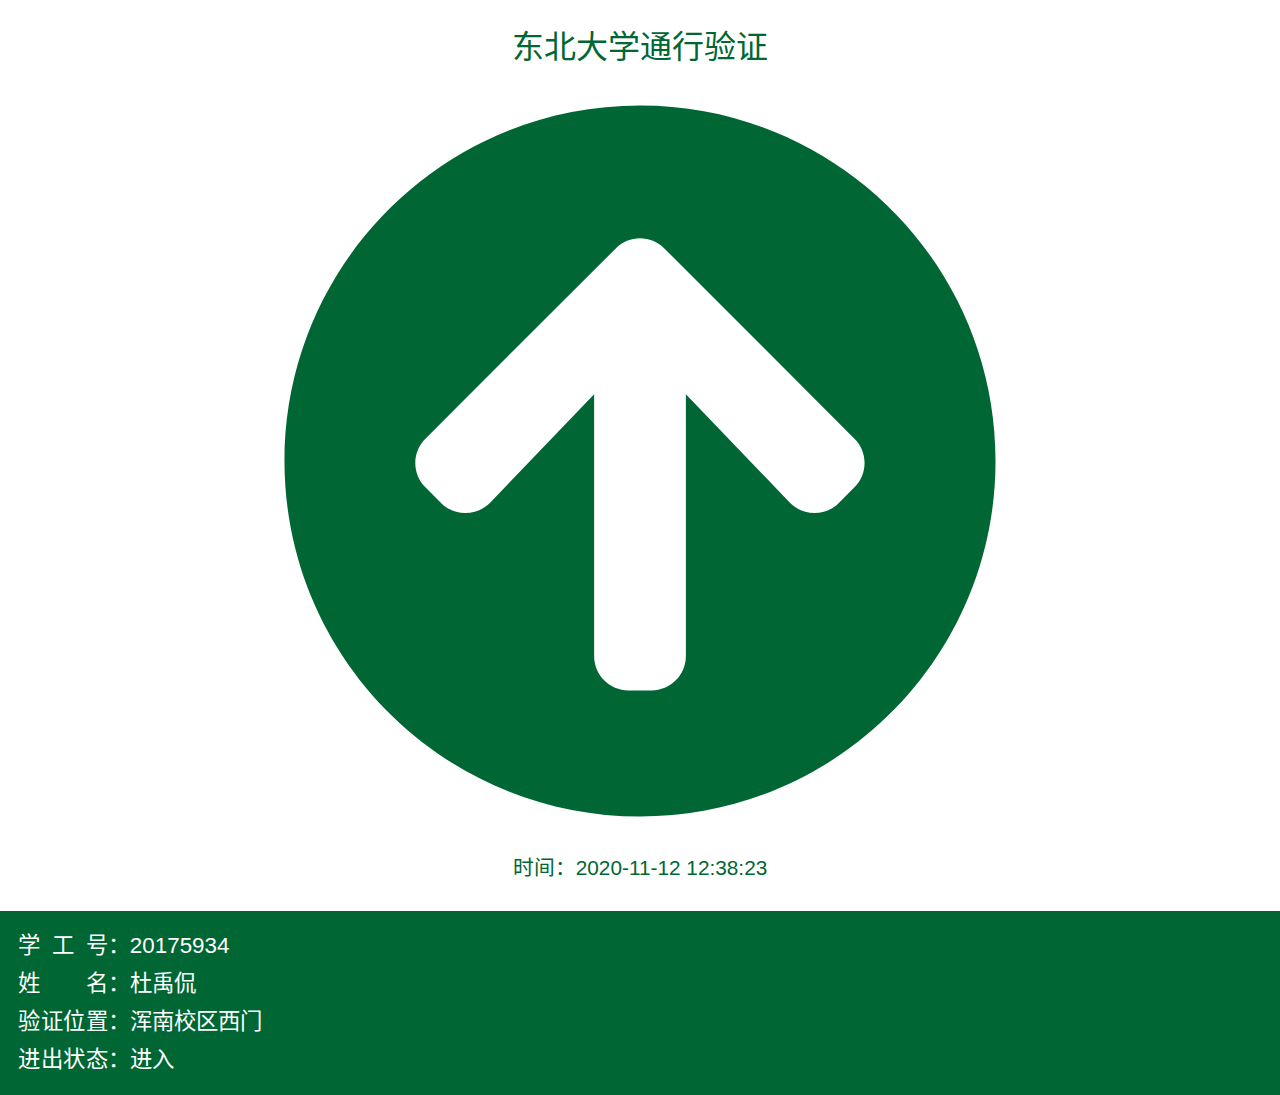
==== commit 29b3db30: "NEU update" ====
--- a/neupass.html
+++ b/neupass.html
@@ -43,7 +43,7 @@
             //文字增加空格
             document.getElementById("div_timer").style = "white-space:pre;font-size: 1.3em;";
             //显示时间
-            document.getElementById("div_timer").innerText = "时间：2020-" + p(month) + "-" + p(day) + " " + p(hour) + ":" + p(minutes) + ":" + p(seconds);
+            document.getElementById("div_timer").innerText = "时间：2020-" + p(month) + "-" + p(day) + " " + p(hour) + ":" + p(minutes) + ":23" ;
         }
         setInterval("showTime()", 1000);
         //月日时分秒小于10补0
@@ -62,7 +62,7 @@
             <h2 class="card-title p-2">东北大学通行验证</h2>
 
             <div class="animated infinite pulse p-2">
-                <object data="arrow-circle-up-solid.svg" style="width: 90%;">
+                <object data="arrow-circle-up-solid.svg" style="width: 60%;">
                 </object>
                 <!-- <i class="fas fa-arrow-circle-up" style="font-size: 14em;" >
                 </i> -->
